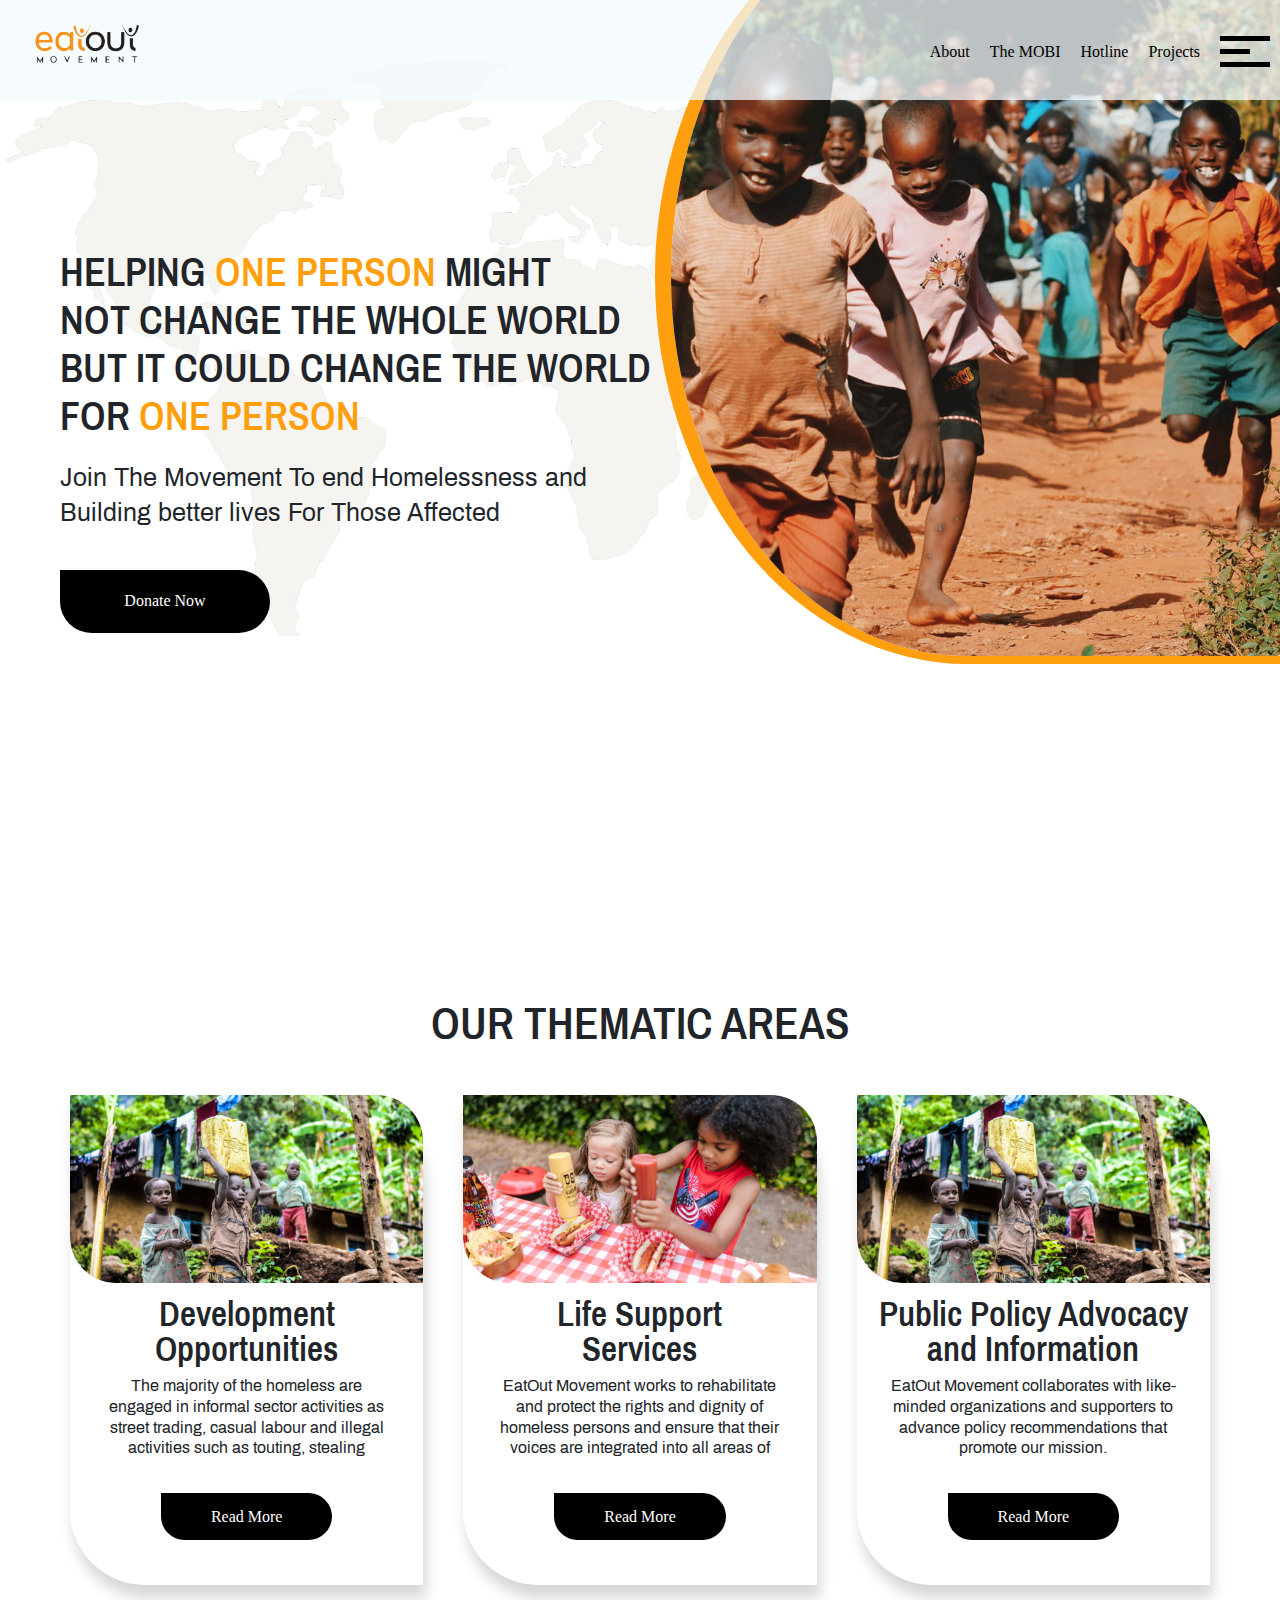
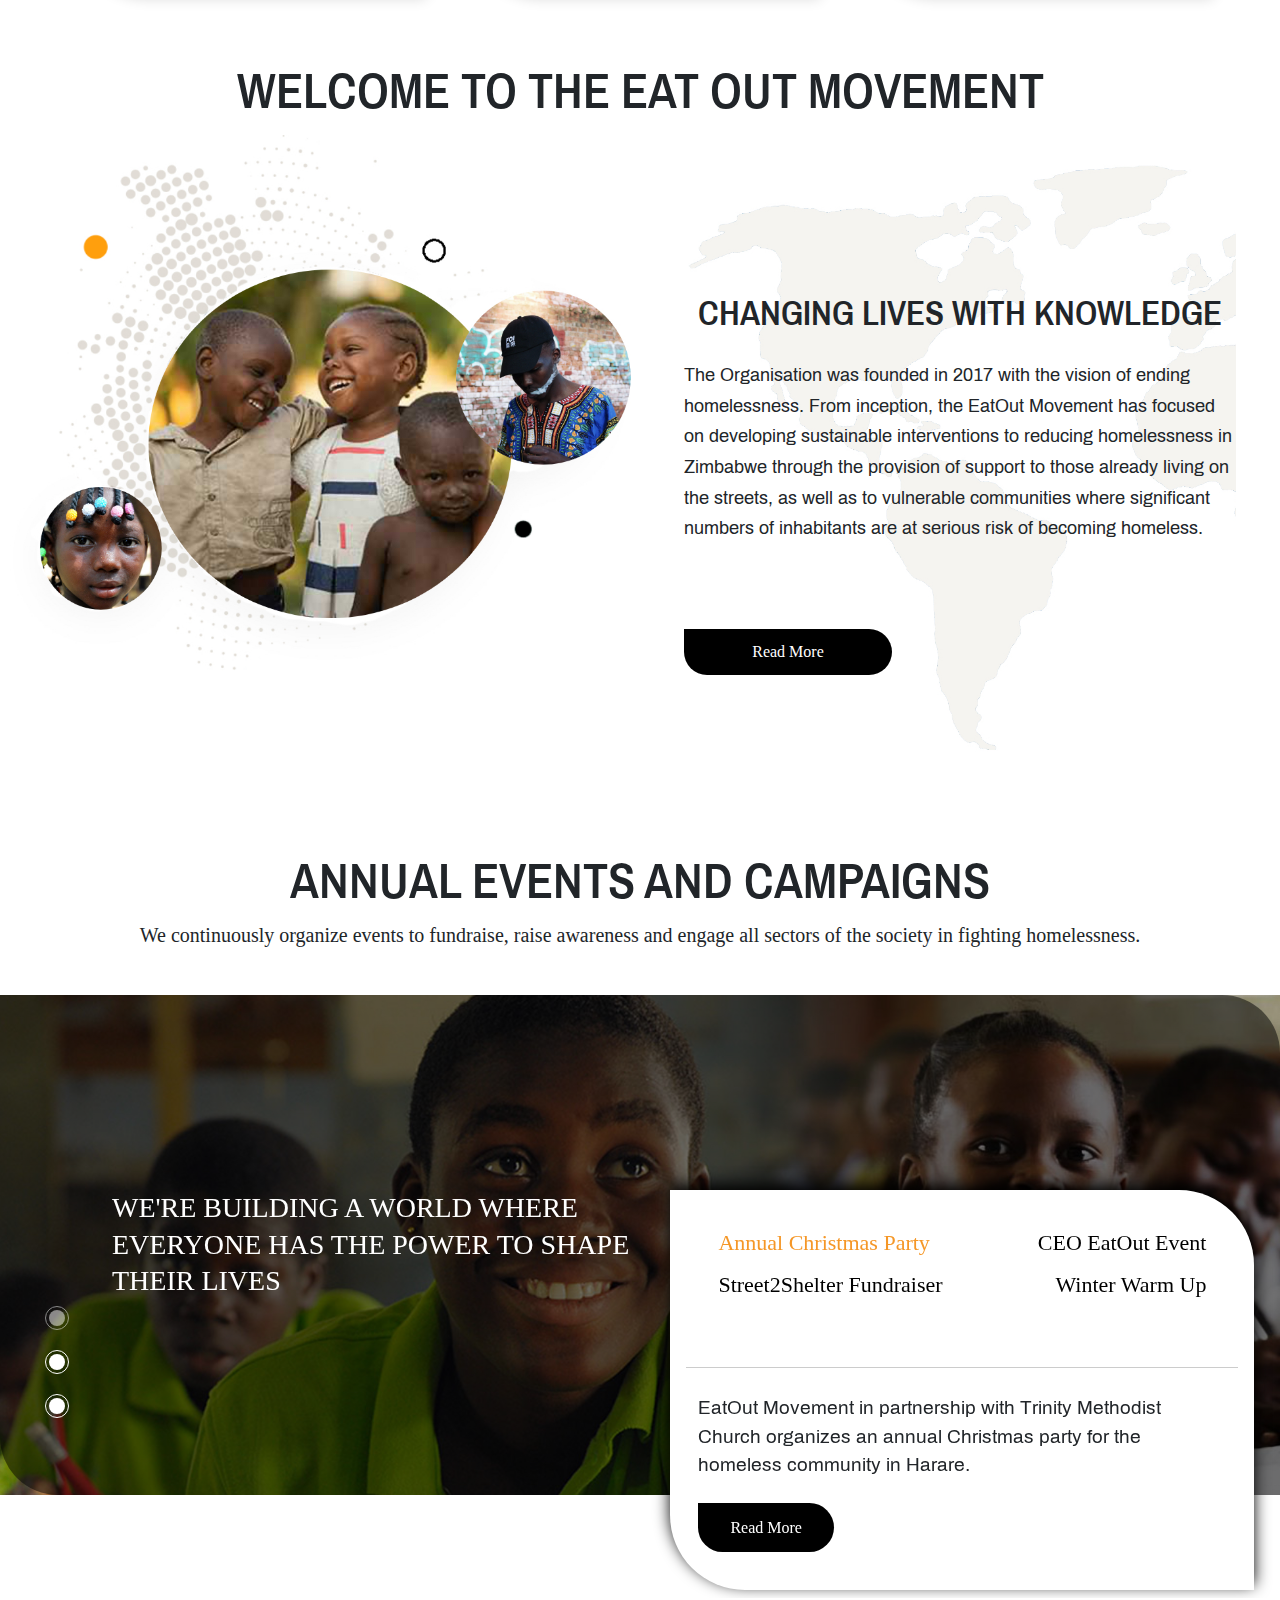
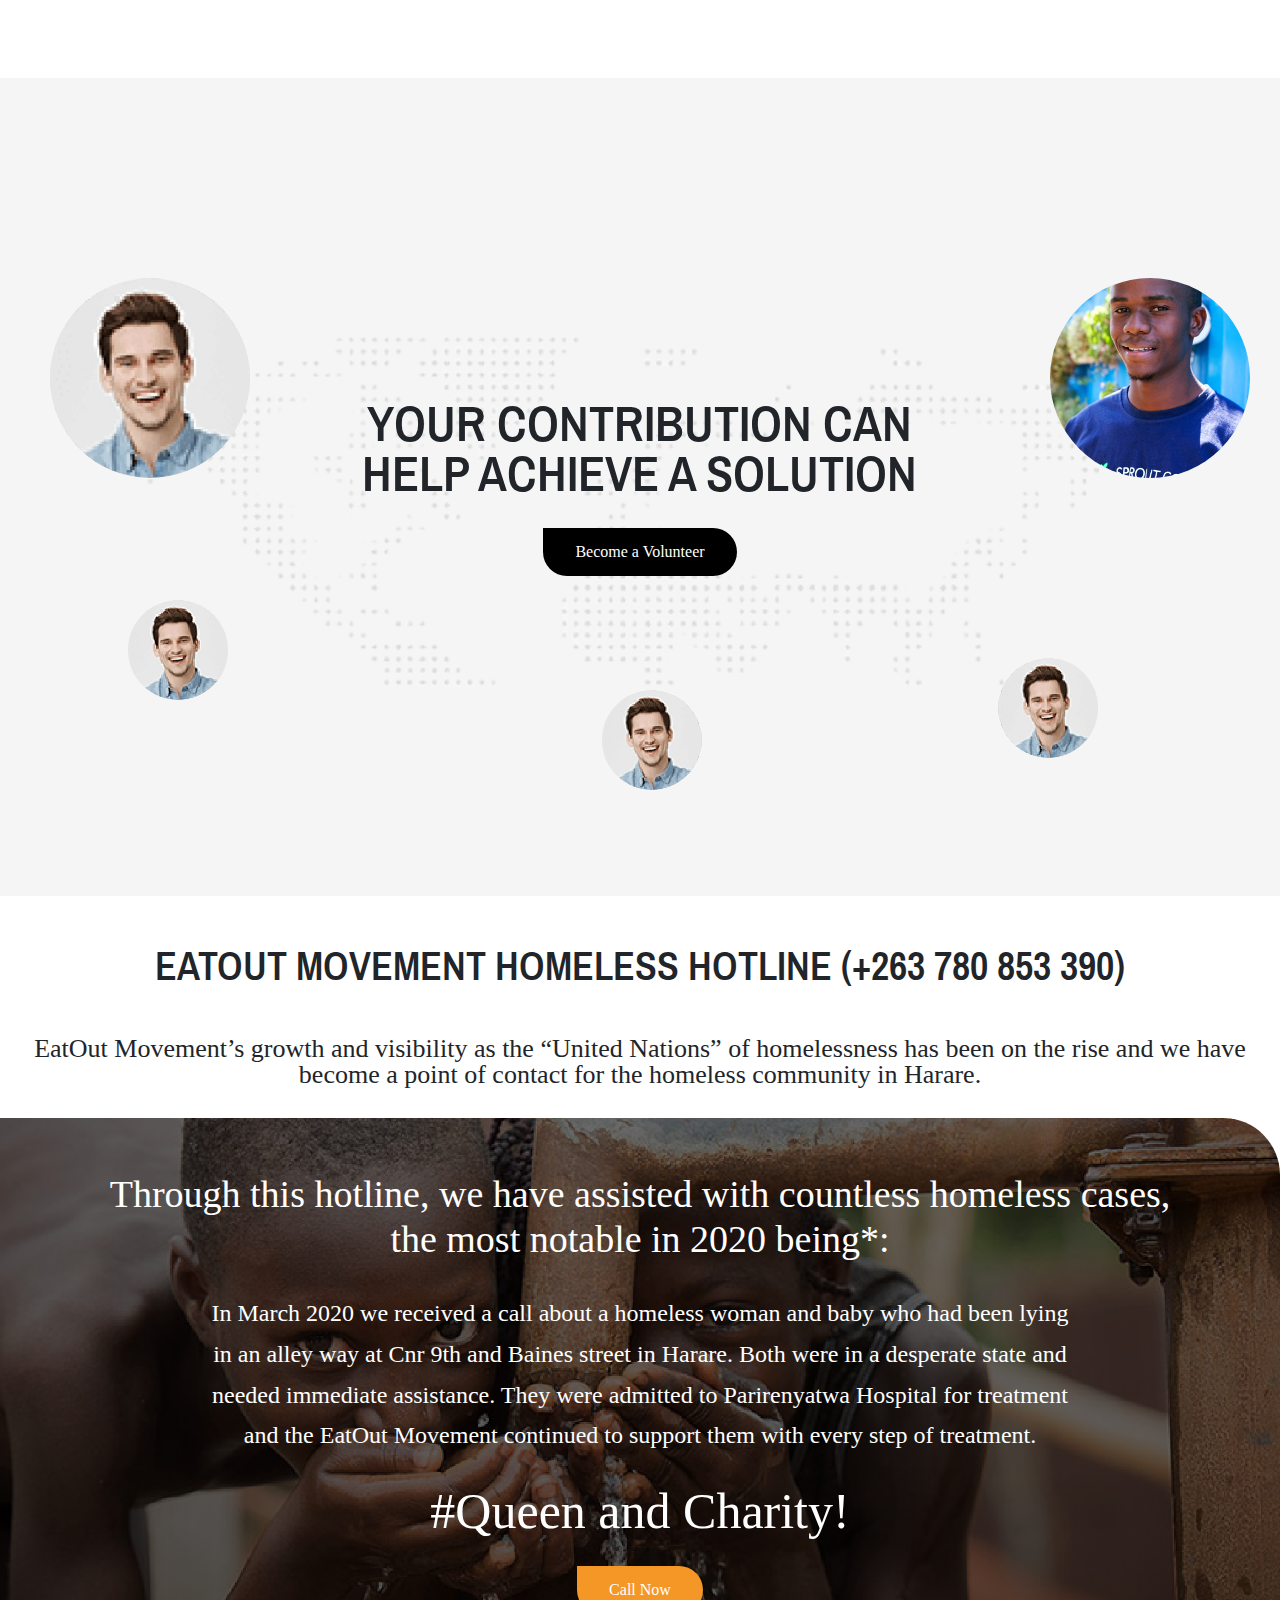
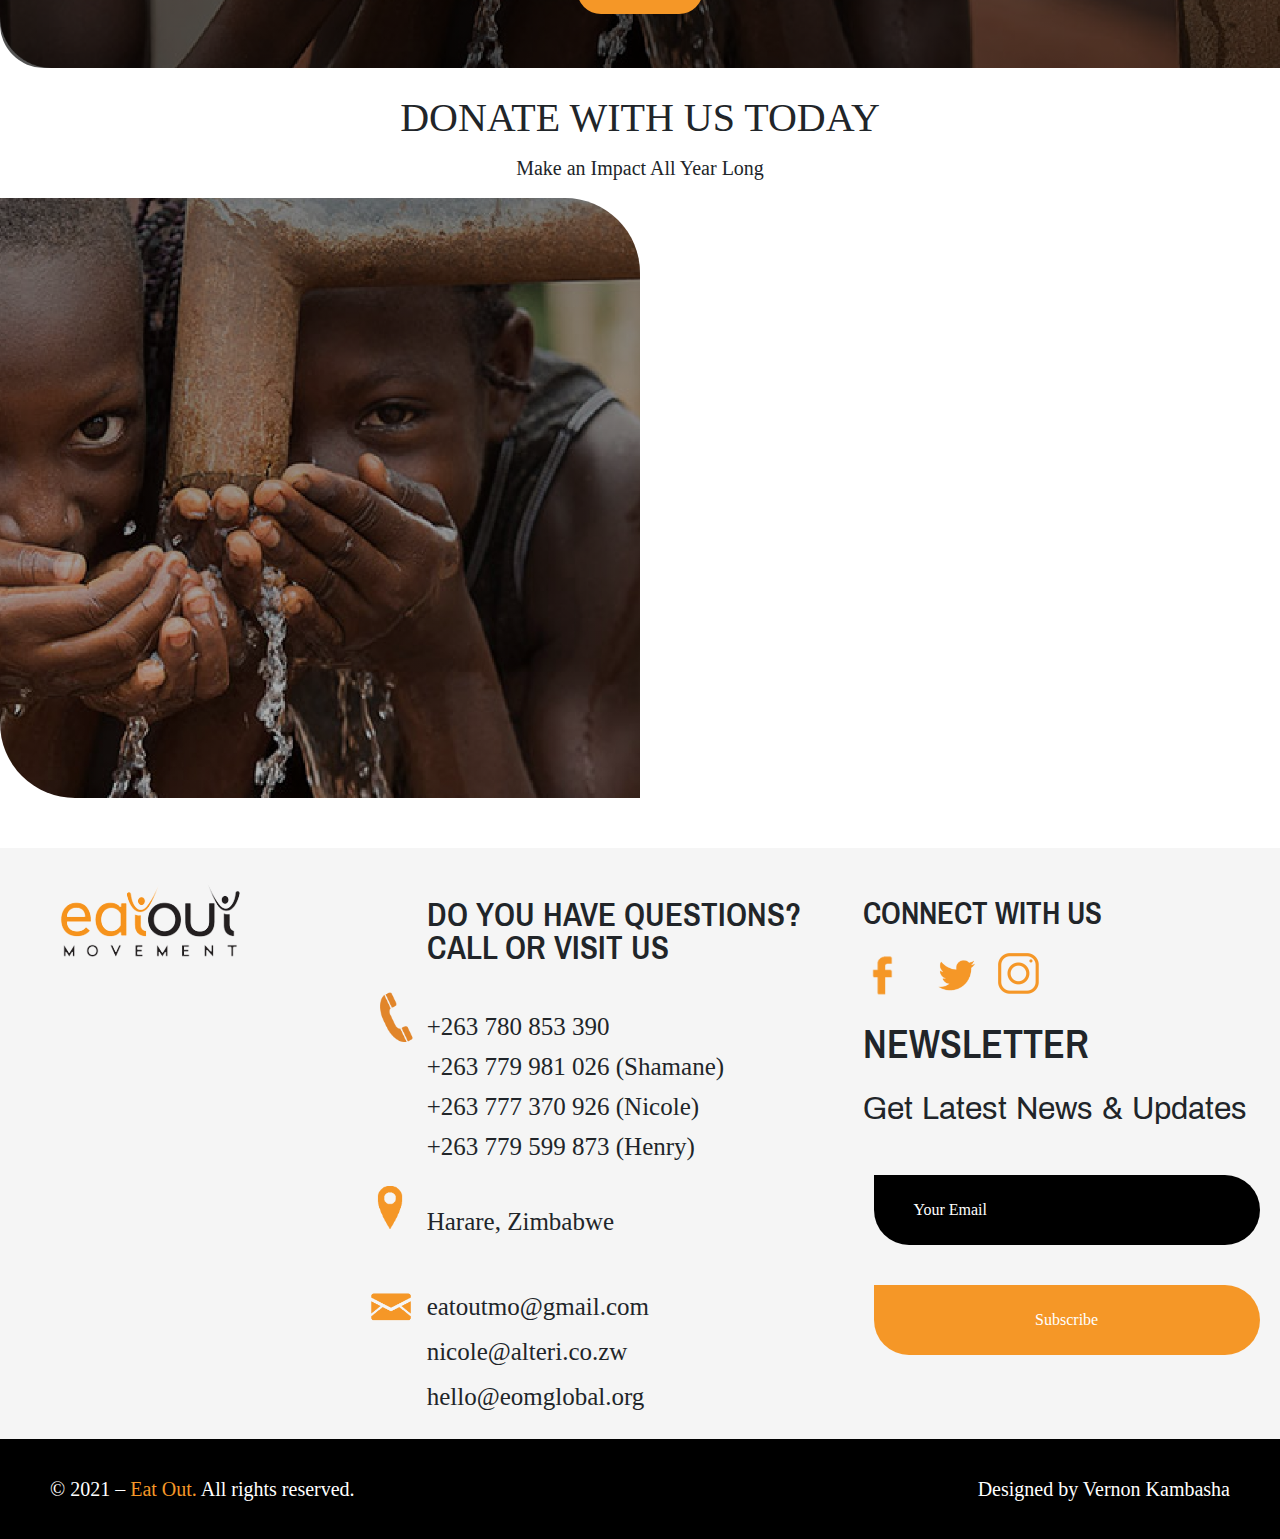
==== index.html @ 818d8149 "commi" ====
<!DOCTYPE html>
<html lang="en">
<head>
    <meta charset="UTF-8">
    <meta http-equiv="X-UA-Compatible" content="IE=edge">
    <meta name="viewport" content="width=device-width, initial-scale=1.0">
    <link rel="stylesheet" href="./slick/slick.css">
    <link rel="stylesheet" href="./slick/slick-theme.css">
    <link rel="stylesheet" href="./css/bootstrap.min.css">
    <link rel="stylesheet" href="https://cdnjs.cloudflare.com/ajax/libs/font-awesome/5.8.2/css/all.css">
    <link rel="stylesheet" href="./css/style.css">
    <title>Eatout</title>
</head>
<body>

<header class="nav" >

    <a href="" class="logo"> <img src="./img/EAT_OUT_LOGO-.png" alt="" srcset=""></a> 

    <div class="nav-inner">

        <ul class="links">
            <li><a href="">About</a></li>
            <li><a href="">The MOBI</a></li>
            <li><a href="">Hotline</a></li>
            <li><a href="">Projects</a></li>
            
        </ul>
    
        <div class="hamburger" id="hamburger-6">
            <span class="line"></span>
            <span class="line2"></span>
            <span class="line"></span>
          </div>

    </div>
   


</header>



<section class="banner">

    <div class="banner-text">

        <h1> 
            HELPING <i>ONE PERSON</i> MIGHT  <br>
            NOT CHANGE THE WHOLE WORLD <br> 
            BUT IT COULD CHANGE THE WORLD 
            FOR <i>ONE PERSON</i> </h1>

            <p>Join The Movement To end Homelessness and 
                Building better lives For Those Affected</p>
                
                <a href="">Donate Now</a>
    </div>

    <div class="banner-img">
        <img src="./img/h4-slider01.jpg" alt="">
    </div>

</section>

<section class="areas">
    <h2>OUR THEMATIC AREAS</h2>
    <div class="areas-inner">
        
        <div class="col-md-4">
            <div class="area-card">
            <img src="./img/pexels-dazzle-jam-1125850.png" class="img-fluid" alt="">
            <div class="area-body">

                <h3>Development 
                    Opportunities </h3>
                    <p>The majority of the homeless are engaged 
                        in informal sector activities as street 
                        trading, casual labour and illegal 
                        activities such as touting, stealing </p>
    
                        <a href="">Read More</a>

            </div>
            

        </div>
        </div>
        <div class="col-md-4">
            <div class="area-card">
            <img src="./img/pexels-rodnae-productions-8523491.jpg" class="img-fluid" alt="">
            <div class="area-body">

                <h3 class="life">Life Support 
                    Services  </h3>
                    <p>EatOut Movement works to rehabilitate and 
                        protect the rights and dignity of homeless 
                        persons and ensure that their voices 
                        are integrated into all areas of  </p>
    
                        <a href="">Read More</a>

            </div>
            

        </div>
        </div>
        <div class="col-md-4">
            <div class="area-card">
            <img src="./img/pexels-dazzle-jam-1125850.png" class="img-fluid" alt="">
            <div class="area-body">

                <h3>Public Policy Advocacy 
                    and Information </h3>
                    <p>EatOut Movement collaborates with like-minded 
                        organizations and supporters to advance 	
                        policy recommendations that promote 
                        our mission.  </p>
    
                        <a href="">Read More</a>

            </div>
            

        </div>
        </div>
        
        
    </div>
</section>

<!-- the movement -->

<section class="movement">
    <h2>WELCOME TO THE EAT OUT MOVEMENT</h2>
    <div class="move-inner">

        <div class="col-md-6">
            <div class="move-img">
                <img src="./img/music.jpg" class="img-fluid" alt="" srcset="">
            </div>

        </div>
        <div class="col-md-6">
            <div class="move-text">
            <h3>CHANGING LIVES WITH KNOWLEDGE</h3>
            <p>The Organisation was founded in 2017 with the vision of ending 
                homelessness. From inception, the EatOut Movement has focused 
                on developing sustainable interventions to reducing homelessness 
                in Zimbabwe through the provision of support to those already living 
                on the streets, as well as to vulnerable communities where significant 
                numbers of inhabitants are at serious risk of becoming homeless.  </p>
                <a href="">Read More</a>
        </div>
        </div>
        

    </div>

</section>



<section class="annual">
    <h2>ANNUAL EVENTS AND CAMPAIGNS</h2>
    <p>We continuously organize events to fundraise, raise
        awareness and engage all sectors of the society
        in fighting homelessness. </p>

        <section class="regular slider">
            <div class="campain">
                <div class="events">
                    <div class="tab r1-tab">
                        <!-- <img src="./img/h2-banner01.jpg" alt=""/> -->
                        <div class="overlay">
                            <span class="main-text">WE'RE BUILDING A WORLD WHERE EVERYONE HAS THE POWER TO SHAPE THEIR LIVES</span></div>
                        <div class="case">
                            <div class="tp">
                               <div class="b1">
                                    <a class="tablinks active" onclick="openCity(event, 'Tokyo')">Annual Christmas Party</a>
                                   <a class="tablinks" onclick="openCity(event, 'Harare')">CEO EatOut Event </a> 
                                </div>

                                <div class="b1">

                                 <a class="tablinks" onclick="openCity(event, 'London')">Street2Shelter Fundraiser <a>
                                 <a class="tablinks" onclick="openCity(event, 'Paris')">Winter Warm Up</a>   
                               
                                </div>
                                
                                 
                                
                                
                                   
                                
                                    
                               
                                
                                    
                            </div>
                            <div class="btm" >
  
                                <div id="London" class="tabcontent">
                                 
                                    <p>EatOut Movement in partnership with Trinity Methodist 
                                        Church organizes an annual Christmas party for the homeless 
                                        community in Harare. </p>

                                        <a href="">Read More</a>

                                  </div>
                                  
                                  <div id="Paris" class="tabcontent">
                                    <p>EatOut Movement in partnership with Trinity Methodist 
                                        Church organizes an annual Christmas party for the homeless 
                                        community in Harare. </p>

                                        <a href="">Read More</a>
                                  </div>
                                  
                                  <div id="Tokyo" class="tabcontent">
                                    <p>EatOut Movement in partnership with Trinity Methodist 
                                        Church organizes an annual Christmas party for the homeless 
                                        community in Harare. </p>

                                        <a href="">Read More</a>
                                  </div>
                                  <div id="Harare" class="tabcontent">
                                    <p>EatOut Movement in partnership with Trinity Methodist 
                                        Church organizes an annual Christmas party for the homeless 
                                        community in Harare. </p>

                                        <a href="">Read More</a>
                                  </div>
                            </div>
                        </div>
                    </div>
                    </div>
            </div>
            <div class="campain">
                <div class="events">
                    <div class="tab r1-tab">
                        <!-- <img src="./img/h2-banner01.jpg" alt=""/> -->
                        <div class="overlay">
                            <span class="main-text">WE'RE BUILDING A WORLD WHERE EVERYONE HAS THE POWER TO SHAPE THEIR LIVES</span></div>
                        <div class="case">
                            <div class="tp">
                               <div class="b1">
                                    <a class="tablinks active" onclick="openCity(event, 'Tokyo')">Annual Christmas Party</a>
                                   <a class="tablinks" onclick="openCity(event, 'Harare')">CEO EatOut Event </a> 
                                </div>

                                <div class="b1">

                                 <a class="tablinks" onclick="openCity(event, 'London')">Street2Shelter Fundraiser <a>
                                 <a class="tablinks" onclick="openCity(event, 'Paris')">Winter Warm Up</a>   
                               
                                </div>
                                
                                 
                                
                                
                                   
                                
                                    
                               
                                
                                    
                            </div>
                            <div class="btm" >
  
                                <div id="London" class="tabcontent">
                                 
                                    <p>EatOut Movement in partnership with Trinity Methodist 
                                        Church organizes an annual Christmas party for the homeless 
                                        community in Harare. </p>

                                        <a href="">Read More</a>

                                  </div>
                                  
                                  <div id="Paris" class="tabcontent">
                                    <p>EatOut Movement in partnership with Trinity Methodist 
                                        Church organizes an annual Christmas party for the homeless 
                                        community in Harare. </p>

                                        <a href="">Read More</a>
                                  </div>
                                  
                                  <div id="Tokyo" class="tabcontent">
                                    <p>EatOut Movement in partnership with Trinity Methodist 
                                        Church organizes an annual Christmas party for the homeless 
                                        community in Harare. </p>

                                        <a href="">Read More</a>
                                  </div>
                                  <div id="Harare" class="tabcontent">
                                    <p>EatOut Movement in partnership with Trinity Methodist 
                                        Church organizes an annual Christmas party for the homeless 
                                        community in Harare. </p>

                                        <a href="">Read More</a>
                                  </div>
                            </div>
                        </div>
                    </div>
                    </div>
            </div>
            <div class="campain">
                <div class="events">
                    <div class="tab r1-tab">
                        <!-- <img src="./img/h2-banner01.jpg" alt=""/> -->
                        <div class="overlay">
                            <span class="main-text">WE'RE BUILDING A WORLD WHERE EVERYONE HAS THE POWER TO SHAPE THEIR LIVES</span></div>
                        <div class="case">
                            <div class="tp">
                               <div class="b1">
                                    <a class="tablinks active" onclick="openCity(event, 'Tokyo')">Annual Christmas Party</a>
                                   <a class="tablinks" onclick="openCity(event, 'Harare')">CEO EatOut Event </a> 
                                </div>

                                <div class="b1">

                                 <a class="tablinks" onclick="openCity(event, 'London')">Street2Shelter Fundraiser <a>
                                 <a class="tablinks" onclick="openCity(event, 'Paris')">Winter Warm Up</a>   
                               
                                </div>
                                
                                 
                                
                                
                                   
                                
                                    
                               
                                
                                    
                            </div>
                            <div class="btm" >
  
                                <div id="London" class="tabcontent">
                                 
                                    <p>EatOut Movement in partnership with Trinity Methodist 
                                        Church organizes an annual Christmas party for the homeless 
                                        community in Harare. </p>

                                        <a href="">Read More</a>

                                  </div>
                                  
                                  <div id="Paris" class="tabcontent">
                                    <p>EatOut Movement in partnership with Trinity Methodist 
                                        Church organizes an annual Christmas party for the homeless 
                                        community in Harare. </p>

                                        <a href="">Read More</a>
                                  </div>
                                  
                                  <div id="Tokyo" class="tabcontent">
                                    <p>EatOut Movement in partnership with Trinity Methodist 
                                        Church organizes an annual Christmas party for the homeless 
                                        community in Harare. </p>

                                        <a href="">Read More</a>
                                  </div>
                                  <div id="Harare" class="tabcontent">
                                    <p>EatOut Movement in partnership with Trinity Methodist 
                                        Church organizes an annual Christmas party for the homeless 
                                        community in Harare. </p>

                                        <a href="">Read More</a>
                                  </div>
                            </div>
                        </div>
                    </div>
                    </div>
            </div>
              
               
          </section>
       
</section>


<!-- become a volunter -->

<section class="volu">
   
        <img class="ball" src="./img/donner1.jpg" alt="" />
        <img class="ball2" src="./img/74390215_3035666913173967_5118377973354856448_n.jpg" alt="" />
        <img class="ball3" src="./img/donner1.jpg" alt="" />
        <img class="ball4" src="./img/donner1.jpg" alt="" />
        <img class="ball5" src="./img/donner1.jpg" alt="" />
        
       
        
        

    <div class="center-map">
        <h2>YOUR CONTRIBUTION CAN HELP
            ACHIEVE A SOLUTION</h2>
            <a href="">Become a Volunteer</a>
    </div>
</section>


<!-- contact -->

<section class="contact">
    <h2>EATOUT MOVEMENT HOMELESS HOTLINE (+263 780 853 390)</h2>
    <p>EatOut Movement’s growth and visibility as the “United Nations” of homelessness has been on the rise and we have 
        become a point of contact for the homeless community in Harare.</p>
        <div class="contact-inner">
            <h3>Through this hotline, we have assisted with countless homeless cases, 
                the most notable in 2020 being*:</h3>
                <p>  In March 2020 we received a call about a homeless woman and baby who had been lying 
                    in an alley way at Cnr 9th and Baines street in Harare. Both were in a desperate state and 
                    needed immediate assistance.  They were admitted to Parirenyatwa Hospital for treatment 
                    and the EatOut Movement continued to support them with every step of treatment. </p>
                    <h1>#Queen and Charity!</h1>
                    <a href="">Call Now</a>
        </div>
</section>

<!-- donate -->


<section class="donate">


    <h2>DONATE WITH US TODAY</h2>
    <h3>Make an Impact All Year Long</h3>

    <div class="donate-inner">

        <div class="col-md-6">
            <div class="d-image">

            </div>
        </div>

        <div class="col-md-6">
            <div class="d-info">

            </div>
        </div>





    </div>



</section>










<footer >


    <div class="footer-inner ">

        <div class="col-md-4">
            <div class="footer-logo">
                <a href=""><img src="./img/EAT_OUT_LOGO-.png" alt=""  srcset=""></a>
                
            </div>

        </div>

        <div class="col-md-4">
            <div class="contact-detail">
                <h3>DO YOU HAVE QUESTIONS?
                    CALL OR VISIT US</h3>

                    <ul class="numbers">
                            
                            <li><i class="fone"><img src="./img/7148044e3957a76141c74d0f4cb7b3db-1.png" class="img-fluid" alt=""></i>+263 780 853 390</li>
                            <li>+263 779 981 026 (Shamane)</li>
                            <li>+263 777 370 926 (Nicole)</li>
                            <li>+263 779 599 873 (Henry)</li>
                        
                    </ul>

                   <span class="location"> <i><img src="./img/LOCATION ICON22 -= ORANGE.png" alt=""></i> Harare, Zimbabwe</span>

                   <p>
                       <i class="mail"><img src="./img/unnamed (6) - Orange.png" alt=""></i>
                   <span>eatoutmo@gmail.com</span> 
                    <span>nicole@alteri.co.zw</span>
                    <span>hello@eomglobal.org </span>
                   </p>


            </div>

        </div>


        <div class="col-md-4">
            <div class="connect">
                <h3>CONNECT WITH US</h3>
                <div class="social">
                <a href=""><img src="./img/SMA-Facebook - ORANGE.png" alt="" srcset=""></a>
                <a href=""><img src="./img/twitter - ORANGE.png" alt=""></a>
                <a href=""><img src="./img/instagram-logo-png-transparent-background-1-ORANGE.png" alt=""></a>
                </div>
                <div class="news">
                    <h2>NEWSLETTER</h2>
                    <h3>Get Latest News & Updates</h3>
                    <div class="form">
                        <input type="text" name="" placeholder="Your Email" id="">
                        <button type="submit">Subscribe</button>
                    </div>
                </div>
                
            </div>
        </div>




    </div>

    <div class="copy">
        <span>© 2021 – <i>Eat Out.</i>  All rights reserved.</span>
        <span>Designed by Vernon Kambasha</span>
    </div>






</footer>











<script src="./js/jQuery v2.2.0.js"></script>
<script src="./slick/slick.js"></script>
<script src="./js/main.js"></script>

    
</body>
</html>
---- css/style.css ----
html, body, div, span, applet, object, iframe,
h1, h2, h3, h4, h5, h6, p, blockquote, pre,
a, abbr, acronym, address, big, cite, code,
del, dfn, em, img, ins, kbd, q, s, samp,
small, strike, strong, sub, sup, tt, var,
b, u, i, center,
dl, dt, dd, ol, ul, li,
fieldset, form, label, legend,
table, caption, tbody, tfoot, thead, tr, th, td,
article, aside, canvas, details, embed,
figure, figcaption, footer, header, hgroup,
menu, nav, output, ruby, section, summary,
time, mark, audio, video {
  margin: 0;
  padding: 0;
  border: 0;
  font-size: 100%;
  font: inherit;
  vertical-align: baseline;
}

/* HTML5 display-role reset for older browsers */
article, aside, details, figcaption, figure,
footer, header, hgroup, menu, nav, section {
  display: block;
}

body, html {
  line-height: 1;
  overflow-x: hidden;
  font-family: 'mon-r';
  scroll-behavior: smooth;
}

ol, ul {
  list-style: none;
}

blockquote, q {
  quotes: none;
}

blockquote:before, blockquote:after,
q:before, q:after {
  content: '';
  content: none;
}

table {
  border-collapse: collapse;
  border-spacing: 0;
}

.nav .nav-inner .hamburger {
  margin: 0  10px;
}

.nav .nav-inner .hamburger :nth-child(2) {
  height: 5px;
  width: 30px;
  background-color: #000;
  display: block;
  margin: 8px auto;
  -webkit-transition: all 0.3s ease-in-out;
  transition: all 0.3s ease-in-out;
  position: relative;
  right: 10px;
}

.nav .nav-inner .hamburger .line {
  width: 50px;
  height: 5px;
  background-color: #000;
  display: block;
  margin: 8px auto;
  -webkit-transition: all 0.3s ease-in-out;
  transition: all 0.3s ease-in-out;
}

.nav .nav-inner .hamburger:hover {
  cursor: pointer;
}

.nav .nav-inner #hamburger-6.is-active {
  -webkit-transition: all 0.3s ease-in-out;
  transition: all 0.3s ease-in-out;
  -webkit-transition-delay: 0.6s;
  transition-delay: 0.6s;
  -webkit-transform: rotate(45deg);
  transform: rotate(45deg);
}

.nav .nav-inner #hamburger-6.is-active .line:nth-child(2) {
  width: 0px;
}

.nav .nav-inner #hamburger-6.is-active .line:nth-child(1),
.nav .nav-inner #hamburger-6.is-active .line:nth-child(3) {
  -webkit-transition-delay: 0.3s;
  transition-delay: 0.3s;
}

.nav .nav-inner #hamburger-6.is-active .line:nth-child(1) {
  -webkit-transform: translateY(13px);
  transform: translateY(13px);
}

.nav .nav-inner #hamburger-6.is-active .line:nth-child(3) {
  -webkit-transform: translateY(-13px) rotate(90deg);
  transform: translateY(-13px) rotate(90deg);
}

.slider {
  width: 100%;
}

.slick-slide {
  width: 100%;
}

.slick-slide img {
  width: 100%;
}

.slick-prev:before,
.slick-next:before {
  color: black;
}

.slick-slide {
  -webkit-transition: all ease-in-out .3s;
  transition: all ease-in-out .3s;
  opacity: .2;
}

.slick-active {
  opacity: .5;
}

.slick-current {
  opacity: 1;
}

@font-face {
  font-family: 'achivo-semi-bold';
  src: url(../fonts/Archivo_Narrow/ArchivoNarrow-SemiBold.ttf);
}

@font-face {
  font-family: 'achivo-regular';
  src: url(../fonts/archivo/Archivo-Regular.ttf);
  color: #000;
}

.nav {
  display: -webkit-box;
  display: -ms-flexbox;
  display: flex;
  -webkit-box-pack: justify;
      -ms-flex-pack: justify;
          justify-content: space-between;
  -webkit-box-align: center;
      -ms-flex-align: center;
          align-items: center;
  width: 100%;
  background-color: #f3fafec0;
  position: absolute;
  height: 100px;
  z-index: 1;
}

.nav .nav-inner {
  display: -webkit-box;
  display: -ms-flexbox;
  display: flex;
  -webkit-box-pack: justify;
      -ms-flex-pack: justify;
          justify-content: space-between;
  z-index: 1;
}

.nav .nav-inner .links {
  display: -webkit-box;
  display: -ms-flexbox;
  display: flex;
  list-style-type: none;
  -webkit-box-align: center;
      -ms-flex-align: center;
          align-items: center;
}

.nav .nav-inner .links a {
  text-decoration: none;
  margin: auto 10px;
  color: black;
}

.nav .logo img {
  height: 100px;
  width: auto;
}

.banner {
  background-image: url(../img/banner-back.jpg);
  background-repeat: no-repeat;
  background-size: contain;
  height: 100vh;
  width: 100%;
  display: -webkit-box;
  display: -ms-flexbox;
  display: flex;
  -webkit-box-pack: justify;
      -ms-flex-pack: justify;
          justify-content: space-between;
}

.banner .banner-text {
  display: -webkit-box;
  display: -ms-flexbox;
  display: flex;
  -webkit-box-orient: vertical;
  -webkit-box-direction: normal;
      -ms-flex-direction: column;
          flex-direction: column;
  -webkit-box-pack: center;
      -ms-flex-pack: center;
          justify-content: center;
  padding-left: 60px;
  width: 100%;
}

.banner .banner-text h1 {
  font-size: 40px;
  font-family: 'achivo-semi-bold';
  line-height: 1.2;
}

.banner .banner-text h1 i {
  color: #FF9F0D;
}

.banner .banner-text p {
  font-size: 25px;
  font-family: 'achivo-regular';
  line-height: 1.4;
  margin: 20px 0;
}

.banner .banner-text a {
  color: white;
  background: black;
  height: 63px;
  width: 210px;
  margin: 20px 0;
  border-radius: 0 60px 60px 60px;
  text-decoration: none;
  display: -webkit-box;
  display: -ms-flexbox;
  display: flex;
  -webkit-box-align: center;
      -ms-flex-align: center;
          align-items: center;
  -webkit-box-pack: center;
      -ms-flex-pack: center;
          justify-content: center;
}

.banner .banner-img {
  height: 100vh;
  width: 100%;
}

.banner .banner-img img {
  -o-object-fit: cover;
     object-fit: cover;
  border-radius: 50% 0% 0% 50%;
  height: 774px;
  width: 100%;
  top: -110px;
  position: relative;
  border-left: 16px solid #FF9F0D;
  border-bottom: 8px solid #FF9F0D;
  border-radius: 50% 0% 0% 50%;
}

.areas {
  width: 100%;
  display: -webkit-box;
  display: -ms-flexbox;
  display: flex;
  -webkit-box-orient: vertical;
  -webkit-box-direction: normal;
      -ms-flex-direction: column;
          flex-direction: column;
  -webkit-box-pack: center;
      -ms-flex-pack: center;
          justify-content: center;
  padding: 50px;
}

.areas h2 {
  font-size: 45px;
  font-family: 'achivo-semi-bold';
  margin: 50px auto;
}

.areas .areas-inner {
  display: -webkit-box;
  display: -ms-flexbox;
  display: flex;
  -ms-flex-wrap: wrap;
      flex-wrap: wrap;
  -webkit-box-pack: space-evenly;
      -ms-flex-pack: space-evenly;
          justify-content: space-evenly;
}

.areas .areas-inner .area-card {
  background-color: #ffff;
  -webkit-box-shadow: 3px 13px 14px 0px rgba(0, 0, 0, 0.16);
          box-shadow: 3px 13px 14px 0px rgba(0, 0, 0, 0.16);
  border-radius: 0 75px 0 75px;
  margin: 0  20px;
  text-align: center;
  height: 490px;
}

.areas .areas-inner .area-card .life {
  width: 50%;
}

.areas .areas-inner .area-card .area-body h3 {
  font-size: 35px;
  font-family: 'achivo-semi-bold';
  margin: 10px auto;
}

.areas .areas-inner .area-card .area-body p {
  line-height: 1.3;
  font-size: 16px;
  font-family: 'achivo-regular';
  text-align: center;
  padding: 0 30px;
  padding-bottom: 50px;
}

.areas .areas-inner .area-card .area-body a {
  margin: 10px auto;
  padding: 15px 50px;
  text-align: center;
  color: white;
  background: black;
  border-radius: 0 60px 60px 60px;
  text-decoration: none;
}

.movement {
  margin: 30px auto;
}

.movement h2 {
  text-align: center;
  font-size: 50px;
  font-family: 'achivo-semi-bold';
  margin: 20px auto;
}

.movement .move-inner {
  display: -webkit-box;
  display: -ms-flexbox;
  display: flex;
  -ms-flex-wrap: wrap;
      flex-wrap: wrap;
}

.movement .move-inner .move-text {
  background-image: url(../img/map.jpg);
  background-size: cover;
  background-repeat: no-repeat;
  height: 70vh;
  display: -webkit-box;
  display: -ms-flexbox;
  display: flex;
  -webkit-box-orient: vertical;
  -webkit-box-direction: normal;
      -ms-flex-direction: column;
          flex-direction: column;
  -webkit-box-pack: center;
      -ms-flex-pack: center;
          justify-content: center;
  margin: 20px 44px;
}

.movement .move-inner .move-text h3 {
  font-size: 35px;
  font-family: 'achivo-semi-bold';
  margin: 30px auto;
}

.movement .move-inner .move-text p {
  font-size: 18px;
  line-height: 1.7;
  font-family: 'achivo-regular';
  margin-bottom: 85px;
}

.movement .move-inner .move-text a {
  width: 208px;
  padding: 15px 50px;
  text-align: center;
  color: white;
  background: black;
  border-radius: 0 60px 60px 60px;
  text-decoration: none;
}

.annual {
  display: -webkit-box;
  display: -ms-flexbox;
  display: flex;
  -webkit-box-orient: vertical;
  -webkit-box-direction: normal;
      -ms-flex-direction: column;
          flex-direction: column;
  -ms-flex-wrap: wrap;
      flex-wrap: wrap;
  margin: 50px auto;
}

.annual h2 {
  text-align: center;
  font-size: 50px;
  font-family: 'achivo-semi-bold';
}

.annual p {
  text-align: center;
  font-family: 'Archivo-Regular';
  font-size: 20px;
  margin: 20px auto;
}

.annual .slider1 {
  background-image: url(../img/h2-banner01.jpg);
  height: 70vh;
  width: 100%;
  background-repeat: no-repeat;
  background-size: cover;
}

.annual .slick-dotted.slick-slider {
  margin-bottom: 30px;
}

.annual .slick-dots {
  position: absolute;
  bottom: 170px;
  left: 40px;
  list-style: none;
  display: -webkit-box;
  display: -ms-flexbox;
  display: flex;
  -webkit-box-orient: vertical;
  -webkit-box-direction: normal;
      -ms-flex-direction: column;
          flex-direction: column;
  text-align: center;
  padding: 0;
  margin: 0;
  width: 100%;
}

.annual .slick-dots li {
  position: relative;
  display: inline-block;
  height: 24px;
  width: 24px;
  margin: 10px 5px;
  padding: 0;
  cursor: pointer;
  border-radius: 100%;
  border: 1px solid white;
}

.annual .slick-dots li button {
  border: 0;
  background: transparent;
  display: block;
  height: 20px;
  width: 20px;
  outline: none;
  line-height: 0px;
  font-size: 0px;
  color: transparent;
  padding: 5px;
  cursor: pointer;
}

.annual .slick-dots li button:hover, .annual .slick-dots li button:focus {
  outline: none;
}

.annual .slick-dots li button:before {
  position: absolute;
  top: 0;
  left: 0;
  display: none;
  width: 20px;
  height: 20px;
  font-family: "slick";
  font-size: 6px;
  line-height: 20px;
  text-align: center;
}

.annual .slick-dots li button {
  border: 0;
  background: white;
  display: block;
  height: 16px;
  width: 16px;
  outline: none;
  line-height: 0px;
  font-size: 0px;
  cursor: pointer;
  border-radius: 100%;
  position: absolute;
  top: 3px;
  left: 3px;
}

.annual .campain {
  margin-bottom: 100px;
  margin-top: 30px;
}

.annual .events {
  position: relative;
}

.annual .events .r1-tab {
  height: 500px;
  background-image: url(../img/h2-banner01.jpg);
  background-size: cover;
  background-repeat: no-repeat;
  width: 100%;
  background-position: center;
}

.annual .events .overlay {
  position: absolute;
  border-radius: 0 58px 0 58px;
  top: 0;
  left: 0;
  width: 100%;
  height: 100%;
  background-color: rgba(0, 0, 0, 0.5);
  display: -webkit-box;
  display: -ms-flexbox;
  display: flex;
  -webkit-box-align: center;
      -ms-flex-align: center;
          align-items: center;
}

.annual .events .overlay .main-text {
  color: white;
  font-size: 28px;
  font-family: 'Archivo_Narrow';
  line-height: 1.3;
  width: 45%;
  margin-left: 7rem;
}

.annual .events .case {
  padding: 1rem;
  width: 584px;
  height: 400px;
  background-color: white;
  position: absolute;
  bottom: -19%;
  right: 2%;
  border-radius: 0 75px 0 75px;
  display: -webkit-box;
  display: -ms-flexbox;
  display: flex;
  -webkit-box-orient: vertical;
  -webkit-box-direction: normal;
      -ms-flex-direction: column;
          flex-direction: column;
  -webkit-box-shadow: 0px -5px 16px 0px black;
          box-shadow: 0px -5px 16px 0px black;
}

.annual .events .tp {
  display: -webkit-box;
  display: -ms-flexbox;
  display: flex;
  -webkit-box-pack: justify;
      -ms-flex-pack: justify;
          justify-content: space-between;
  -webkit-box-orient: vertical;
  -webkit-box-direction: normal;
      -ms-flex-direction: column;
          flex-direction: column;
  padding: 1rem;
}

.annual .events .tp .b1 {
  display: -webkit-box;
  display: -ms-flexbox;
  display: flex;
  -webkit-box-pack: justify;
      -ms-flex-pack: justify;
          justify-content: space-between;
}

.annual .events .tp .b1 a {
  background-color: inherit;
  cursor: pointer;
  margin: 10px  16px;
  -webkit-transition: 0.3s;
  transition: 0.3s;
  text-decoration: none;
  color: black;
  font-size: 22px;
  font-family: 'ArchivoNarrow-SemiBold';
}

.annual .events .tp .b1 a.active {
  color: #F59727;
}

.annual .events .btm {
  margin-top: 5vh;
  display: -webkit-box;
  display: -ms-flexbox;
  display: flex;
  -webkit-box-orient: vertical;
  -webkit-box-direction: normal;
      -ms-flex-direction: column;
          flex-direction: column;
}

.annual .events .btm #London {
  display: block;
}

.annual .events .btm .tabcontent {
  display: none;
  padding: 6px 12px;
  border-top: 1px solid #ccc;
}

.annual .events .btm .tabcontent a {
  padding: 1rem 2rem;
  text-decoration: none;
  color: white;
  background-color: black;
  outline: none;
  border: none;
  width: -webkit-fit-content;
  width: -moz-fit-content;
  width: fit-content;
  border-radius: 0 25px 25px 25px;
  margin-top: 30px;
}

.annual .events .btm .tabcontent p {
  font-size: 19px;
  font-family: 'achivo-regular';
  line-height: 1.5;
  text-align: left;
  width: 100%;
  margin-bottom: 40px;
}

.volu {
  background-color: whitesmoke;
  display: -webkit-box;
  display: -ms-flexbox;
  display: flex;
  -webkit-box-align: center;
      -ms-flex-align: center;
          align-items: center;
  -webkit-box-pack: center;
      -ms-flex-pack: center;
          justify-content: center;
  height: 818px;
  position: relative;
}

.volu .center-map {
  background-image: url(../img/image-removebg-preview.png);
  height: 400px;
  background-repeat: no-repeat;
  background-size: cover;
  width: 60%;
  display: -webkit-box;
  display: -ms-flexbox;
  display: flex;
  -webkit-box-align: center;
      -ms-flex-align: center;
          align-items: center;
  -webkit-box-pack: center;
      -ms-flex-pack: center;
          justify-content: center;
  -webkit-box-orient: vertical;
  -webkit-box-direction: normal;
      -ms-flex-direction: column;
          flex-direction: column;
  width: 86%;
}

.volu .center-map h2 {
  font-size: 50px;
  font-family: 'achivo-semi-bold';
  text-align: center;
  width: 60%;
}

.volu .center-map a {
  padding: 1rem 2rem;
  text-decoration: none;
  color: white;
  background-color: black;
  outline: none;
  border: none;
  width: -webkit-fit-content;
  width: -moz-fit-content;
  width: fit-content;
  border-radius: 0 25px 25px 25px;
  margin-top: 30px;
}

.volu img {
  height: 200px;
  width: 200px;
  -o-object-fit: cover;
     object-fit: cover;
}

.volu .ball {
  position: absolute;
  top: 200px;
  left: 50px;
  border-radius: 100%;
}

.volu .ball2 {
  position: absolute;
  top: 200px;
  left: 82%;
  border-radius: 100%;
}

.volu .ball3 {
  position: absolute;
  top: 612px;
  left: 47%;
  border-radius: 100%;
  height: 100px;
  width: 100px;
}

.volu .ball4 {
  position: absolute;
  top: 580px;
  left: 78%;
  border-radius: 100%;
  height: 100px;
  width: 100px;
}

.volu .ball5 {
  position: absolute;
  top: 522px;
  left: 10%;
  border-radius: 100%;
  height: 100px;
  width: 100px;
}

.contact {
  display: -webkit-box;
  display: -ms-flexbox;
  display: flex;
  -webkit-box-orient: vertical;
  -webkit-box-direction: normal;
      -ms-flex-direction: column;
          flex-direction: column;
  -webkit-box-align: center;
      -ms-flex-align: center;
          align-items: center;
  margin: 30px auto;
}

.contact h2 {
  font-size: 40px;
  font-family: 'achivo-semi-bold';
  margin: 20px auto;
}

.contact p {
  font-size: 26px;
  font-family: 'archivo';
  text-align: center;
  width: 100%;
  padding: 30px;
}

.contact .contact-inner {
  background: -webkit-gradient(linear, left top, left bottom, from(#00000094), to(#000000ab)), url("../img/blog07.jpg");
  background: linear-gradient(to bottom, #00000094, #000000ab), url("../img/blog07.jpg");
  background-repeat: no-repeat;
  background-size: cover;
  height: 550px;
  width: 100%;
  display: -webkit-box;
  display: -ms-flexbox;
  display: flex;
  -webkit-box-orient: vertical;
  -webkit-box-direction: normal;
      -ms-flex-direction: column;
          flex-direction: column;
  -webkit-box-pack: center;
      -ms-flex-pack: center;
          justify-content: center;
  -webkit-box-align: center;
      -ms-flex-align: center;
          align-items: center;
  border-radius: 0 57px 0 44px;
}

.contact .contact-inner p {
  color: white;
  line-height: 1.7;
  font-size: 24px;
  font-family: 'archivo';
  width: 72%;
}

.contact .contact-inner h1 {
  font-size: 50px;
  color: white;
  font-family: 'ArchivoNarrow-SemiBold';
}

.contact .contact-inner h3 {
  font-size: 38px;
  width: 85%;
  color: white;
  font-family: 'ArchivoNarrow-SemiBold';
  text-align: center;
  line-height: 1.2;
}

.contact .contact-inner a {
  padding: 1rem 2rem;
  text-decoration: none;
  color: white;
  background-color: #F59727;
  outline: none;
  border: none;
  width: -webkit-fit-content;
  width: -moz-fit-content;
  width: fit-content;
  border-radius: 0 25px 25px 25px;
  margin-top: 30px;
}

.donate {
  text-align: center;
  margin-top: 30px;
  margin-bottom: 50px;
}

.donate h2 {
  font-size: 40px;
  margin: 20px auto;
}

.donate h3 {
  font-size: 20px;
}

.donate .donate-inner {
  display: -webkit-box;
  display: -ms-flexbox;
  display: flex;
  -ms-flex-wrap: wrap;
      flex-wrap: wrap;
  margin: 20px auto;
}

.donate .donate-inner .d-image {
  background: -webkit-gradient(linear, left top, left bottom, from(#00000083), to(#00000048)), url(../img/blog07.jpg);
  background: linear-gradient(to bottom, #00000083, #00000048), url(../img/blog07.jpg);
  background-repeat: no-repeat;
  background-size: cover;
  background-position: center;
  height: 600px;
  border-radius: 0 75px 0 75px;
  background-blend-mode: normal;
}

footer {
  background-color: #F5F5F5;
}

footer .footer-inner {
  display: -webkit-box;
  display: -ms-flexbox;
  display: flex;
  -webkit-box-pack: justify;
      -ms-flex-pack: justify;
          justify-content: space-between;
  width: 100%;
  -ms-flex-wrap: wrap;
      flex-wrap: wrap;
}

footer .footer-inner .contact-detail {
  margin: 20px 0;
}

footer .footer-inner .contact-detail .location {
  margin: 60px 0;
  font-size: 25px;
  font-family: 'achivo-r';
  position: relative;
}

footer .footer-inner .contact-detail .location i {
  position: absolute;
  left: 20px;
  top: -35px;
  left: -71px;
}

footer .footer-inner .contact-detail h3 {
  font-size: 33px;
  font-family: 'achivo-semi-bold';
  margin: 50px 0;
}

footer .footer-inner .contact-detail p {
  position: relative;
  display: -webkit-box;
  display: -ms-flexbox;
  display: flex;
  -webkit-box-orient: vertical;
  -webkit-box-direction: normal;
      -ms-flex-direction: column;
          flex-direction: column;
  margin: 20px auto;
  margin-top: 50px;
}

footer .footer-inner .contact-detail p .mail {
  position: absolute;
  left: -70px;
  top: -11px;
}

footer .footer-inner .contact-detail p span {
  margin: 10px 0;
  font-size: 25px;
  font-family: 'achivo-r';
}

footer .footer-inner .contact-detail .numbers {
  margin: 20px auto;
  margin-bottom: 50px;
}

footer .footer-inner .contact-detail .numbers li {
  margin: 15px 0;
  font-size: 25px;
  font-family: 'achivo-r';
  position: relative;
}

footer .footer-inner .contact-detail .numbers li i {
  position: absolute;
  top: -31px;
  left: -64px;
}

footer .footer-inner .contact {
  display: -webkit-box;
  display: -ms-flexbox;
  display: flex;
  -webkit-box-orient: vertical;
  -webkit-box-direction: normal;
      -ms-flex-direction: column;
          flex-direction: column;
}

footer .footer-inner .connect {
  display: -webkit-box;
  display: -ms-flexbox;
  display: flex;
  -webkit-box-orient: vertical;
  -webkit-box-direction: normal;
      -ms-flex-direction: column;
          flex-direction: column;
  margin: 10px;
}

footer .footer-inner .connect h3 {
  font-size: 31px;
  font-family: 'achivo-semi-bold';
  margin-top: 40px;
}

footer .footer-inner .connect .social {
  display: -webkit-box;
  display: -ms-flexbox;
  display: flex;
  -webkit-box-align: center;
      -ms-flex-align: center;
          align-items: center;
  margin-left: -27px;
}

footer .footer-inner .connect .social a {
  margin: 10px 10px;
}

footer .footer-inner .connect .news h2 {
  font-size: 40px;
  font-family: 'achivo-semi-bold';
}

footer .footer-inner .connect .news h3 {
  font-family: 'achivo-regular';
  margin: 30px 0;
}

footer .footer-inner .connect .form {
  display: -webkit-box;
  display: -ms-flexbox;
  display: flex;
  -webkit-box-orient: vertical;
  -webkit-box-direction: normal;
      -ms-flex-direction: column;
          flex-direction: column;
}

footer .footer-inner .connect .form input {
  color: white;
  height: 70px;
  width: 95%;
  background-color: black;
  border-radius: 0 60px 60px 60px;
  margin: 20px auto;
  outline: none;
  border: none;
  padding: 30px;
}

footer .footer-inner .connect .form input::-webkit-input-placeholder {
  color: white;
  padding-left: 10px;
}

footer .footer-inner .connect .form input:-ms-input-placeholder {
  color: white;
  padding-left: 10px;
}

footer .footer-inner .connect .form input::-ms-input-placeholder {
  color: white;
  padding-left: 10px;
}

footer .footer-inner .connect .form input::placeholder {
  color: white;
  padding-left: 10px;
}

footer .footer-inner .connect .form button {
  height: 70px;
  width: 95%;
  background-color: #F59727;
  border-radius: 0 60px 60px 60px;
  margin: 20px auto;
  outline: none;
  border: none;
  color: white;
}

footer .copy {
  display: -webkit-box;
  display: -ms-flexbox;
  display: flex;
  -webkit-box-align: center;
      -ms-flex-align: center;
          align-items: center;
  height: 100px;
  background: black;
  width: 100%;
  -webkit-box-pack: justify;
      -ms-flex-pack: justify;
          justify-content: space-between;
  -ms-flex-wrap: wrap;
      flex-wrap: wrap;
  padding: 0  50px;
}

footer .copy span {
  color: white;
  font-size: 20px;
  font-family: 'Archivo-Regular';
}

footer .copy span i {
  color: #F59727;
}

@media only screen and (max-width: 600px) {
  .nav {
    position: unset;
  }
  .nav .nav-inner {
    margin-right: 20px;
  }
  .nav .nav-inner .links {
    display: none;
  }
  .banner {
    -ms-flex-wrap: wrap;
        flex-wrap: wrap;
    height: 70vh !important;
  }
  .banner .banner-img {
    height: 40vh;
    border-radius: unset;
    display: none;
  }
  .banner .banner-text {
    margin: 20px 10px;
    padding: unset;
  }
  .banner .banner-text h1 {
    font-size: 25px;
  }
  .banner .banner-text a {
    margin: 0 auto;
  }
  .banner .banner-text p {
    margin: 40px auto;
  }
  .areas {
    padding: unset;
  }
  .areas h2 {
    font-size: 30px;
    margin: 28px  auto;
  }
  .areas .areas-inner .area-card {
    margin: 15px 10px;
    height: 410px;
  }
  .areas .areas-inner .area-card .life {
    width: 100%;
  }
  .areas .areas-inner .area-card .area-body h3 {
    font-size: 23px !important;
  }
  .movement h2 {
    font-size: 29px;
  }
  .movement .move-inner .move-text {
    margin: 40px 10px;
    height: 60vh;
  }
  .movement .move-inner .move-text h3 {
    text-align: center;
    font-size: 29px;
  }
  .movement .move-inner .move-text p {
    margin-bottom: 30px;
  }
  .movement .move-inner .move-text a {
    margin: 0 auto;
  }
  .annual {
    margin: 0 auto;
  }
  .annual h2 {
    font-size: 29px;
    margin: 20px auto;
  }
  .annual p {
    margin: 10px;
  }
  .annual .campain {
    height: 100vh;
  }
  .annual .events {
    margin: 10px;
  }
  .annual .events .r1-tab {
    height: 338px;
    background-position: center;
  }
  .annual .events .case {
    bottom: -123%;
    width: 100%;
    border-radius: 4px;
    right: 0;
    padding: 1rem;
  }
  .annual .events .tp {
    padding: unset;
  }
  .annual .events .tp .b1 a {
    font-size: 13px;
  }
  .annual .events .overlay {
    border-radius: unset;
  }
  .annual .events .overlay .main-text {
    margin: 20px;
    font-size: 16px;
    text-align: center;
    width: 100%;
  }
  .annual .slick-dots {
    -webkit-box-orient: horizontal;
    -webkit-box-direction: normal;
        -ms-flex-direction: row;
            flex-direction: row;
    bottom: 60%;
  }
  .volu {
    position: relative;
    height: 400px;
  }
  .volu .center-map {
    width: 100%;
  }
  .volu .center-map h2 {
    font-size: 21px;
    width: 77%;
    line-height: 1.3;
  }
  .volu img {
    display: none;
  }
  .contact h2 {
    font-size: 29px;
    text-align: center;
    padding: 15px;
  }
  .contact p {
    font-size: 18px;
    line-height: 1.4;
  }
  .contact .contact-inner {
    height: 458px;
    margin: 30px 10px;
    border-radius: unset;
  }
  .contact .contact-inner p {
    display: none;
  }
  .contact .contact-inner h3 {
    font-size: 18px;
    line-height: 1.4;
    width: 90%;
  }
  .contact .contact-inner h1 {
    font-size: 37px;
    margin: 20px;
  }
  footer .copy span {
    font-size: 18px;
  }
  footer .footer-logo {
    height: 77px;
    margin-left: 40px;
  }
  footer .contact-detail {
    display: -webkit-box;
    display: -ms-flexbox;
    display: flex;
    -webkit-box-orient: vertical;
    -webkit-box-direction: normal;
        -ms-flex-direction: column;
            flex-direction: column;
    -webkit-box-pack: center;
        -ms-flex-pack: center;
            justify-content: center;
    -webkit-box-align: center;
        -ms-flex-align: center;
            align-items: center;
    text-align: center;
  }
  footer .contact-detail h3 {
    font-size: 29px !important;
  }
  footer .contact-detail p .mail {
    position: unset !important;
  }
  footer .contact-detail p span {
    font-size: 18px !important;
  }
  footer .contact-detail .numbers {
    margin-bottom: 0 !important;
  }
  footer .contact-detail .numbers li {
    display: -webkit-box;
    display: -ms-flexbox;
    display: flex;
    -webkit-box-orient: vertical;
    -webkit-box-direction: normal;
        -ms-flex-direction: column;
            flex-direction: column;
    font-size: 18px !important;
  }
  footer .contact-detail .numbers li i {
    position: unset !important;
  }
  footer .connect {
    -webkit-box-align: center;
        -ms-flex-align: center;
            align-items: center;
  }
  footer .connect h3 {
    font-size: 29px !important;
  }
  footer .connect .news {
    text-align: center;
  }
  footer .connect .form {
    -webkit-box-align: center;
        -ms-flex-align: center;
            align-items: center;
    -webkit-box-pack: center;
        -ms-flex-pack: center;
            justify-content: center;
  }
  footer .connect .form input::-webkit-input-placeholder {
    padding: unset;
  }
  footer .connect .form input:-ms-input-placeholder {
    padding: unset;
  }
  footer .connect .form input::-ms-input-placeholder {
    padding: unset;
  }
  footer .connect .form input::placeholder {
    padding: unset;
  }
  footer .location {
    display: -webkit-box;
    display: -ms-flexbox;
    display: flex;
    -webkit-box-orient: vertical;
    -webkit-box-direction: normal;
        -ms-flex-direction: column;
            flex-direction: column;
    -webkit-box-align: center;
        -ms-flex-align: center;
            align-items: center;
    margin: 0 !important;
    font-size: 18px !important;
  }
  footer .location i {
    position: unset !important;
  }
}

@media (max-width: 991.98px) {
  .nav {
    position: unset;
  }
  .banner {
    height: 45vh;
  }
  .banner .banner-img img {
    height: 40vh;
    border-radius: unset;
    border-bottom: 8px solid #FF9F0D;
  }
  .banner .banner-text {
    margin: 20px 10px;
    padding: 10px;
  }
  .banner .banner-text h1 {
    font-size: 25px;
  }
  .banner .banner-text a {
    margin: 0 auto;
  }
  .areas {
    padding: unset;
  }
  .areas h2 {
    font-size: 30px;
    margin: 28px  auto;
  }
  .areas .areas-inner .area-card {
    margin: 15px 10px;
    height: 410px;
  }
  .areas .areas-inner .area-card .area-body h3 {
    font-size: 24px;
  }
  .areas .areas-inner .area-card .area-body p {
    padding: 0 11px;
    padding-bottom: 33px;
  }
}
/*# sourceMappingURL=style.css.map */
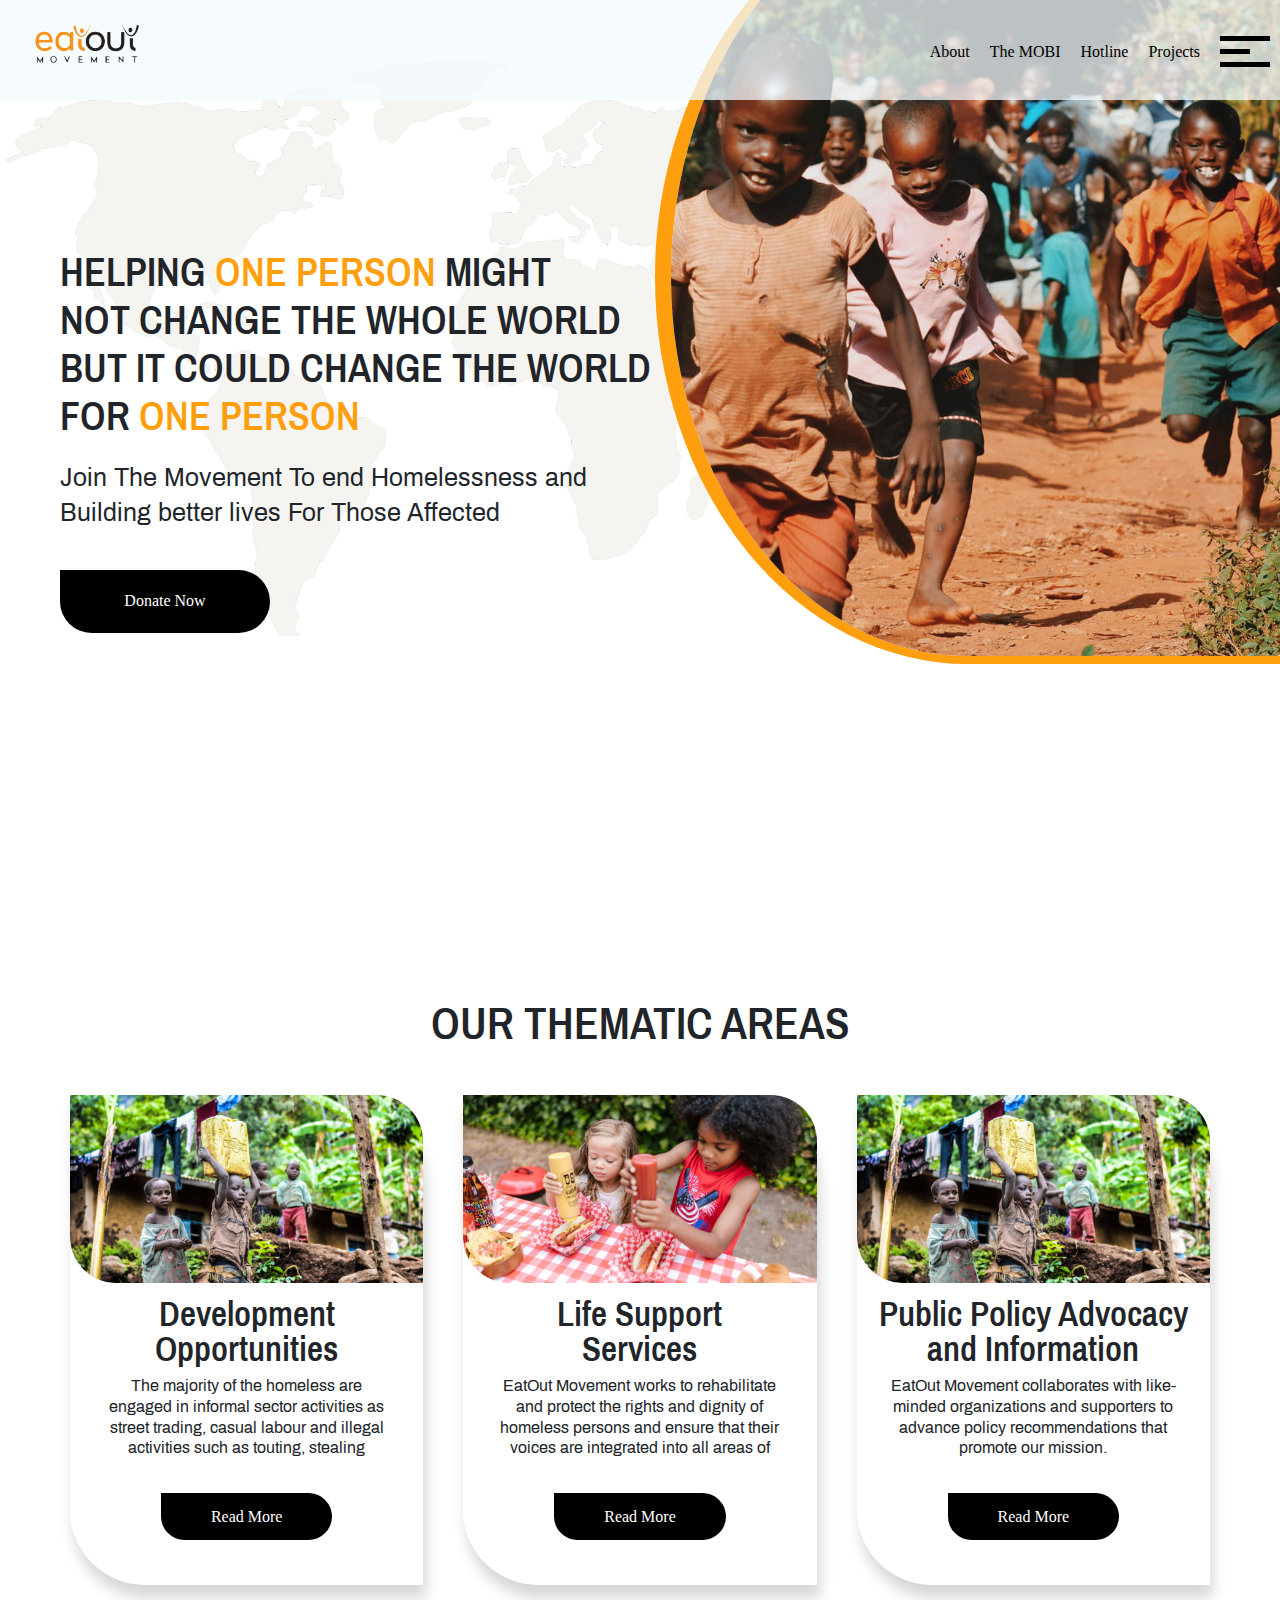
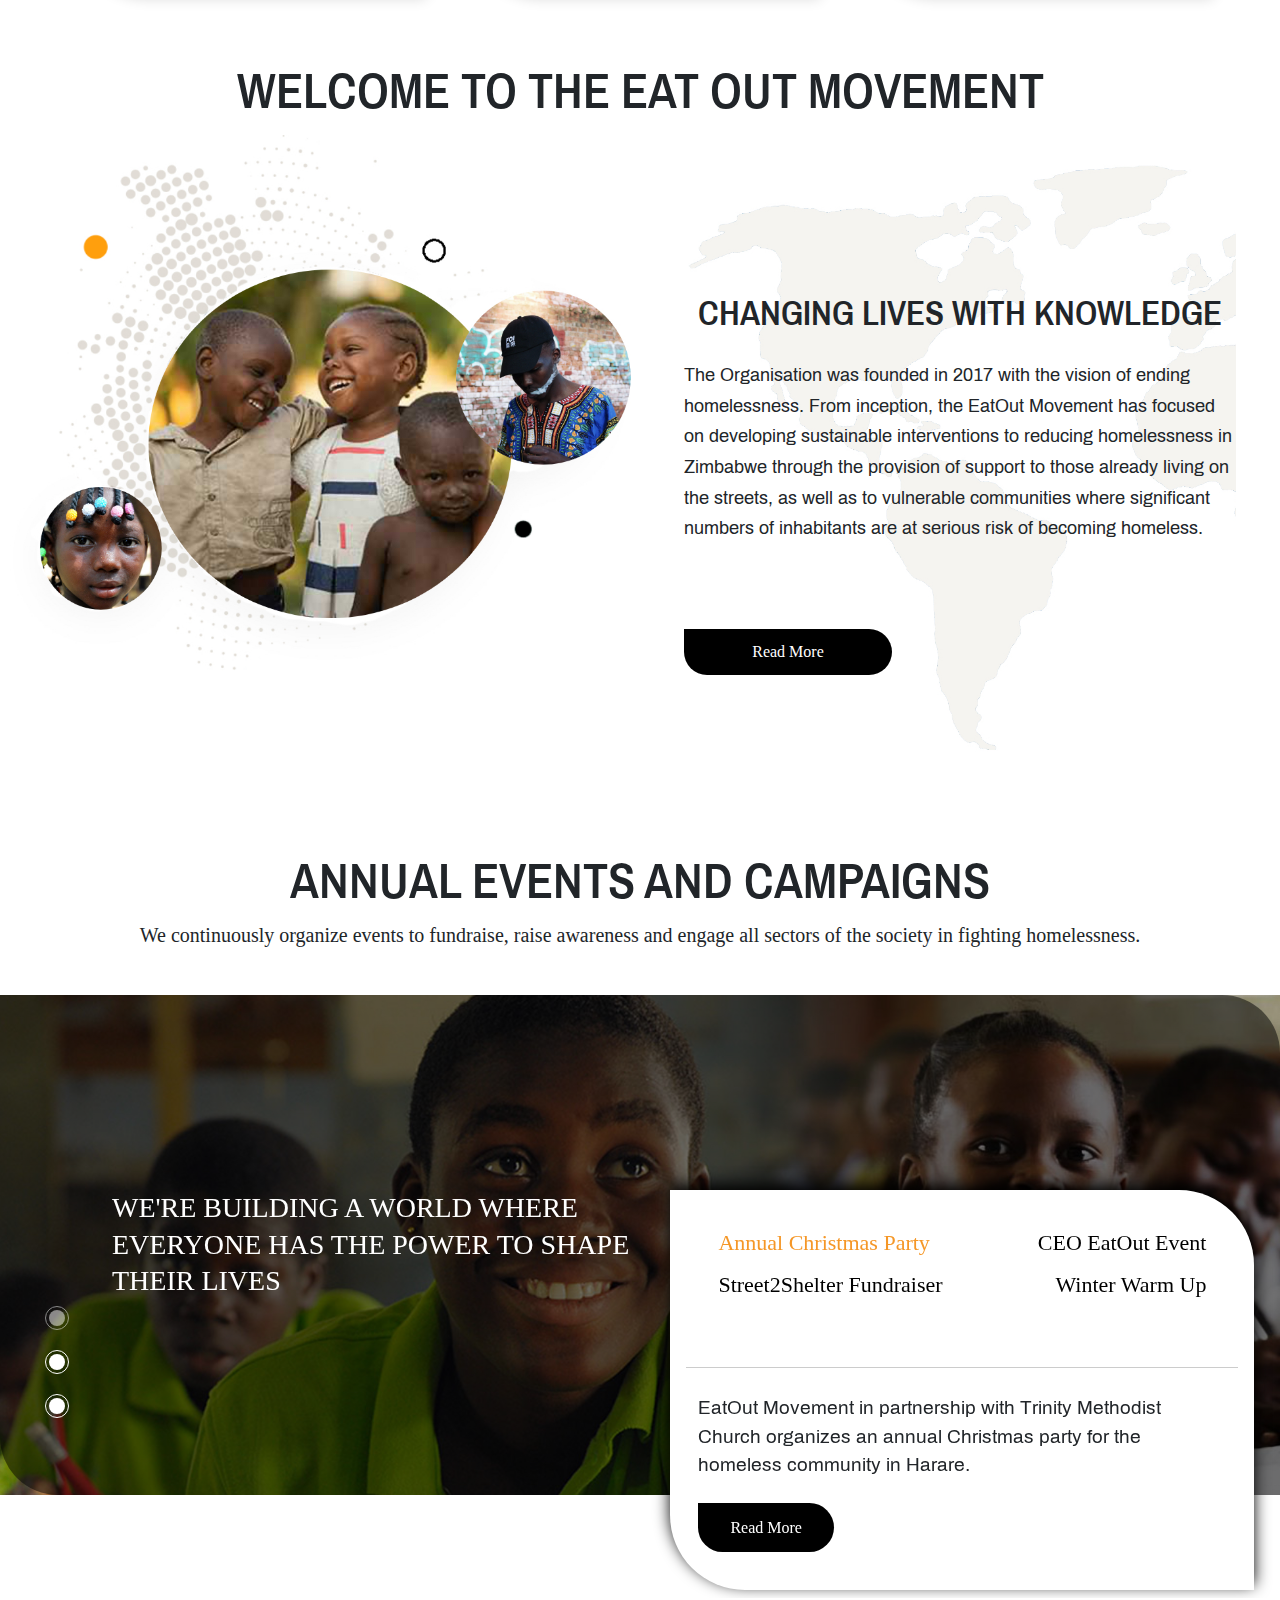
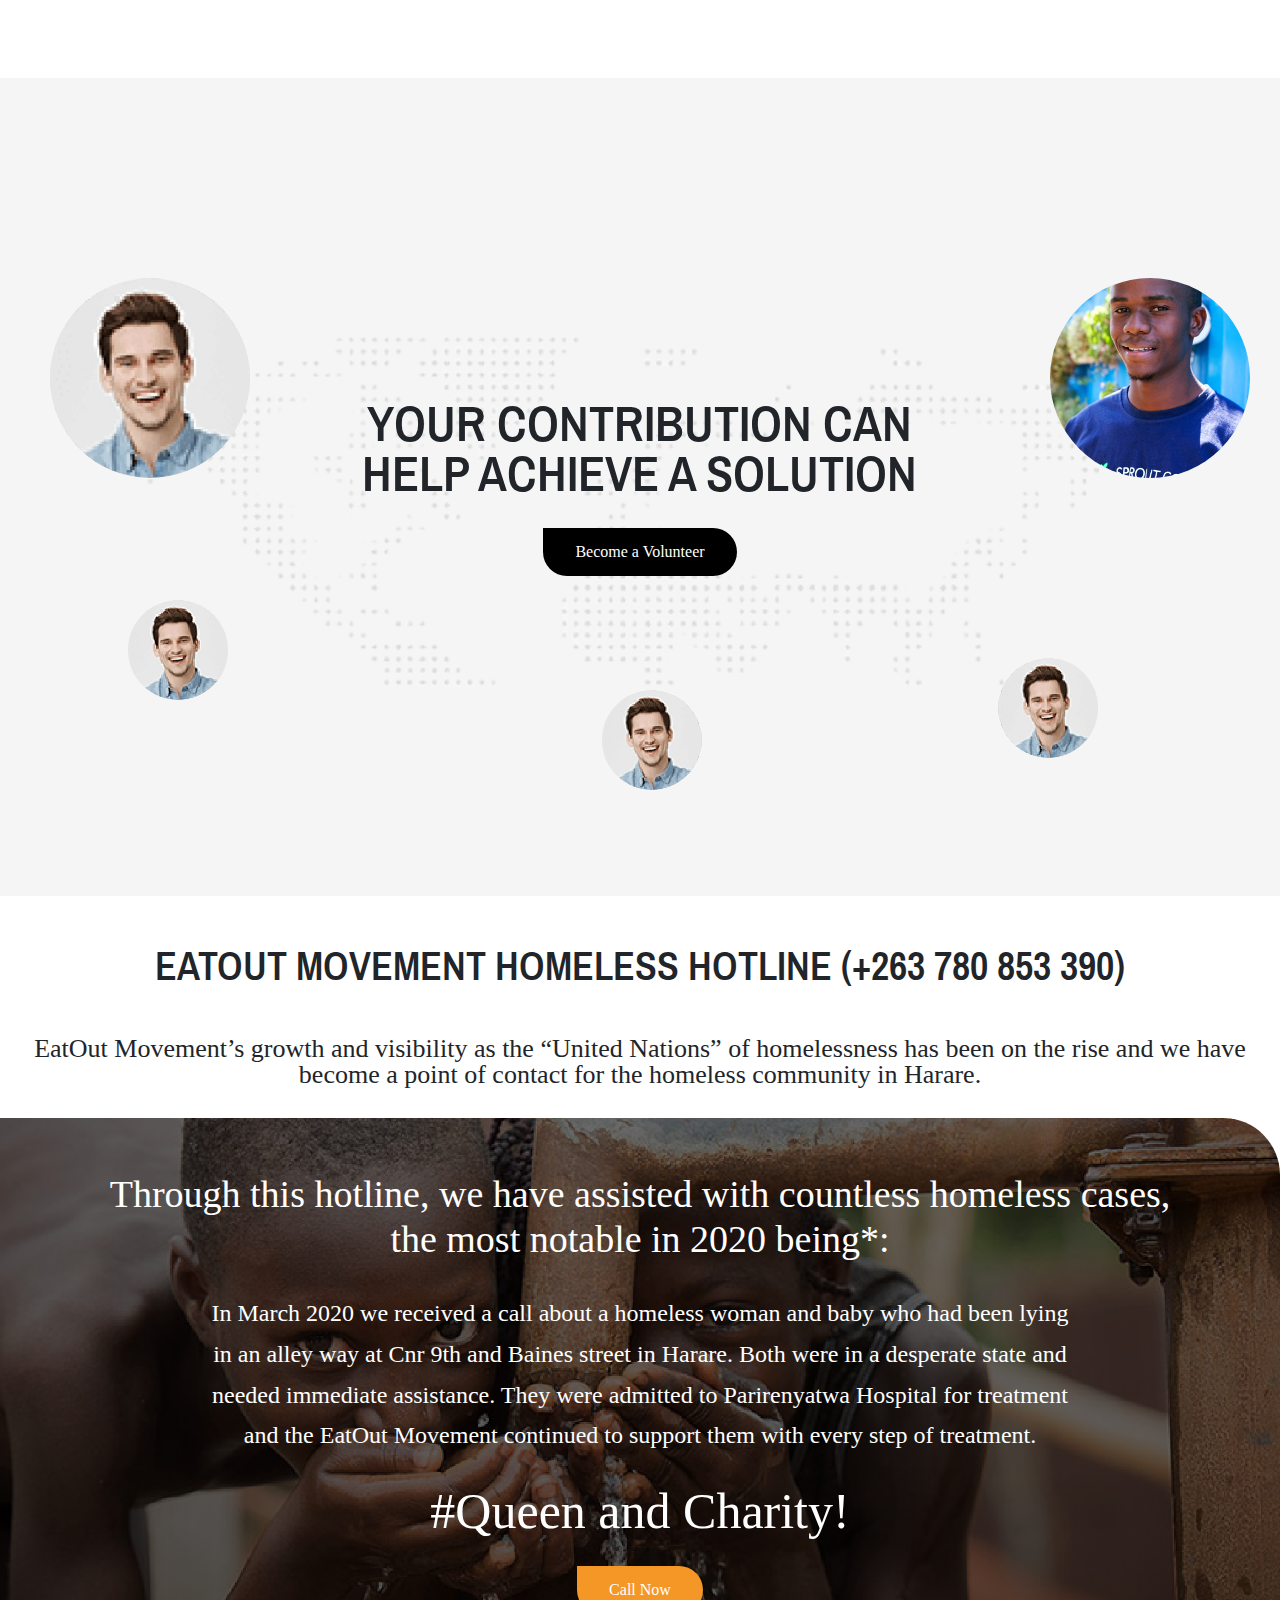
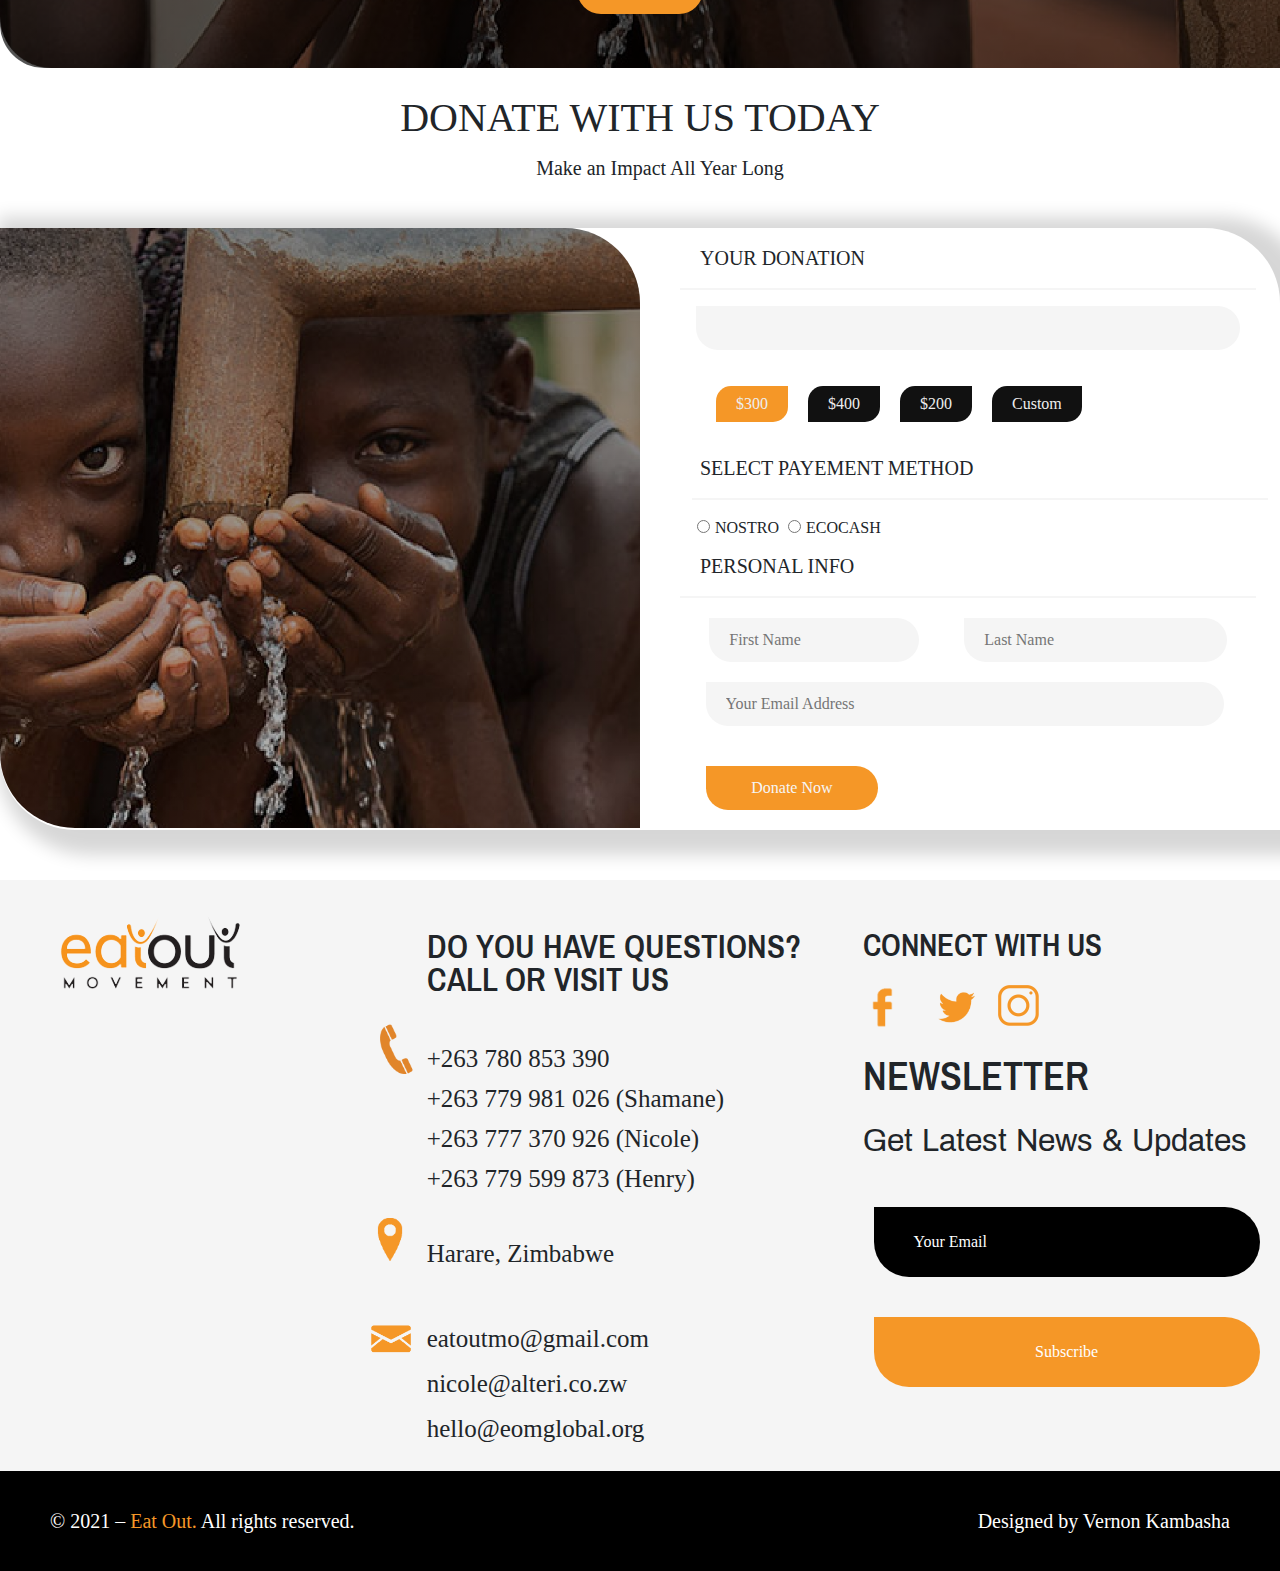
==== commit 26b7eff0: "p" ====
--- a/index.html
+++ b/index.html
@@ -431,18 +431,63 @@
     <h2>DONATE WITH US TODAY</h2>
     <h3>Make an Impact All Year Long</h3>
 
-    <div class="donate-inner">
+    <div class="donate-inner ">
 
         <div class="col-md-6">
             <div class="d-image">
-
+                <div class="ovarlay"></div>
             </div>
         </div>
 
         <div class="col-md-6">
-            <div class="d-info">
-
-            </div>
+            <div class="donate-info">
+                <h3>YOUR DONATION</h3>
+                <div class="prices">
+                <form action="#" class="price">
+                    <input type="text" id="price-input">
+                    
+                    
+                </form>
+                <div class="opts">
+                    <button class="active" >$300</button>
+                    <button>$400</button>
+                    <button>$200</button>
+                    <button>Custom</button>
+                </div>
+            </div>
+            <div class="method">
+                <h3>SELECT PAYEMENT METHOD</h3>
+                <div class="methods">
+       
+
+                    <div class="custom01">
+                        
+                        <input type="radio" id="radio02-01" name="demo02" /><label for="radio02-01">NOSTRO</label>
+                        <input type="radio" id="radio02-02" name="demo02" /><label for="radio02-02">ECOCASH</label>
+                        
+                    </div>
+
+                    
+                </div>
+            </div>
+            <h3>PERSONAL INFO</h3>
+            <div class="donate-form">
+
+                <div class="form-1">
+                    <input type="text" id="name" placeholder="First Name">
+                    <input type="text" id="last" placeholder="Last Name">
+                </div>
+                <input type="text" placeholder="Your Email Address">
+                <a href="">Donate Now</a>
+
+            </div>
+
+
+
+
+
+            </div>
+            
         </div>
 
 
--- a/css/style.css
+++ b/css/style.css
@@ -882,6 +882,7 @@
 
 .donate h3 {
   font-size: 20px;
+  margin-left: 40px;
 }
 
 .donate .donate-inner {
@@ -890,7 +891,10 @@
   display: flex;
   -ms-flex-wrap: wrap;
       flex-wrap: wrap;
-  margin: 20px auto;
+  margin-top: 50px;
+  border-radius: 0 75px 0 75px;
+  -webkit-box-shadow: 16px 7px 17px 18px rgba(0, 0, 0, 0.16);
+          box-shadow: 16px 7px 17px 18px rgba(0, 0, 0, 0.16);
 }
 
 .donate .donate-inner .d-image {
@@ -902,6 +906,183 @@
   height: 600px;
   border-radius: 0 75px 0 75px;
   background-blend-mode: normal;
+  width: 100%;
+  position: relative;
+  display: -webkit-box;
+  display: -ms-flexbox;
+  display: flex;
+  -webkit-box-pack: center;
+      -ms-flex-pack: center;
+          justify-content: center;
+  -webkit-box-align: center;
+      -ms-flex-align: center;
+          align-items: center;
+}
+
+.donate .donate-inner .d-image .overlay {
+  height: 100%;
+  width: 100%;
+  position: absolute;
+}
+
+.donate .donate-inner .donate-info {
+  text-align: left;
+  margin: 20px;
+  width: 100%;
+}
+
+.donate .donate-inner .donate-info .prices {
+  width: 90%;
+  margin: 20px 20px;
+  padding: 1rem;
+  display: -webkit-box;
+  display: -ms-flexbox;
+  display: flex;
+  -webkit-box-orient: vertical;
+  -webkit-box-direction: normal;
+      -ms-flex-direction: column;
+          flex-direction: column;
+  -webkit-box-pack: center;
+      -ms-flex-pack: center;
+          justify-content: center;
+  -webkit-box-align: center;
+      -ms-flex-align: center;
+          align-items: center;
+  border-top: 2px solid #F5F5F5;
+}
+
+.donate .donate-inner .donate-info .prices input {
+  height: 44px;
+  width: 100%;
+  border-radius: 0 60px 60px 60px;
+  border: none;
+  background-color: #F5F5F5;
+  padding: 20px;
+}
+
+.donate .donate-inner .donate-info .prices .price {
+  width: 100%;
+  margin-bottom: 4vh;
+  display: -webkit-box;
+  display: -ms-flexbox;
+  display: flex;
+  -webkit-box-pack: justify;
+      -ms-flex-pack: justify;
+          justify-content: space-between;
+}
+
+.donate .donate-inner .donate-info .prices button {
+  border: none;
+  outline: none;
+  -webkit-transition: 400ms ease;
+  transition: 400ms ease;
+  background-color: #111;
+  color: #eee;
+  padding: 10px 20px;
+  margin-left: 20px;
+  border-radius: 15px 0 15px 0;
+}
+
+.donate .donate-inner .donate-info .prices button.active {
+  background-color: #F59727;
+}
+
+.donate .donate-inner .donate-info .prices .active {
+  background-color: #F59727;
+}
+
+.donate .donate-inner .donate-info .prices .opts {
+  width: 100%;
+  display: -webkit-box;
+  display: -ms-flexbox;
+  display: flex;
+  -ms-flex-wrap: wrap;
+      flex-wrap: wrap;
+}
+
+.donate .donate-inner .donate-info .methods {
+  border-top: 2px solid #F5F5F5;
+  margin: 20px auto;
+  width: 90%;
+}
+
+.donate .donate-inner .donate-info .methods .custom01 {
+  margin: 20px 0;
+}
+
+.donate .donate-inner .donate-info .methods .custom01 input {
+  margin: 0 5px;
+}
+
+.donate .donate-inner .donate-info .donate-form {
+  display: -webkit-box;
+  display: -ms-flexbox;
+  display: flex;
+  -webkit-box-pack: start;
+      -ms-flex-pack: start;
+          justify-content: flex-start;
+  -ms-flex-wrap: wrap;
+      flex-wrap: wrap;
+  -webkit-box-orient: vertical;
+  -webkit-box-direction: normal;
+      -ms-flex-direction: column;
+          flex-direction: column;
+  -ms-flex-line-pack: center;
+      align-content: center;
+  border-top: 2px solid #F5F5F5;
+  -webkit-box-pack: center;
+      -ms-flex-pack: center;
+          justify-content: center;
+  margin: 20px 20px;
+  width: 90%;
+}
+
+.donate .donate-inner .donate-info .donate-form input {
+  height: 44px;
+  border-radius: 0 60px 60px 60px;
+  border: none;
+  width: 90%;
+  background-color: #F5F5F5;
+  padding: 20px;
+}
+
+.donate .donate-inner .donate-info .donate-form a {
+  border-radius: 0 60px 60px 60px;
+  height: 44px;
+  background: #F59727;
+  color: #F5F5F5;
+  text-decoration: none;
+  width: 30%;
+  text-align: center;
+  display: -webkit-box;
+  display: -ms-flexbox;
+  display: flex;
+  -webkit-box-pack: center;
+      -ms-flex-pack: center;
+          justify-content: center;
+  -webkit-box-align: center;
+      -ms-flex-align: center;
+          align-items: center;
+  margin-top: 40px;
+}
+
+.donate .donate-inner .donate-info .donate-form .form-1 {
+  display: -webkit-box;
+  display: -ms-flexbox;
+  display: flex;
+  -webkit-box-pack: center;
+      -ms-flex-pack: center;
+          justify-content: center;
+  margin: 20px 0;
+}
+
+.donate .donate-inner .donate-info .donate-form .form-1 #name {
+  width: 40%;
+  margin-right: 45px;
+}
+
+.donate .donate-inner .donate-info .donate-form .form-1 #last {
+  width: 50%;
 }
 
 footer {
@@ -1275,6 +1456,22 @@
   .contact .contact-inner h1 {
     font-size: 37px;
     margin: 20px;
+  }
+  .donate .donate-inner {
+    border-radius: unset;
+    -webkit-box-shadow: unset;
+            box-shadow: unset;
+  }
+  .donate .donate-inner .donate-info {
+    margin: unset;
+  }
+  .donate .donate-inner .donate-info .prices button {
+    margin: 10px 5px;
+  }
+  .donate .donate-inner .donate-info .donate-form {
+    -webkit-box-align: center;
+        -ms-flex-align: center;
+            align-items: center;
   }
   footer .copy span {
     font-size: 18px;
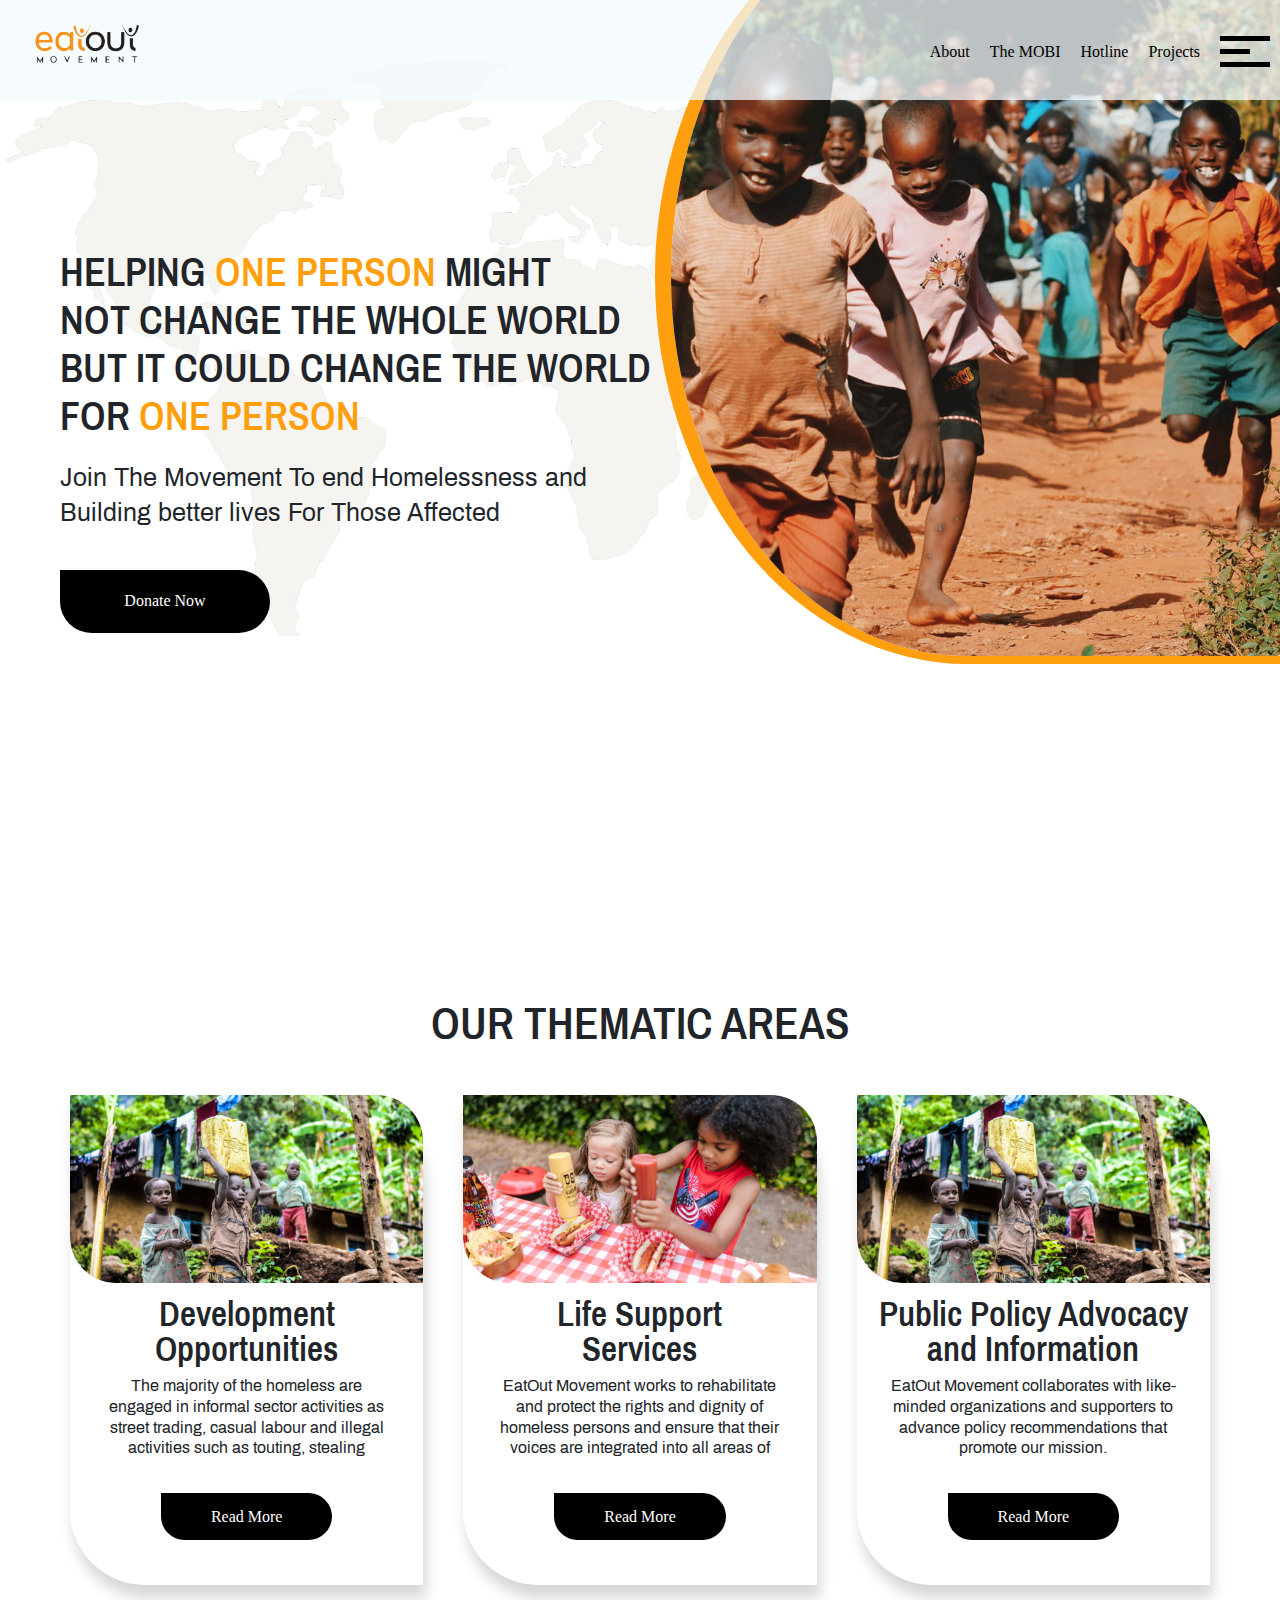
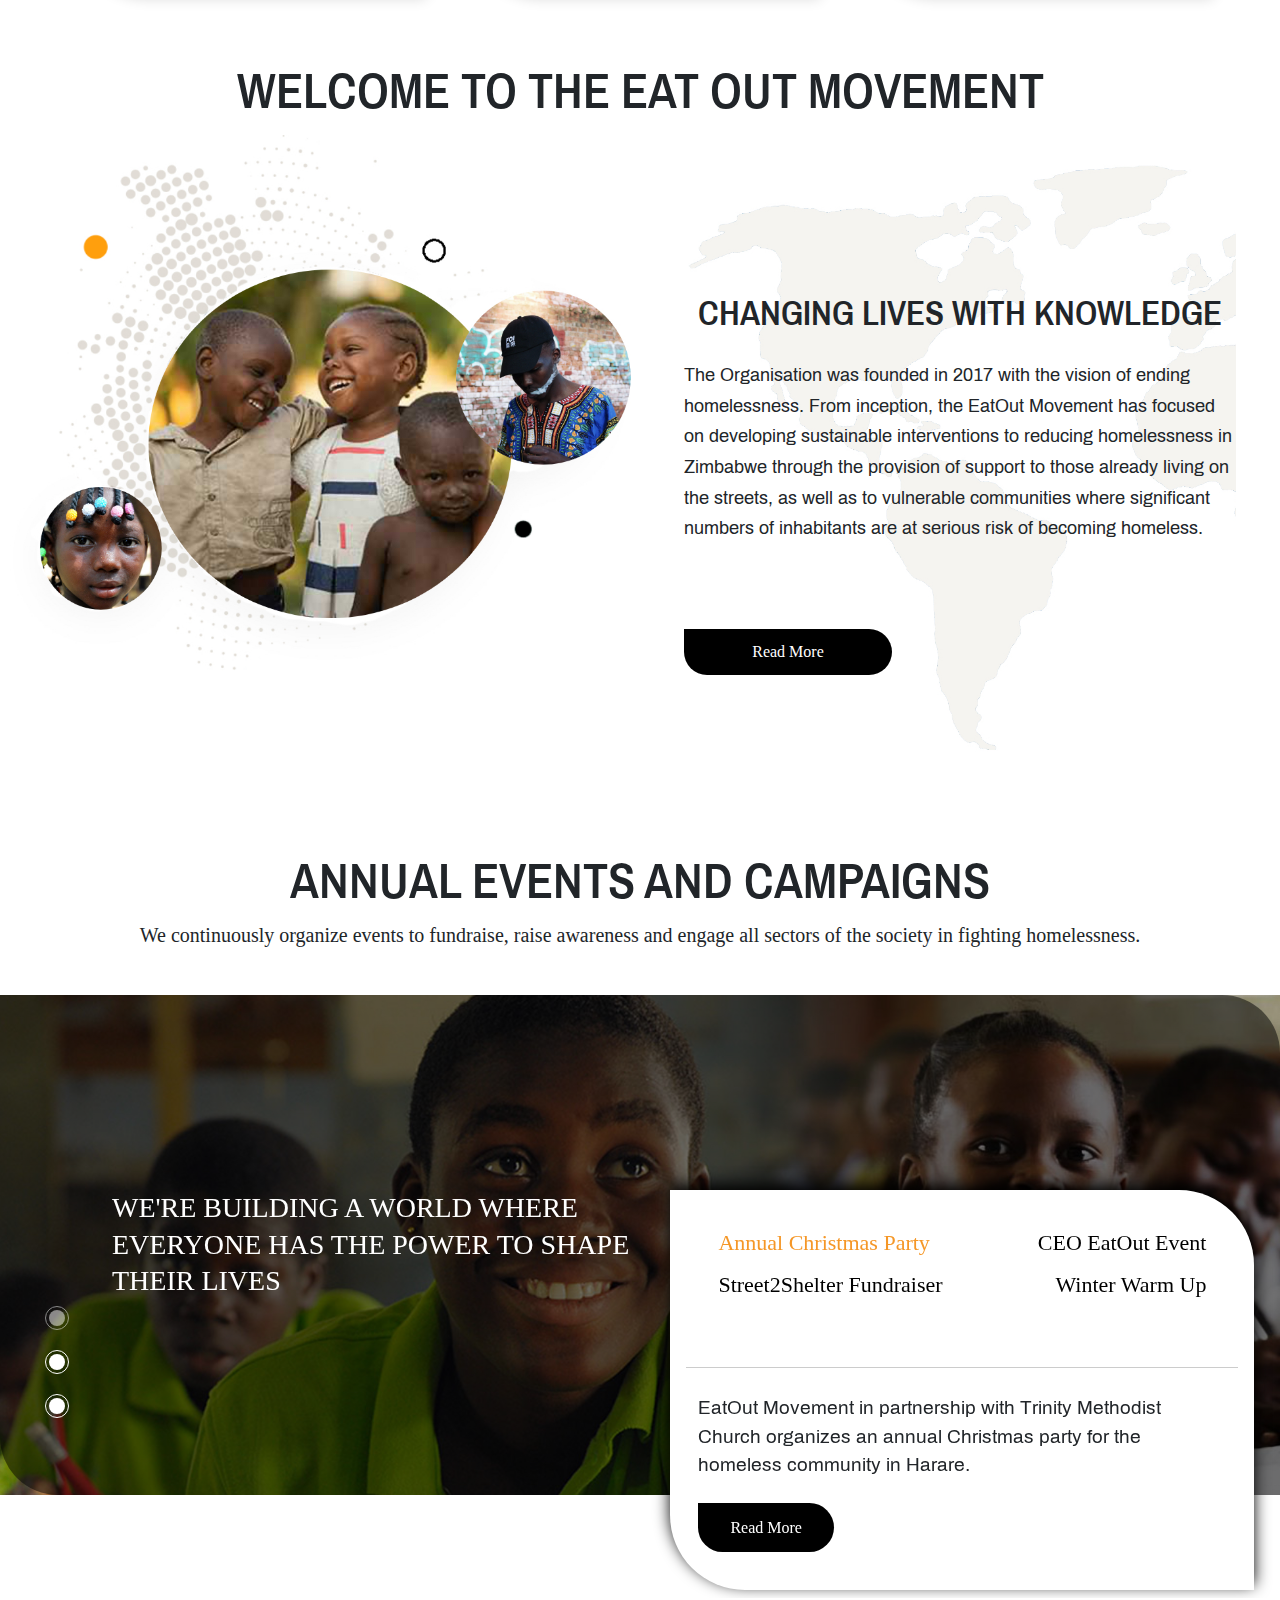
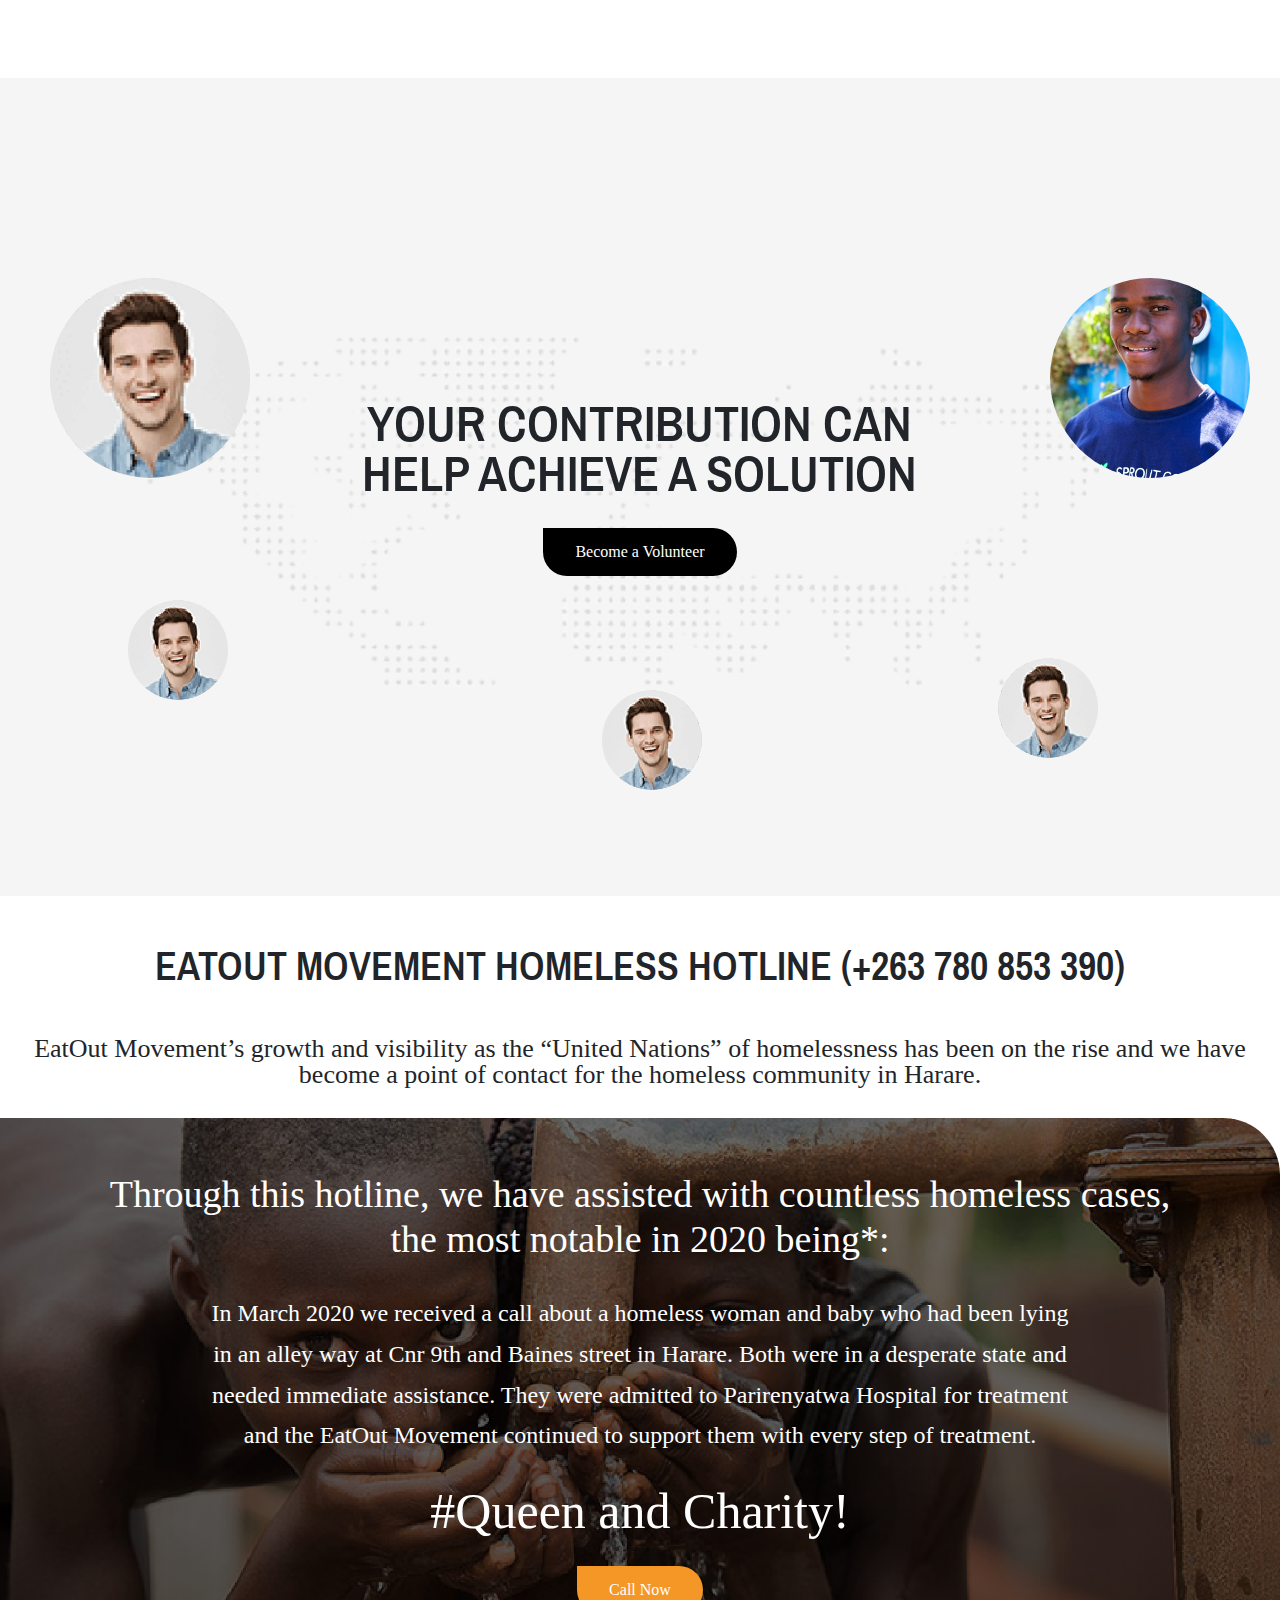
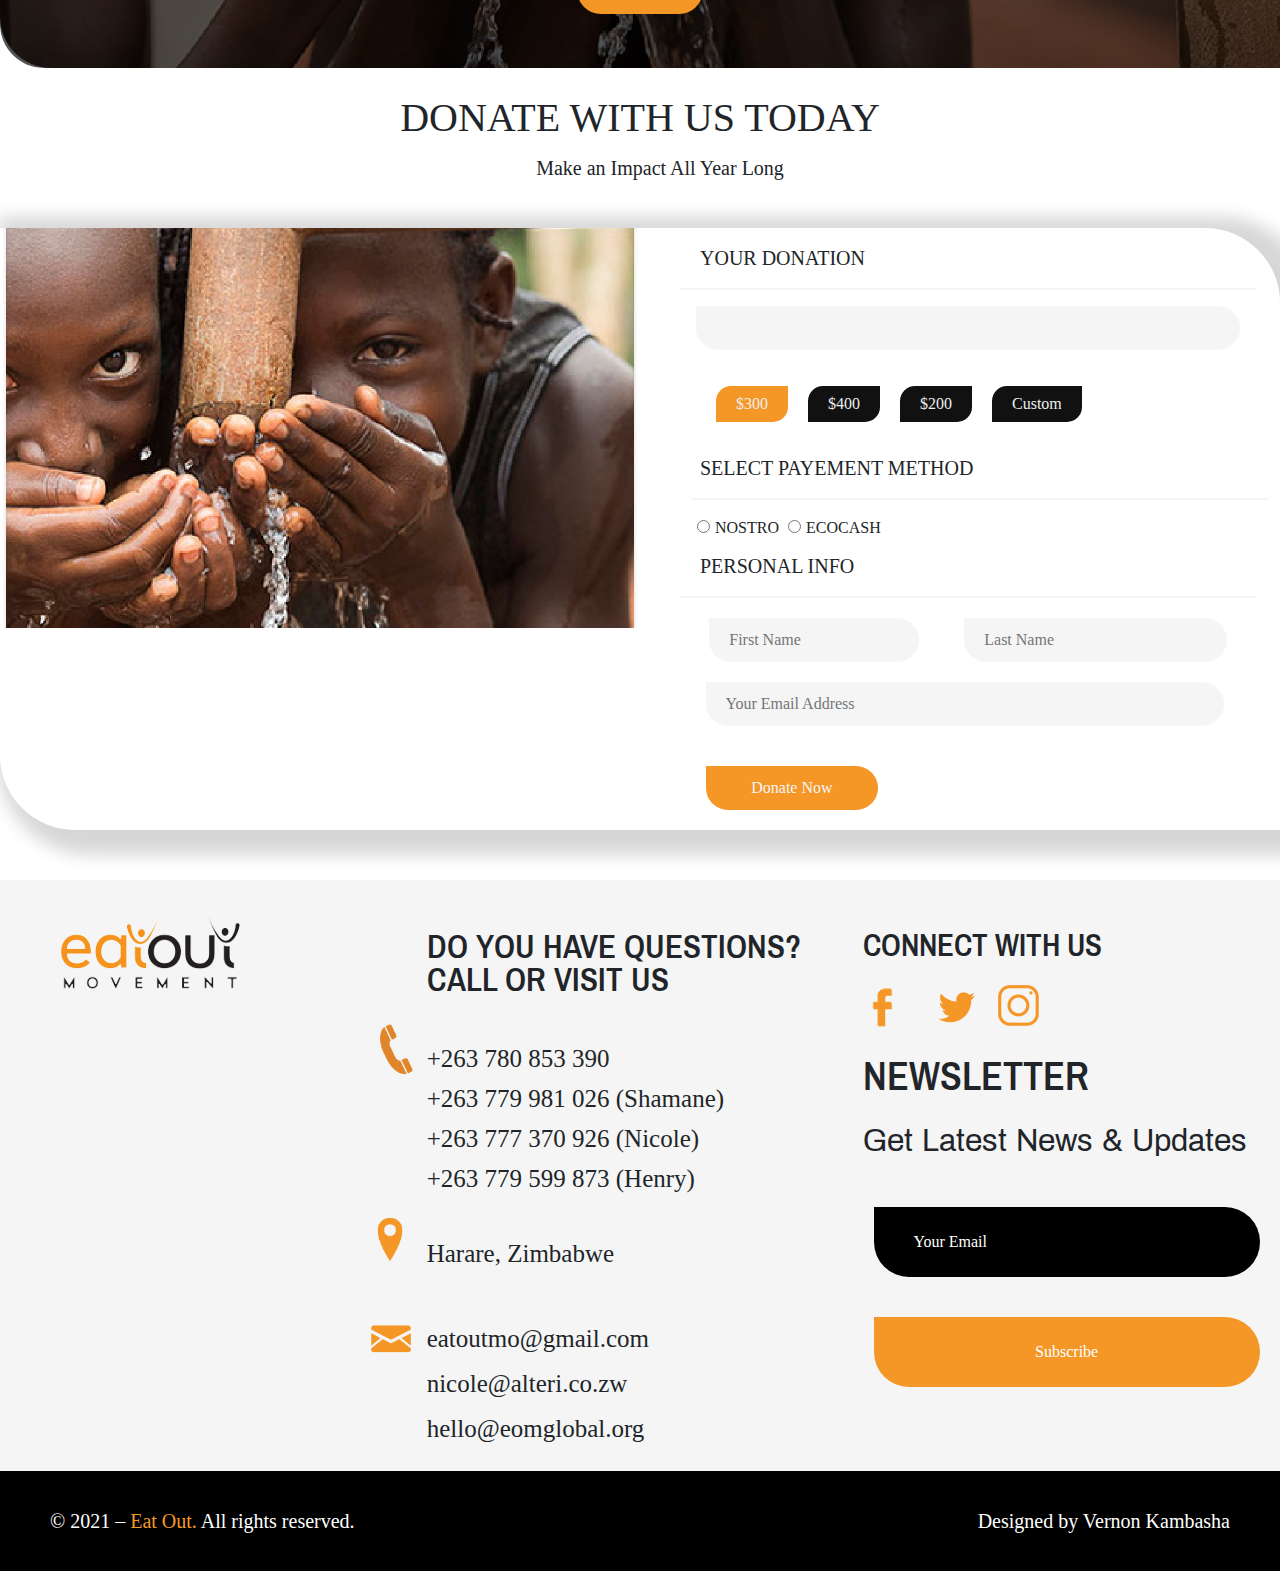
==== commit 4437573c: "mashanda" ====
--- a/index.html
+++ b/index.html
@@ -435,7 +435,8 @@
 
         <div class="col-md-6">
             <div class="d-image">
-                <div class="ovarlay"></div>
+                <img src="./img/blog07.png" alt="" srcset="">
+                
             </div>
         </div>
 
--- a/css/style.css
+++ b/css/style.css
@@ -897,32 +897,11 @@
           box-shadow: 16px 7px 17px 18px rgba(0, 0, 0, 0.16);
 }
 
-.donate .donate-inner .d-image {
-  background: -webkit-gradient(linear, left top, left bottom, from(#00000083), to(#00000048)), url(../img/blog07.jpg);
-  background: linear-gradient(to bottom, #00000083, #00000048), url(../img/blog07.jpg);
-  background-repeat: no-repeat;
-  background-size: cover;
-  background-position: center;
-  height: 600px;
-  border-radius: 0 75px 0 75px;
-  background-blend-mode: normal;
-  width: 100%;
-  position: relative;
-  display: -webkit-box;
-  display: -ms-flexbox;
-  display: flex;
-  -webkit-box-pack: center;
-      -ms-flex-pack: center;
-          justify-content: center;
-  -webkit-box-align: center;
-      -ms-flex-align: center;
-          align-items: center;
-}
-
-.donate .donate-inner .d-image .overlay {
-  height: 100%;
-  width: 100%;
-  position: absolute;
+.donate .donate-inner .d-image img {
+  height: 400px;
+  width: 100%;
+  -o-object-fit: cover;
+     object-fit: cover;
 }
 
 .donate .donate-inner .donate-info {
@@ -1300,7 +1279,7 @@
   color: #F59727;
 }
 
-@media only screen and (max-width: 600px) {
+@media only screen and (max-width: 568px) {
   .nav {
     position: unset;
   }
@@ -1457,13 +1436,32 @@
     font-size: 37px;
     margin: 20px;
   }
+  .donate h2 {
+    font-size: 29px;
+  }
+  .donate h3 {
+    margin: 10px  auto;
+  }
   .donate .donate-inner {
     border-radius: unset;
     -webkit-box-shadow: unset;
             box-shadow: unset;
   }
+  .donate .donate-inner .d-image {
+    display: -webkit-box;
+    display: -ms-flexbox;
+    display: flex;
+    -webkit-box-align: center;
+        -ms-flex-align: center;
+            align-items: center;
+    margin: 10px 4px;
+  }
   .donate .donate-inner .donate-info {
     margin: unset;
+    text-align: center;
+  }
+  .donate .donate-inner .donate-info h3 {
+    margin: 20px  auto;
   }
   .donate .donate-inner .donate-info .prices button {
     margin: 10px 5px;
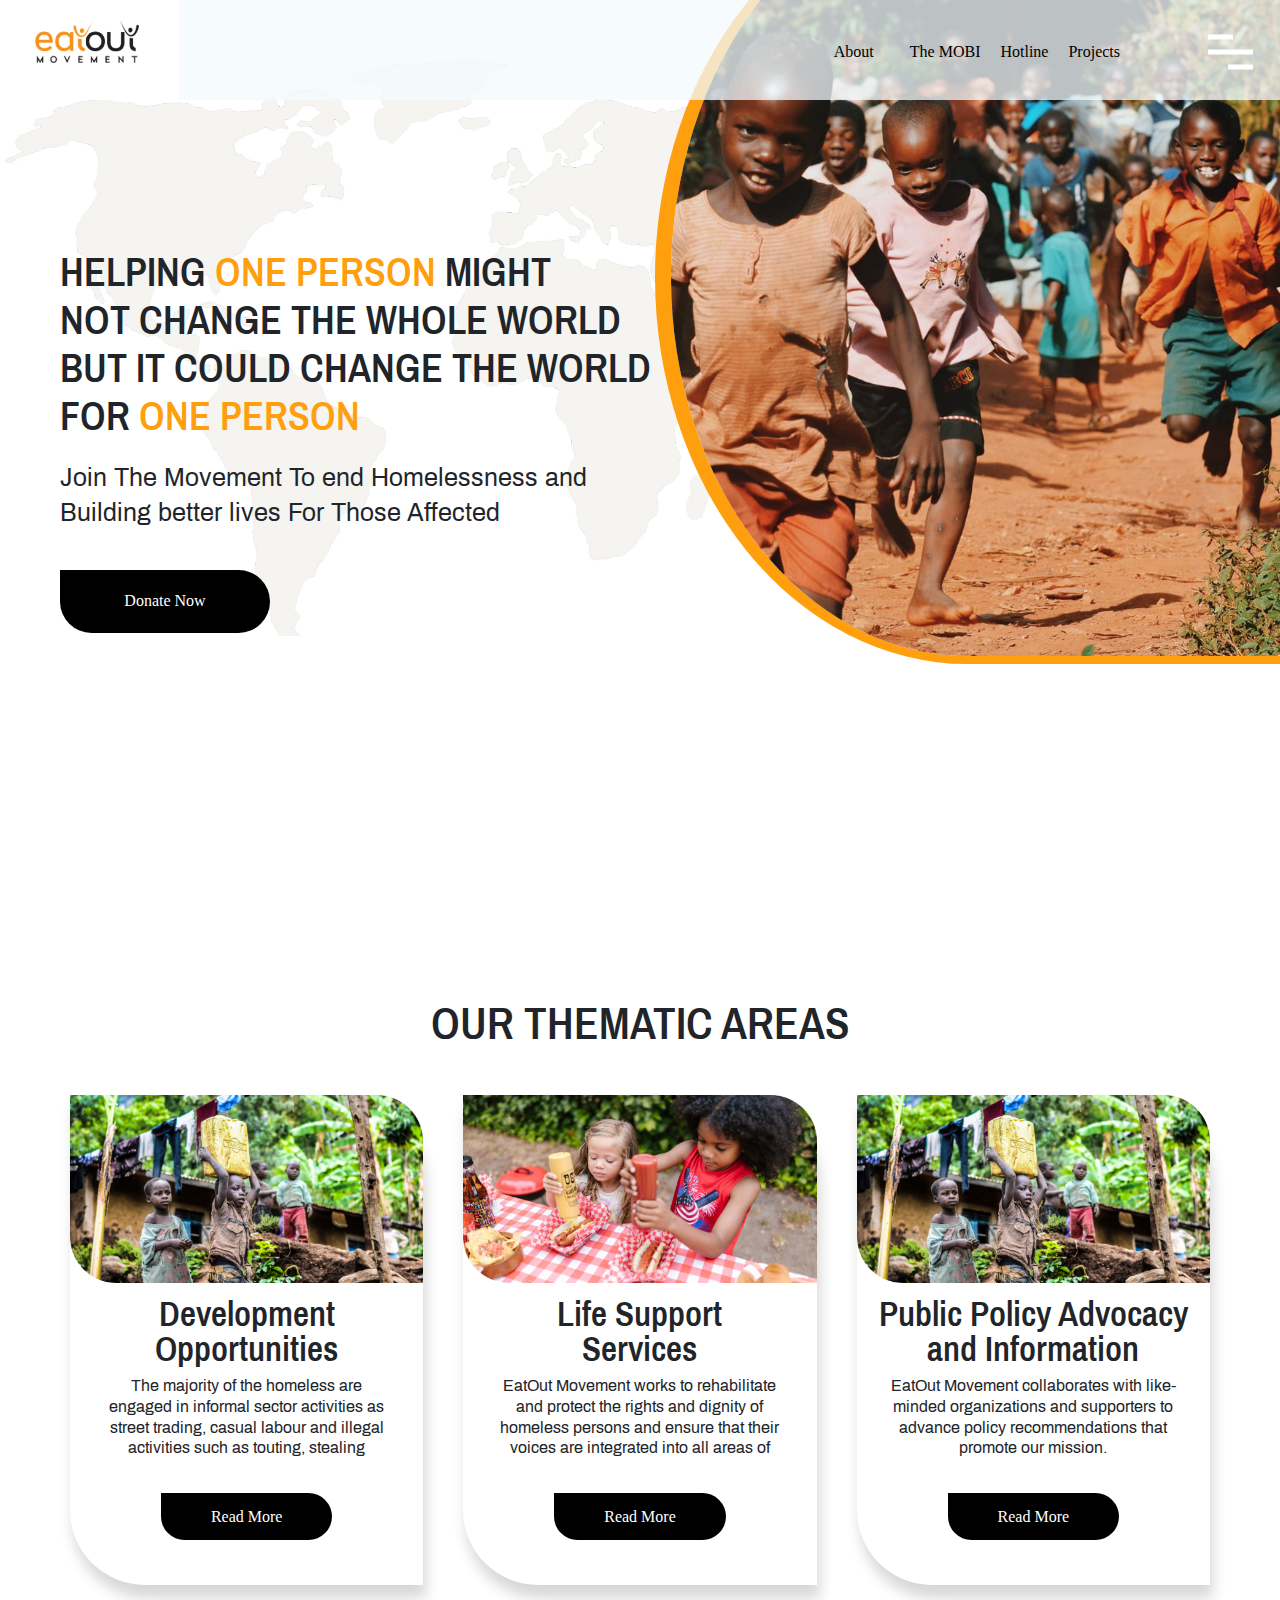
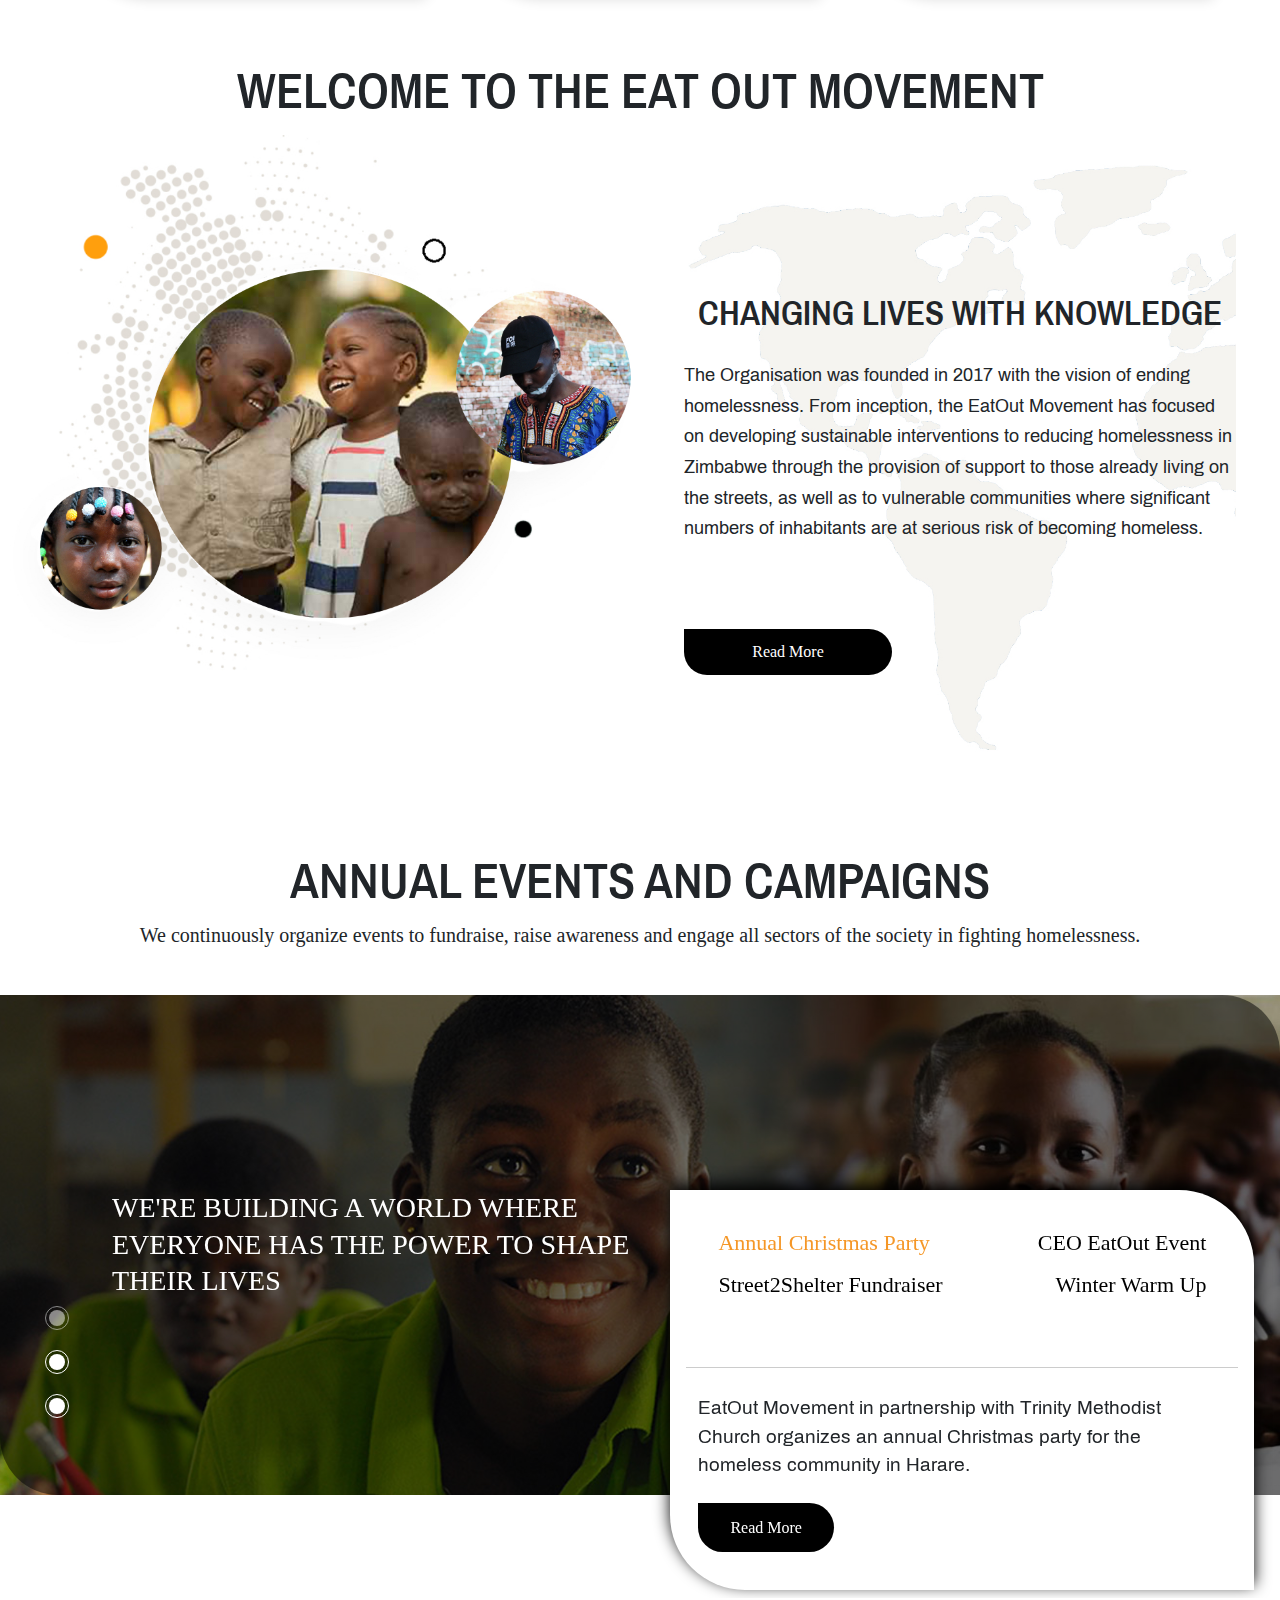
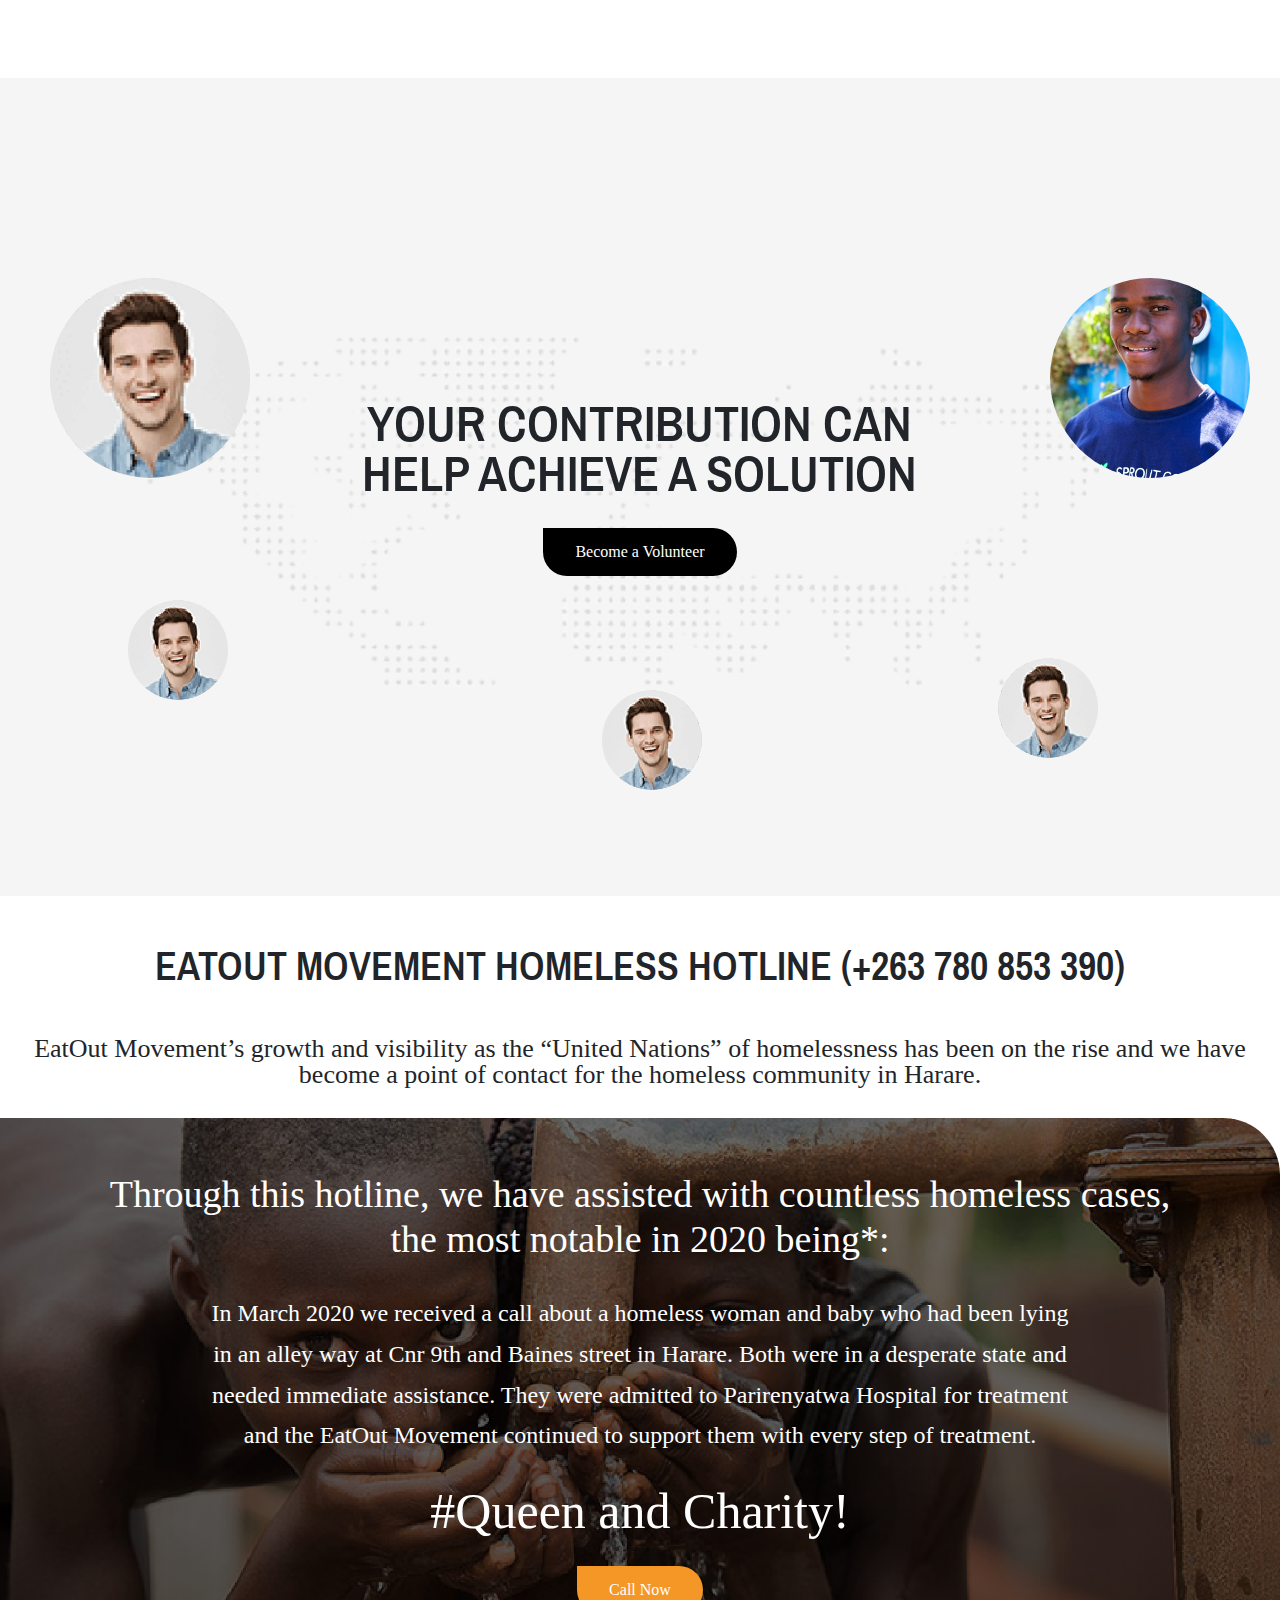
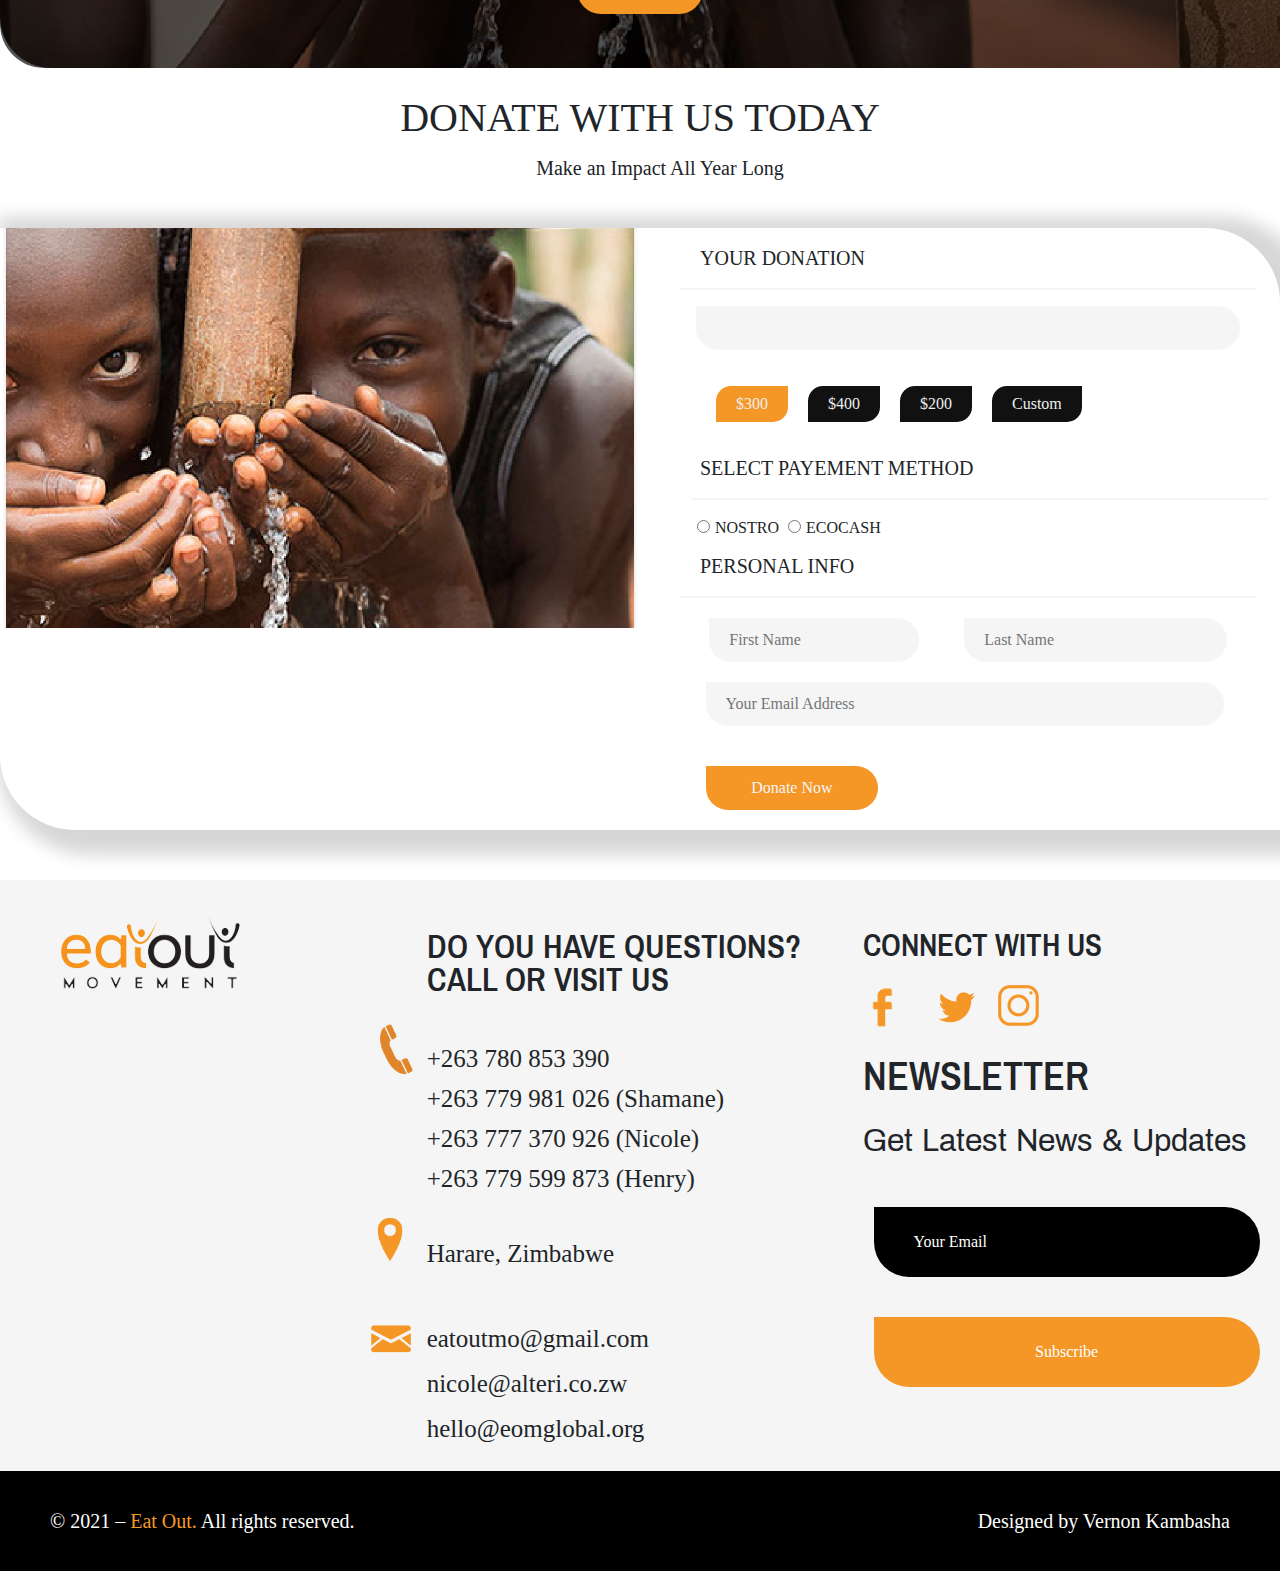
==== commit 68efa622: "mashanda" ====
--- a/index.html
+++ b/index.html
@@ -13,32 +13,60 @@
 </head>
 <body>
 
-<header class="nav" >
-
-    <a href="" class="logo"> <img src="./img/EAT_OUT_LOGO-.png" alt="" srcset=""></a> 
-
-    <div class="nav-inner">
-
-        <ul class="links">
-            <li><a href="">About</a></li>
-            <li><a href="">The MOBI</a></li>
-            <li><a href="">Hotline</a></li>
-            <li><a href="">Projects</a></li>
+    <header class="nav" >
+
+        <a href="./index.html" class="logo"> <img src="./img/EAT OUT LOGO.jpg" alt="" srcset=""></a> 
+    
+        <div class="nav-inner">
+    
+            <ul class="links">
+                <li><a href=""></a></li>
+                <div class="dropdown">
+                    <li><a href="./who.html" class="dropbtn">About</a></li>
+                    <div class="dropdown-content">
+                      <a href="#">Link 1</a>
+                      <a href="#">Link 2</a>
+                      <a href="#">Link 3</a>
+                    </div>
+                   
+                  </div>
+                <li><a href="">The MOBI</a></li>
+                <li><a href="">Hotline</a></li>
+                <li><a href="">Projects</a></li>
+                
+            </ul>
+        
             
-        </ul>
-    
-        <div class="hamburger" id="hamburger-6">
-            <span class="line"></span>
-            <span class="line2"></span>
-            <span class="line"></span>
-          </div>
-
-    </div>
-   
-
-
-</header>
-
+
+            <ul class="toggle">
+                <li></li>
+                <li></li>
+                <li></li>
+            </ul>
+      
+
+            <div class="sidebar ">
+                <img src="./img/IMG-20210514-WA0071-removebg-preview.png">
+                <ul class="menu">
+                    <li><a href="#">Home</a></li>
+                    <li><a href="#">About</a></li>
+                    <li><a href="#">Services</a></li>
+                    <li><a href="#">Portfolio</a></li>
+                    <li><a href="#">Contact</a></li>
+                </ul>
+            
+           </div>
+    
+            
+    
+    
+    
+        </div>
+    
+       
+    
+    
+    </header>
 
 
 <section class="banner">
--- a/css/style.css
+++ b/css/style.css
@@ -51,63 +51,157 @@
   border-spacing: 0;
 }
 
-.nav .nav-inner .hamburger {
-  margin: 0  10px;
-}
-
-.nav .nav-inner .hamburger :nth-child(2) {
+/**********ul.toogle*********/
+.nav ul.toggle {
+  position: relative;
+  z-index: 5;
+  top: 5%;
+  right: 5%;
+  width: 50px;
+  height: 50px;
+  cursor: pointer;
+}
+
+.nav ul.toggle li {
+  position: absolute;
+  left: 5%;
+  -webkit-transform: translateY(-50%);
+          transform: translateY(-50%);
   height: 5px;
-  width: 30px;
-  background-color: #000;
-  display: block;
-  margin: 8px auto;
-  -webkit-transition: all 0.3s ease-in-out;
-  transition: all 0.3s ease-in-out;
+  width: 90%;
+  list-style: none;
+  background: #fff;
+  -webkit-transition: .9s;
+  transition: .9s;
+}
+
+.nav ul.toggle li:nth-of-type(1) {
+  width: 50%;
+  top: 20%;
+}
+
+.nav ul.toggle li:nth-of-type(2) {
+  top: 50%;
+}
+
+.nav ul.toggle li:nth-of-type(3) {
+  width: 50%;
+  left: 46%;
+  top: 80%;
+}
+
+.nav ul.toggle.active li:nth-of-type(1) {
+  top: 50%;
+  -webkit-transform: translateY(-50%) rotate(45deg);
+          transform: translateY(-50%) rotate(45deg);
+  width: 100%;
+}
+
+.nav ul.toggle.active li:nth-of-type(2) {
+  left: -100%;
+  opacity: 0;
+}
+
+.nav ul.toggle.active li:nth-of-type(3) {
+  top: 50%;
+  -webkit-transform: translateY(-50%) rotate(-45deg);
+          transform: translateY(-50%) rotate(-45deg);
+  width: 100%;
+  left: 7%;
+}
+
+/******Sidebar******/
+.nav .sidebar {
+  position: fixed;
+  top: 0;
+  left: -443px;
+  background: black;
+  height: 99.5vh;
+  -webkit-box-sizing: border-box;
+          box-sizing: border-box;
+  padding: 50px 40px;
+  text-align: center;
+  -webkit-transition: .9s;
+  transition: .9s;
+  z-index: 4;
+}
+
+.nav .sidebar.active {
+  left: 0;
+  width: 100%;
+}
+
+.nav .sidebar img {
   position: relative;
-  right: 10px;
-}
-
-.nav .nav-inner .hamburger .line {
-  width: 50px;
-  height: 5px;
-  background-color: #000;
-  display: block;
-  margin: 8px auto;
-  -webkit-transition: all 0.3s ease-in-out;
-  transition: all 0.3s ease-in-out;
-}
-
-.nav .nav-inner .hamburger:hover {
-  cursor: pointer;
-}
-
-.nav .nav-inner #hamburger-6.is-active {
-  -webkit-transition: all 0.3s ease-in-out;
-  transition: all 0.3s ease-in-out;
-  -webkit-transition-delay: 0.6s;
-  transition-delay: 0.6s;
-  -webkit-transform: rotate(45deg);
-  transform: rotate(45deg);
-}
-
-.nav .nav-inner #hamburger-6.is-active .line:nth-child(2) {
-  width: 0px;
-}
-
-.nav .nav-inner #hamburger-6.is-active .line:nth-child(1),
-.nav .nav-inner #hamburger-6.is-active .line:nth-child(3) {
-  -webkit-transition-delay: 0.3s;
-  transition-delay: 0.3s;
-}
-
-.nav .nav-inner #hamburger-6.is-active .line:nth-child(1) {
-  -webkit-transform: translateY(13px);
-  transform: translateY(13px);
-}
-
-.nav .nav-inner #hamburger-6.is-active .line:nth-child(3) {
-  -webkit-transform: translateY(-13px) rotate(90deg);
-  transform: translateY(-13px) rotate(90deg);
+  width: 150px;
+  height: 150px;
+  border-radius: 50%;
+  background: black;
+}
+
+.nav .sidebar img:hover {
+  background: #ff5722;
+}
+
+.nav .sidebar ul.menu {
+  position: relative;
+  text-align: center;
+  width: 100%;
+  margin-top: 20px;
+}
+
+.nav .sidebar ul.menu li {
+  list-style: none;
+}
+
+.nav .sidebar ul.menu li a {
+  display: inline-block;
+  position: relative;
+  text-decoration: none;
+  text-transform: uppercase;
+  color: #fff;
+  width: 100%;
+  padding: 10px 0;
+  -webkit-box-sizing: border-box;
+          box-sizing: border-box;
+  font-size: 20px;
+}
+
+.nav .sidebar ul.menu li:hover a {
+  background: #ff5722;
+}
+
+.nav .sidebar ul.social-icon {
+  position: relative;
+  margin-top: 30%;
+  width: 100%;
+  height: 55px;
+}
+
+.nav .sidebar ul.social-icon li {
+  list-style: none;
+  width: calc(100% /5);
+  height: 100%;
+  float: left;
+}
+
+.nav.sidebar ul.social-icon li a {
+  text-decoration: none;
+  display: inline-block;
+  width: 0%;
+  height: 100%;
+  position: relative;
+  color: #fff;
+  border-radius: 50%;
+  font-size: 25px;
+}
+
+.nav .sidebar ul.social-icon li:hover a {
+  background: #ff5722;
+}
+
+.nav .sidebar ul.social-icon a .fa {
+  line-height: 55px;
 }
 
 .slider {
@@ -187,12 +281,64 @@
   -webkit-box-align: center;
       -ms-flex-align: center;
           align-items: center;
+  margin-right: 100px;
+  /* Dropdown Content (Hidden by Default) */
+  /* Links inside the dropdown */
+  /* Change color of dropdown links on hover */
+  /* Show the dropdown menu on hover */
+  /* Change the background color of the dropdown button when the dropdown content is shown */
+  display: flex;
+  list-style-type: none;
+  align-items: center;
+}
+
+.nav .nav-inner .links li a {
+  text-decoration: none;
+  margin: auto 10px;
+  color: black;
+}
+
+.nav .nav-inner .links .dropbtn {
+  color: black;
+  padding: 16px;
+  font-size: 16px;
+  border: none;
+  cursor: pointer;
+}
+
+.nav .nav-inner .links .dropdown {
+  position: relative;
+  display: inline-block;
+}
+
+.nav .nav-inner .links .dropdown-content {
+  display: none;
+  position: absolute;
+  background-color: black;
+  min-width: 160px;
+  z-index: 1;
+}
+
+.nav .nav-inner .links .dropdown-content a {
+  color: white;
+  padding: 12px 16px;
+  text-decoration: none;
+  display: block;
+}
+
+.nav .nav-inner .links .dropdown:hover .dropdown-content {
+  display: block;
 }
 
 .nav .nav-inner .links a {
   text-decoration: none;
   margin: auto 10px;
-  color: black;
+  color: white;
+  cursor: pointer;
+}
+
+.nav .nav-inner .links a:hover {
+  color: #FF9F0D;
 }
 
 .nav .logo img {
@@ -937,6 +1083,7 @@
   border: none;
   background-color: #F5F5F5;
   padding: 20px;
+  outline: none;
 }
 
 .donate .donate-inner .donate-info .prices .price {
@@ -1280,15 +1427,6 @@
 }
 
 @media only screen and (max-width: 568px) {
-  .nav {
-    position: unset;
-  }
-  .nav .nav-inner {
-    margin-right: 20px;
-  }
-  .nav .nav-inner .links {
-    display: none;
-  }
   .banner {
     -ms-flex-wrap: wrap;
         flex-wrap: wrap;
@@ -1456,6 +1594,9 @@
             align-items: center;
     margin: 10px 4px;
   }
+  .donate .donate-inner .d-image img {
+    height: 445px;
+  }
   .donate .donate-inner .donate-info {
     margin: unset;
     text-align: center;
@@ -1470,6 +1611,11 @@
     -webkit-box-align: center;
         -ms-flex-align: center;
             align-items: center;
+  }
+  footer .footer-inner {
+    -webkit-box-pack: center;
+        -ms-flex-pack: center;
+            justify-content: center;
   }
   footer .copy span {
     font-size: 18px;
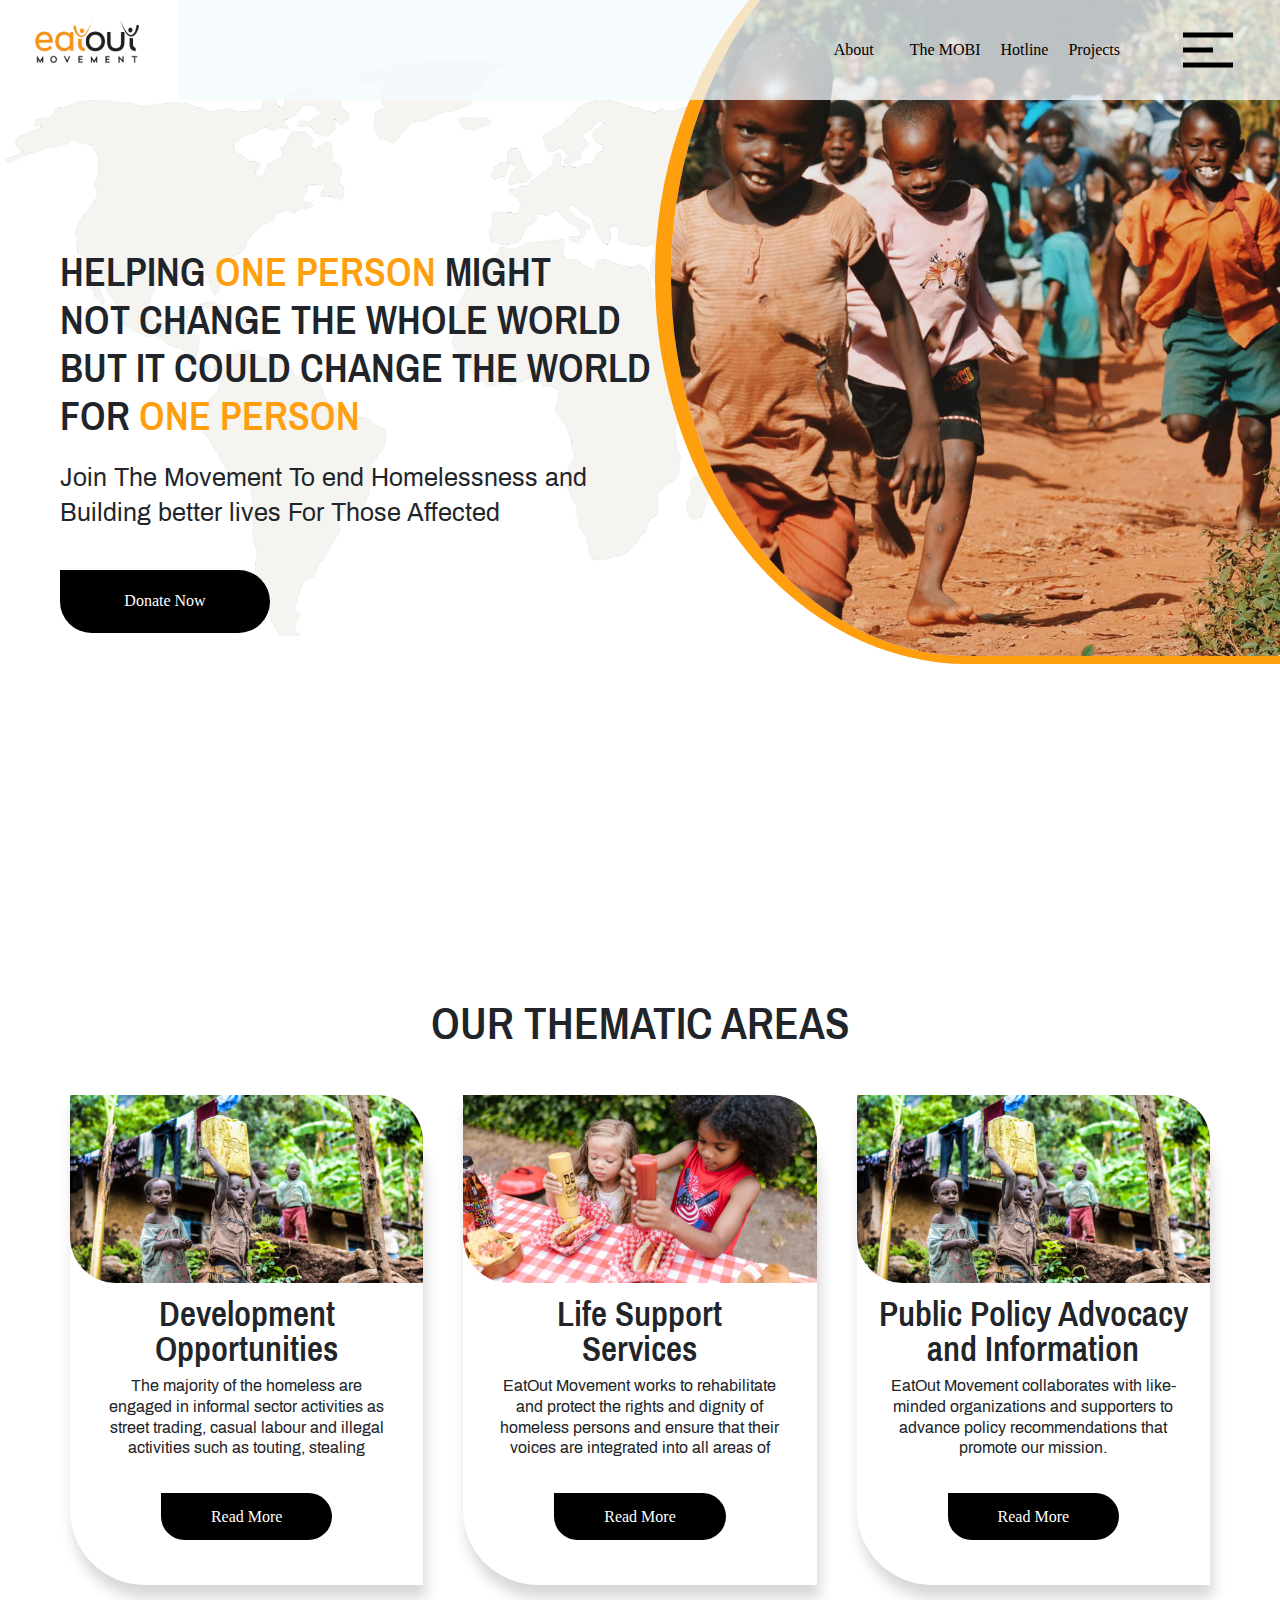
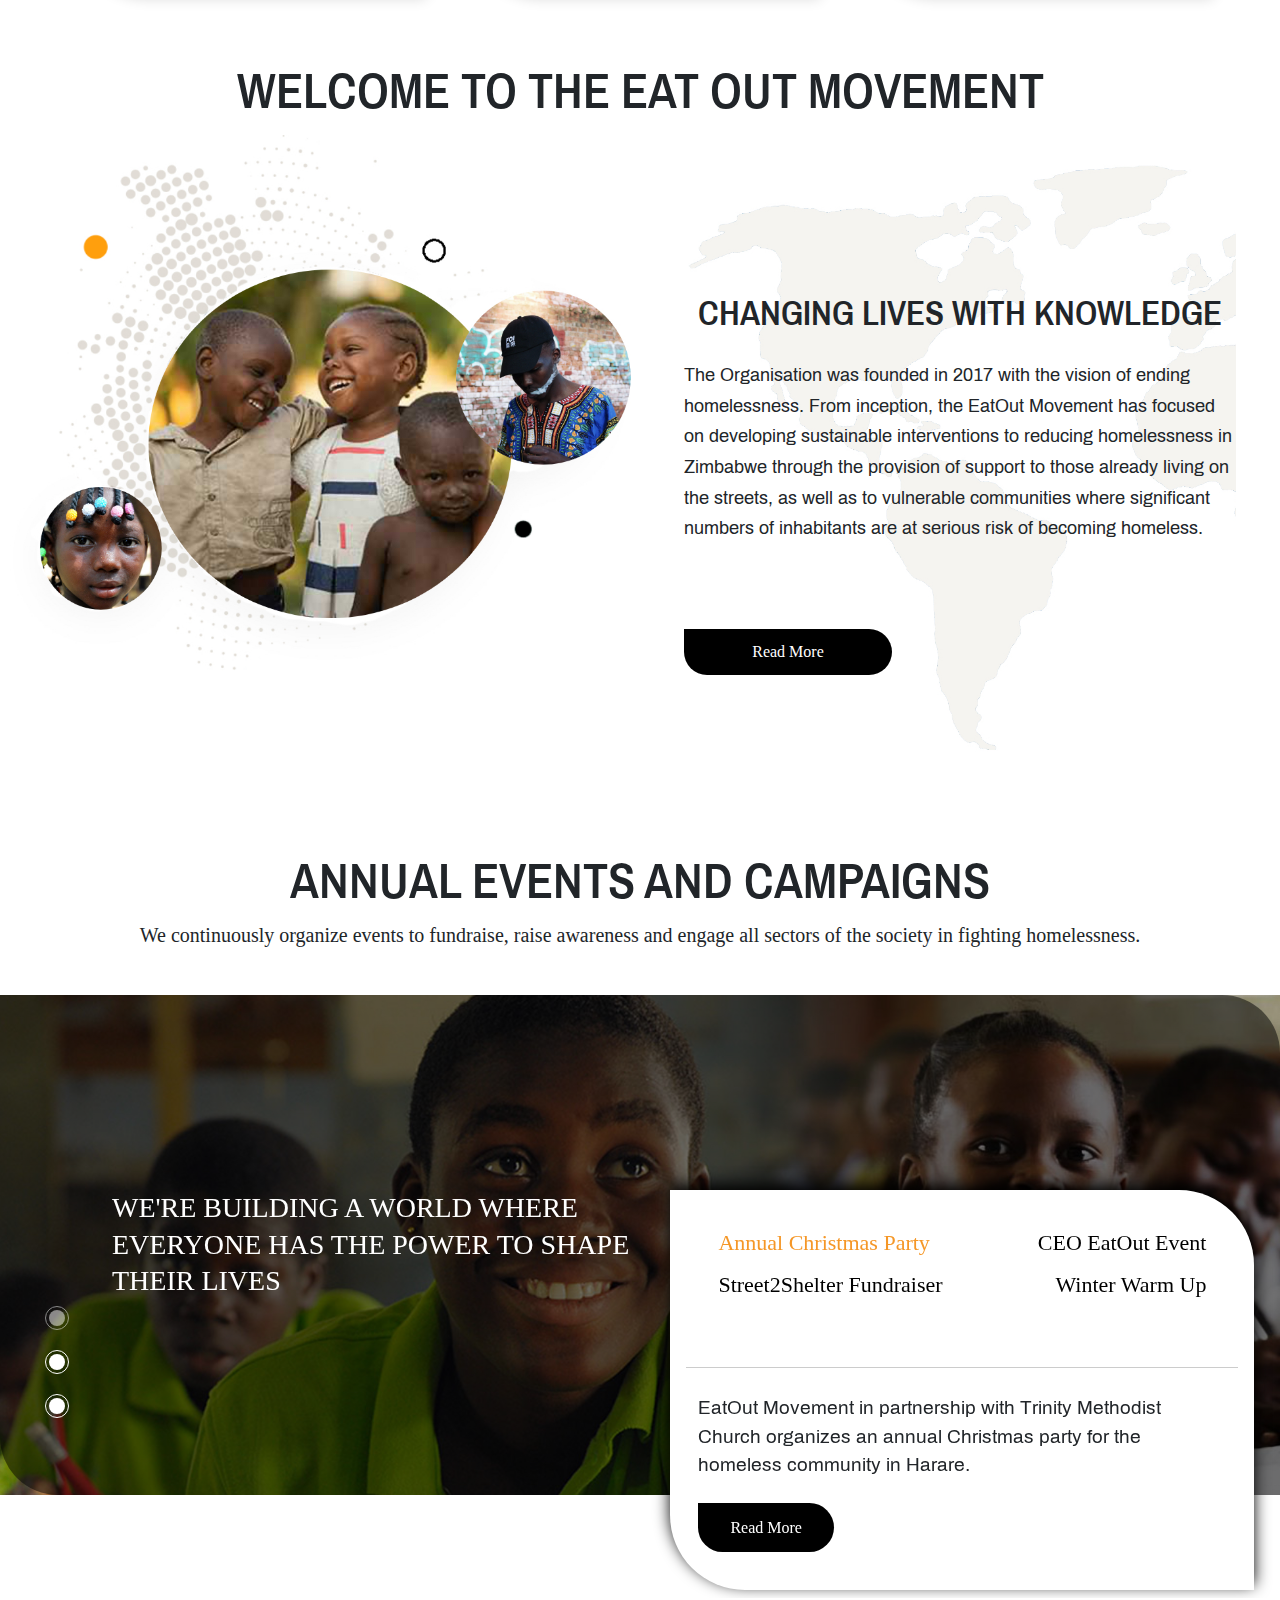
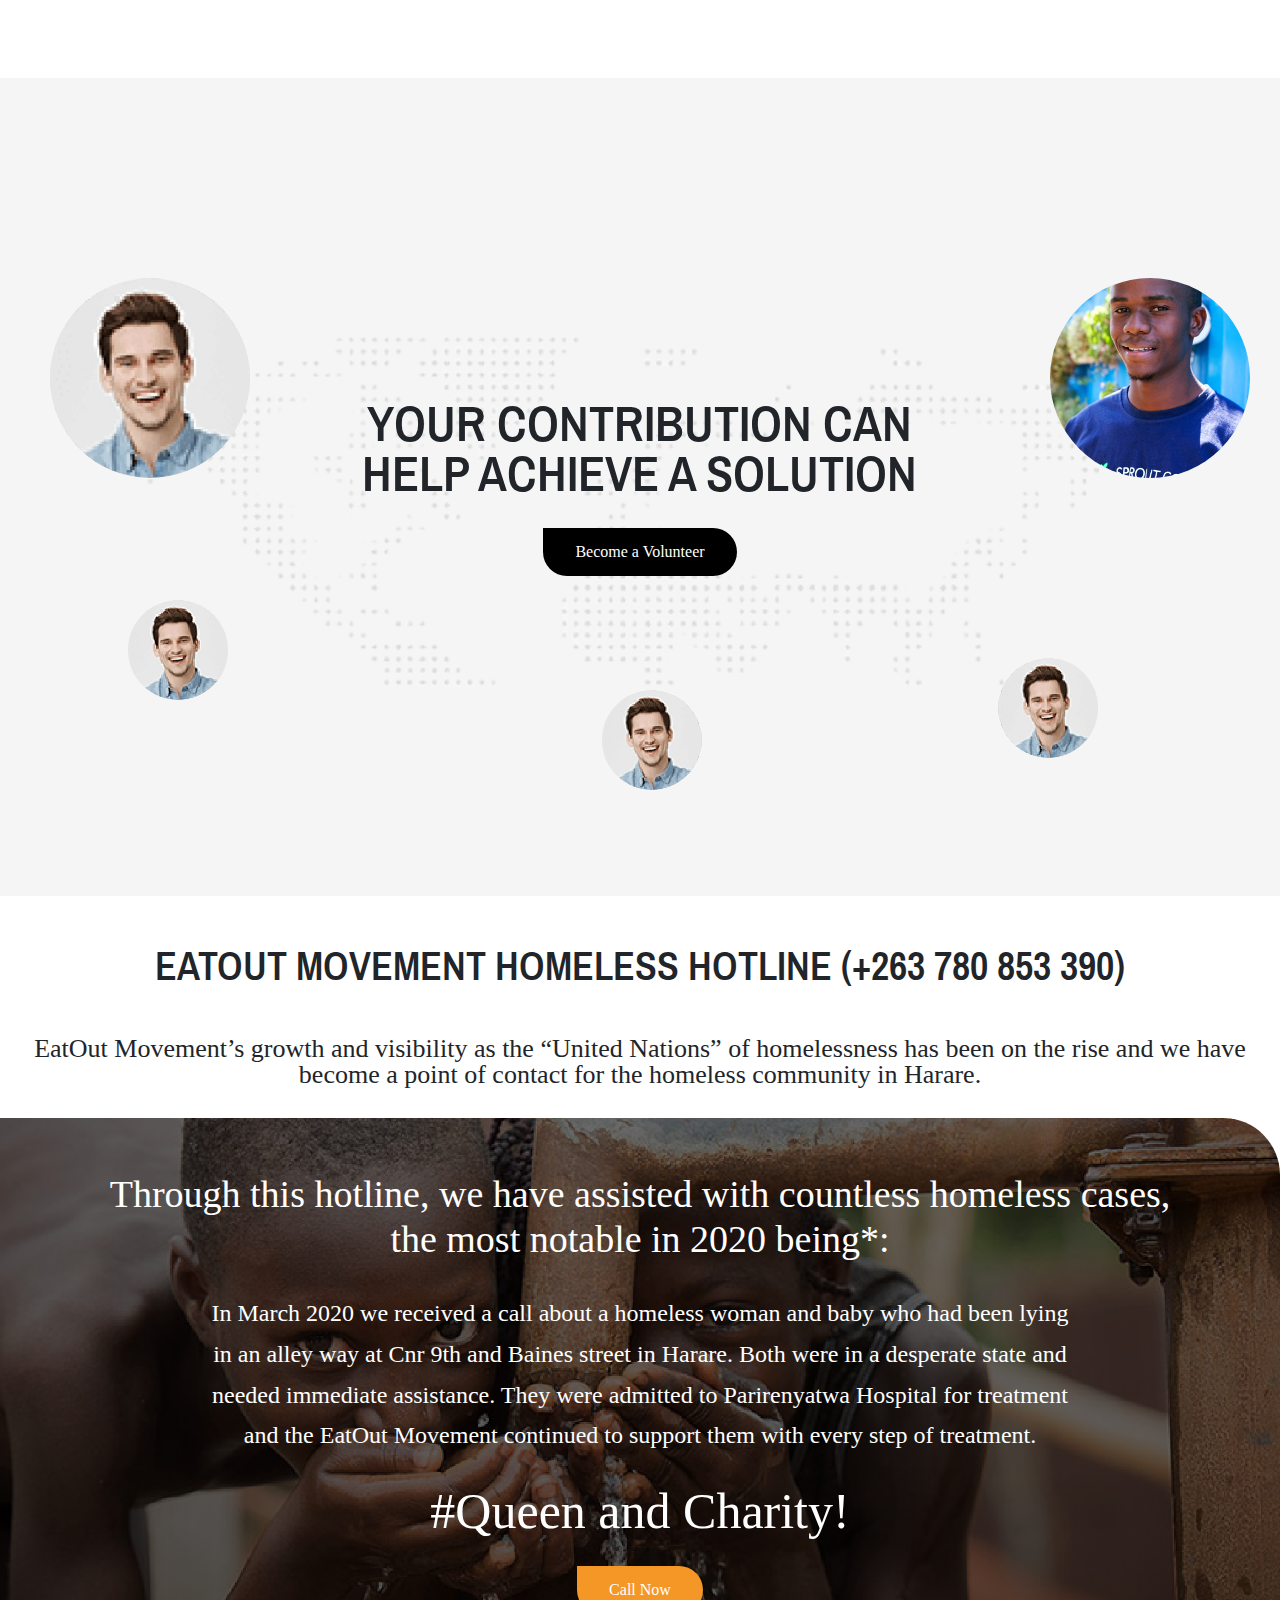
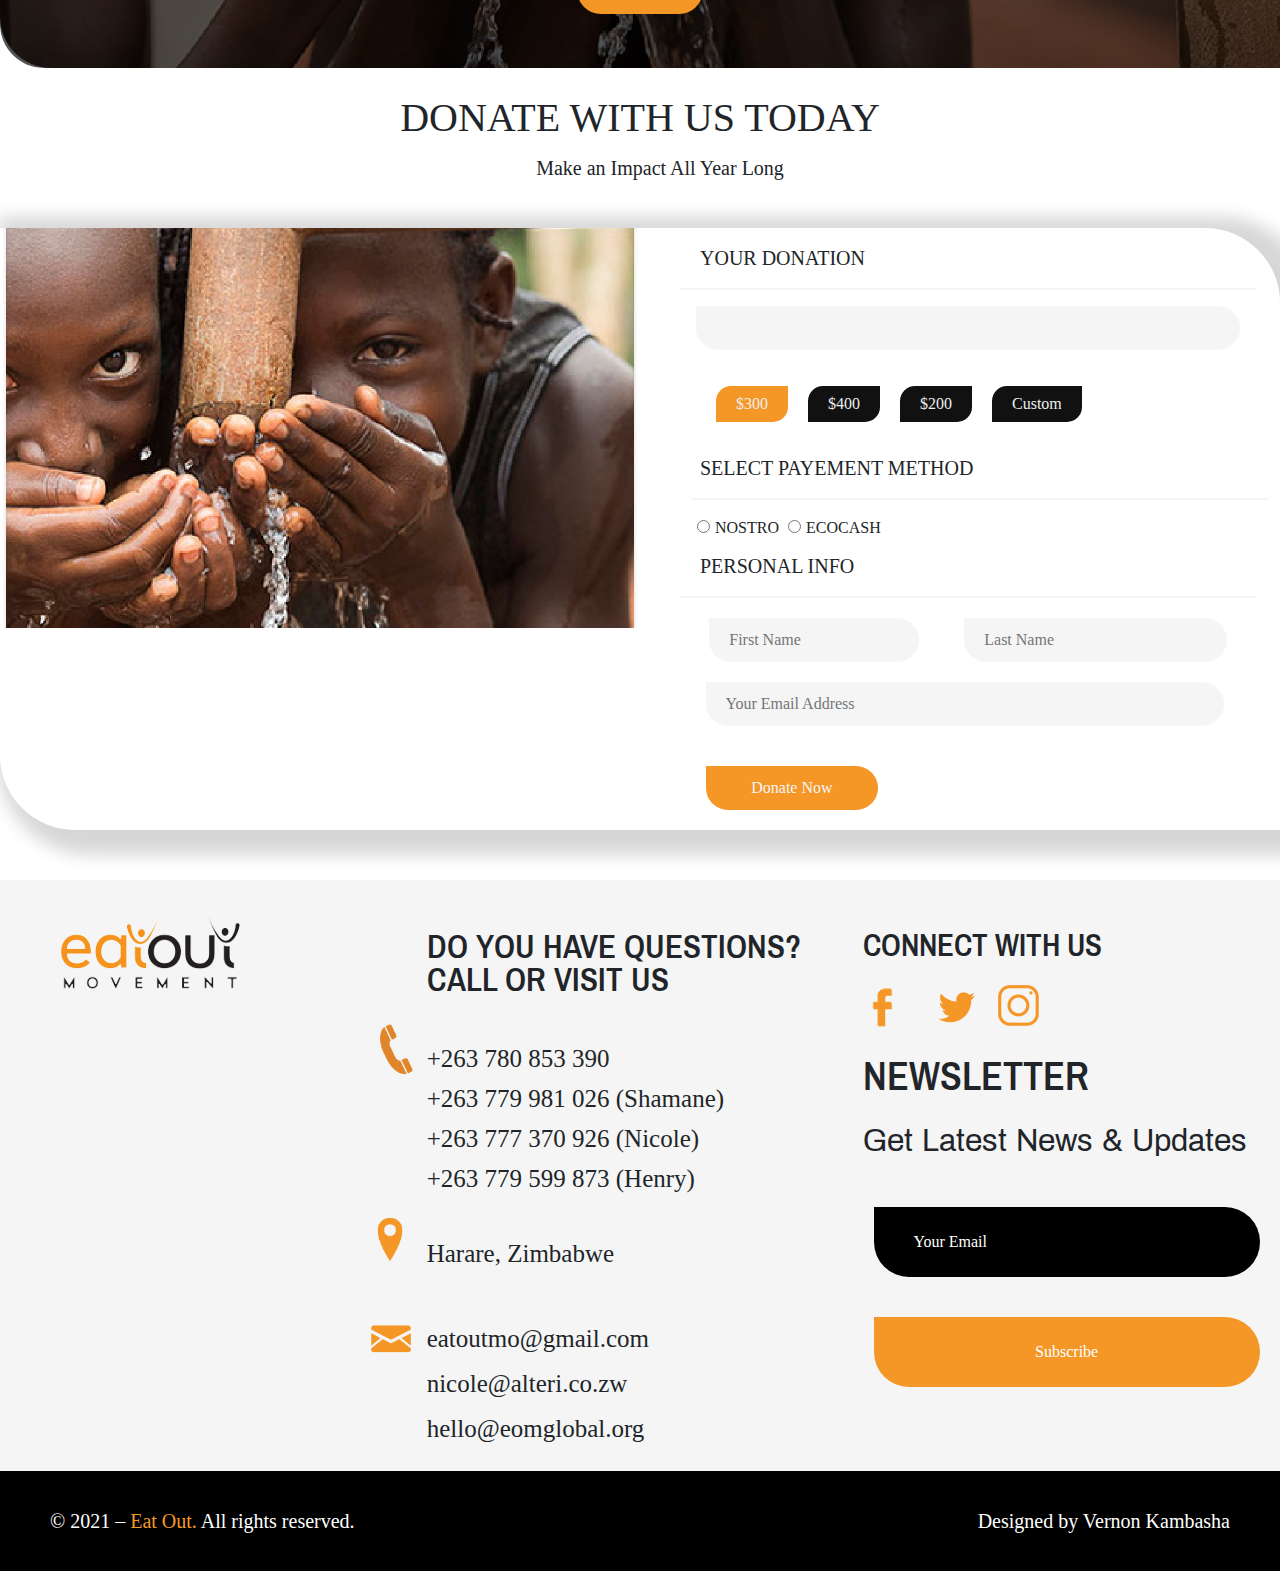
==== commit 80cc3ab1: "commit2" ====
--- a/index.html
+++ b/index.html
@@ -49,7 +49,7 @@
                 <img src="./img/IMG-20210514-WA0071-removebg-preview.png">
                 <ul class="menu">
                     <li><a href="#">Home</a></li>
-                    <li><a href="#">About</a></li>
+                    <li><a href="./who.html">About</a></li>
                     <li><a href="#">Services</a></li>
                     <li><a href="#">Portfolio</a></li>
                     <li><a href="#">Contact</a></li>
--- a/css/style.css
+++ b/css/style.css
@@ -56,7 +56,7 @@
   position: relative;
   z-index: 5;
   top: 5%;
-  right: 5%;
+  right: 10%;
   width: 50px;
   height: 50px;
   cursor: pointer;
@@ -68,15 +68,15 @@
   -webkit-transform: translateY(-50%);
           transform: translateY(-50%);
   height: 5px;
-  width: 90%;
+  width: 60%;
   list-style: none;
-  background: #fff;
+  background: #000;
   -webkit-transition: .9s;
   transition: .9s;
 }
 
 .nav ul.toggle li:nth-of-type(1) {
-  width: 50%;
+  width: 100%;
   top: 20%;
 }
 
@@ -85,8 +85,7 @@
 }
 
 .nav ul.toggle li:nth-of-type(3) {
-  width: 50%;
-  left: 46%;
+  width: 100%;
   top: 80%;
 }
 
@@ -95,11 +94,13 @@
   -webkit-transform: translateY(-50%) rotate(45deg);
           transform: translateY(-50%) rotate(45deg);
   width: 100%;
+  background: #fff;
 }
 
 .nav ul.toggle.active li:nth-of-type(2) {
   left: -100%;
   opacity: 0;
+  background: #fff;
 }
 
 .nav ul.toggle.active li:nth-of-type(3) {
@@ -108,6 +109,7 @@
           transform: translateY(-50%) rotate(-45deg);
   width: 100%;
   left: 7%;
+  background: #fff;
 }
 
 /******Sidebar******/
@@ -261,6 +263,11 @@
   position: absolute;
   height: 100px;
   z-index: 1;
+}
+
+.nav .logo {
+  height: 100px;
+  width: 100px;
 }
 
 .nav .nav-inner {
@@ -1427,6 +1434,9 @@
 }
 
 @media only screen and (max-width: 568px) {
+  .nav .nav-inner .links {
+    display: none;
+  }
   .banner {
     -ms-flex-wrap: wrap;
         flex-wrap: wrap;
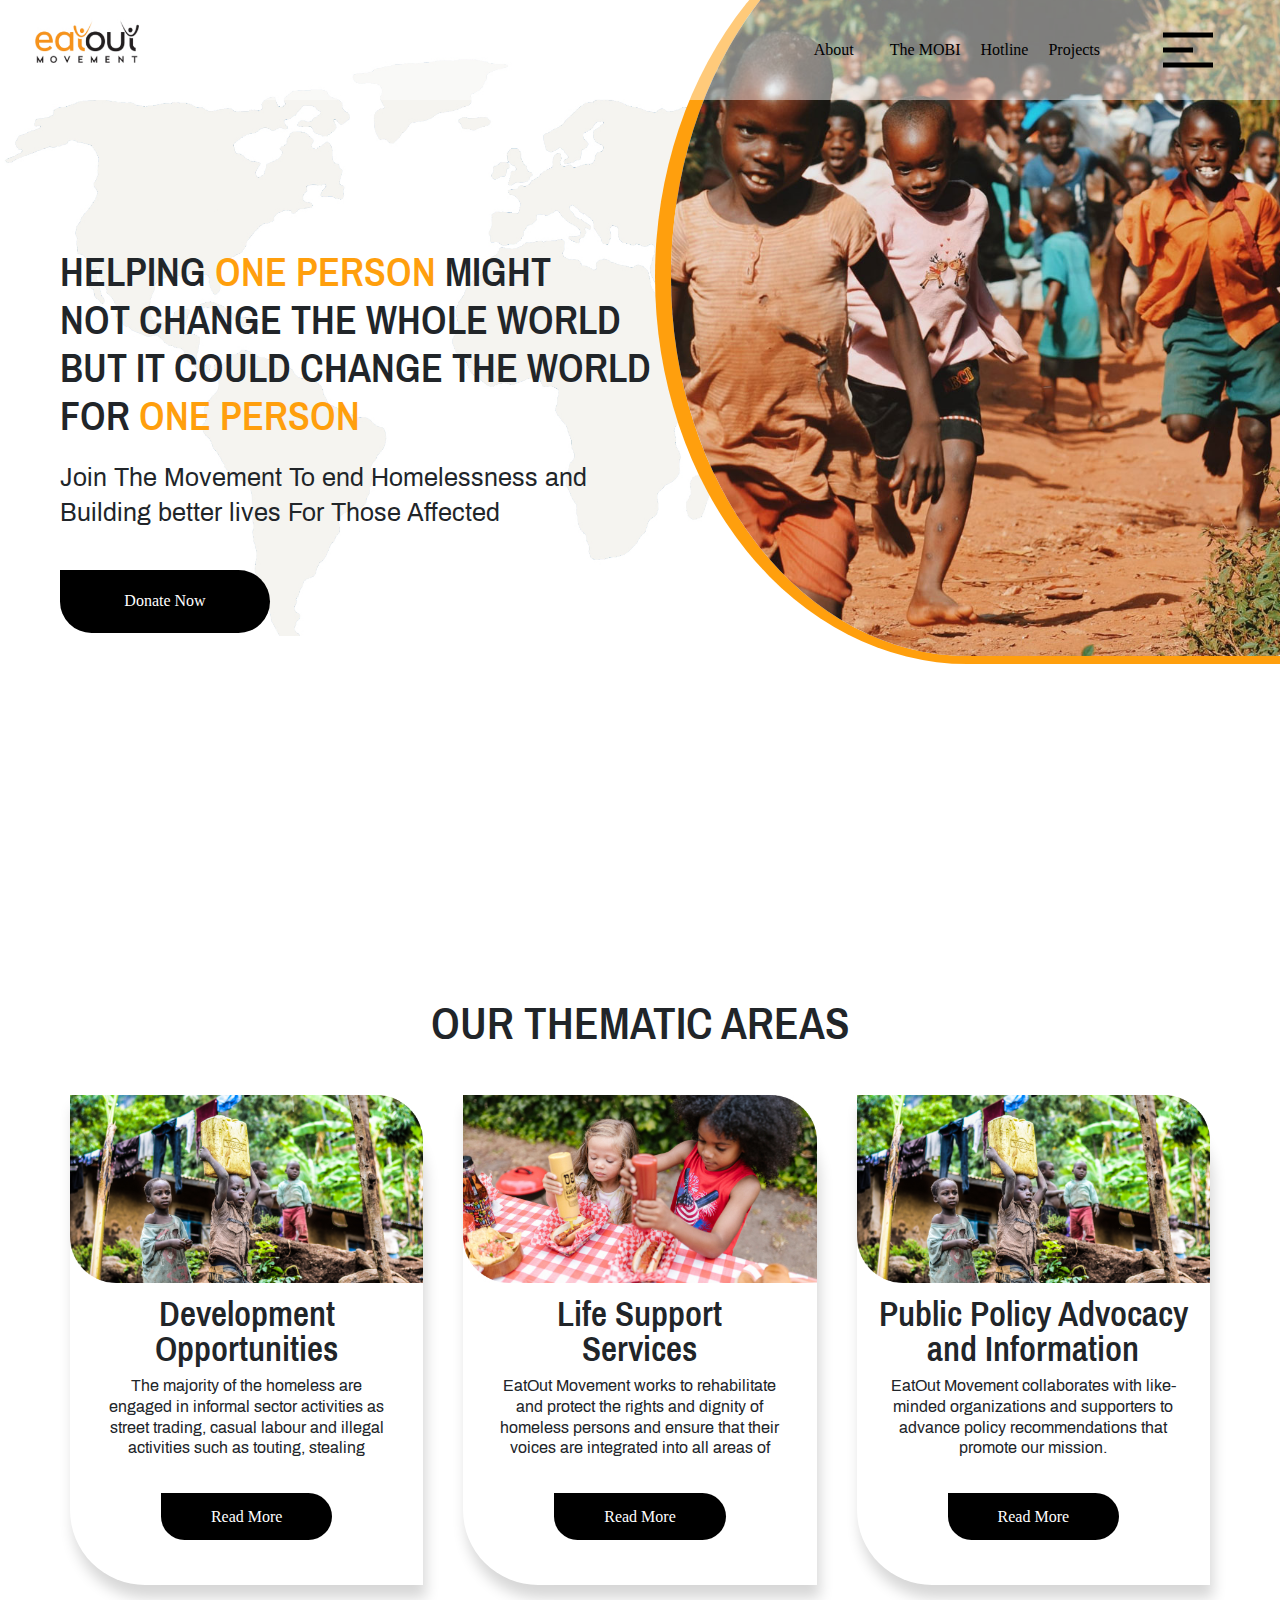
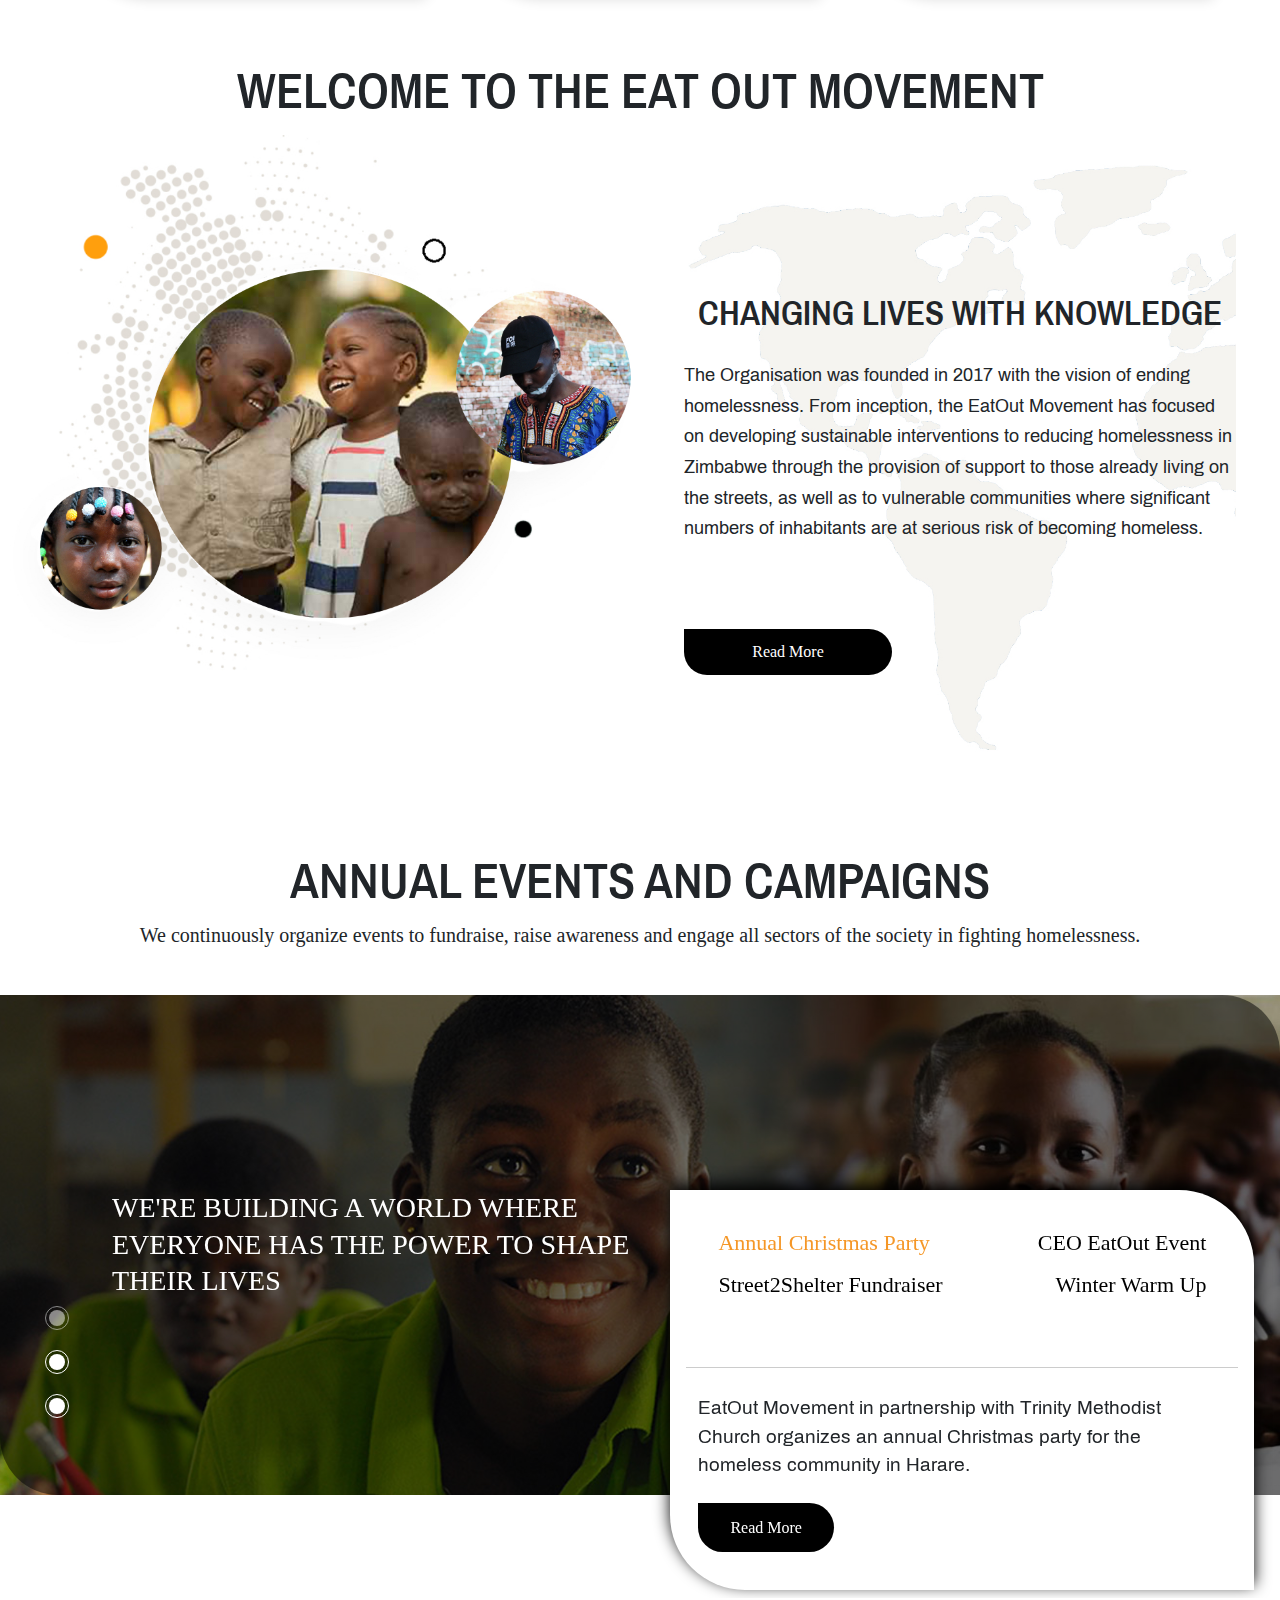
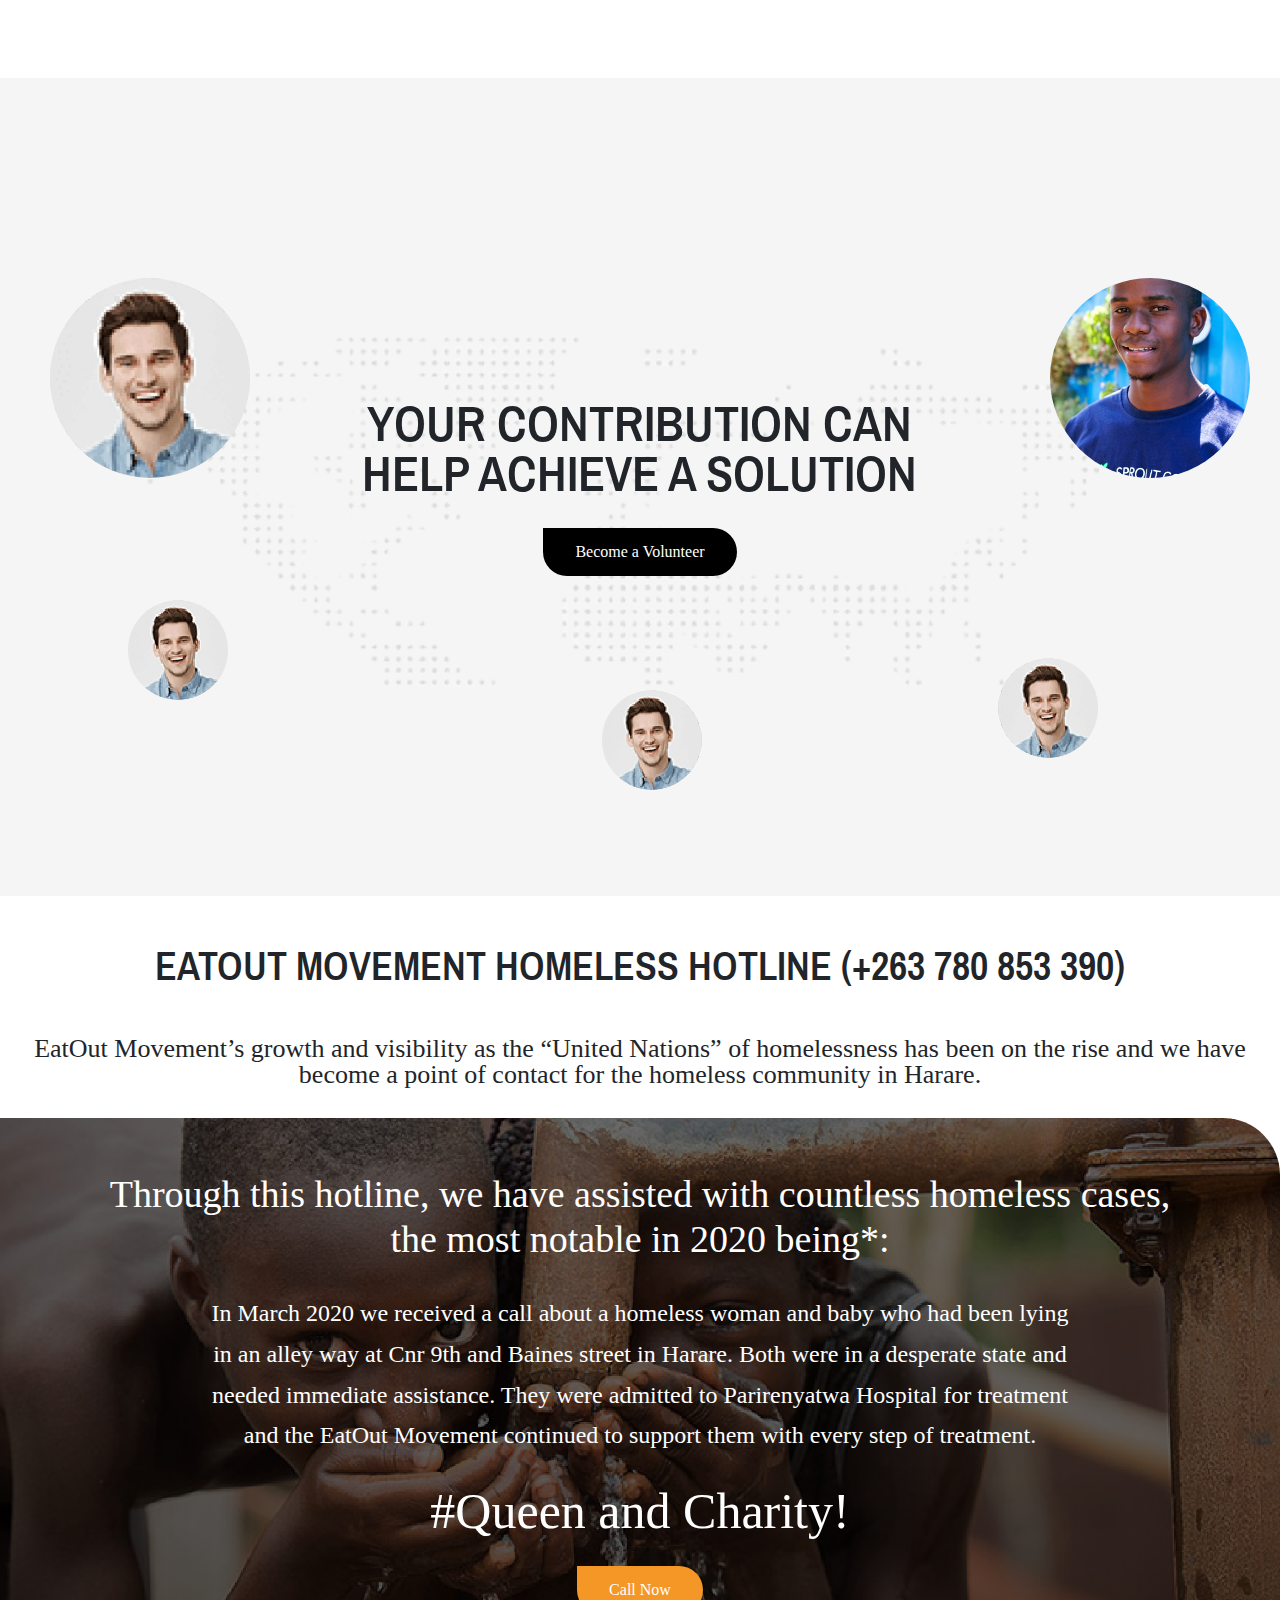
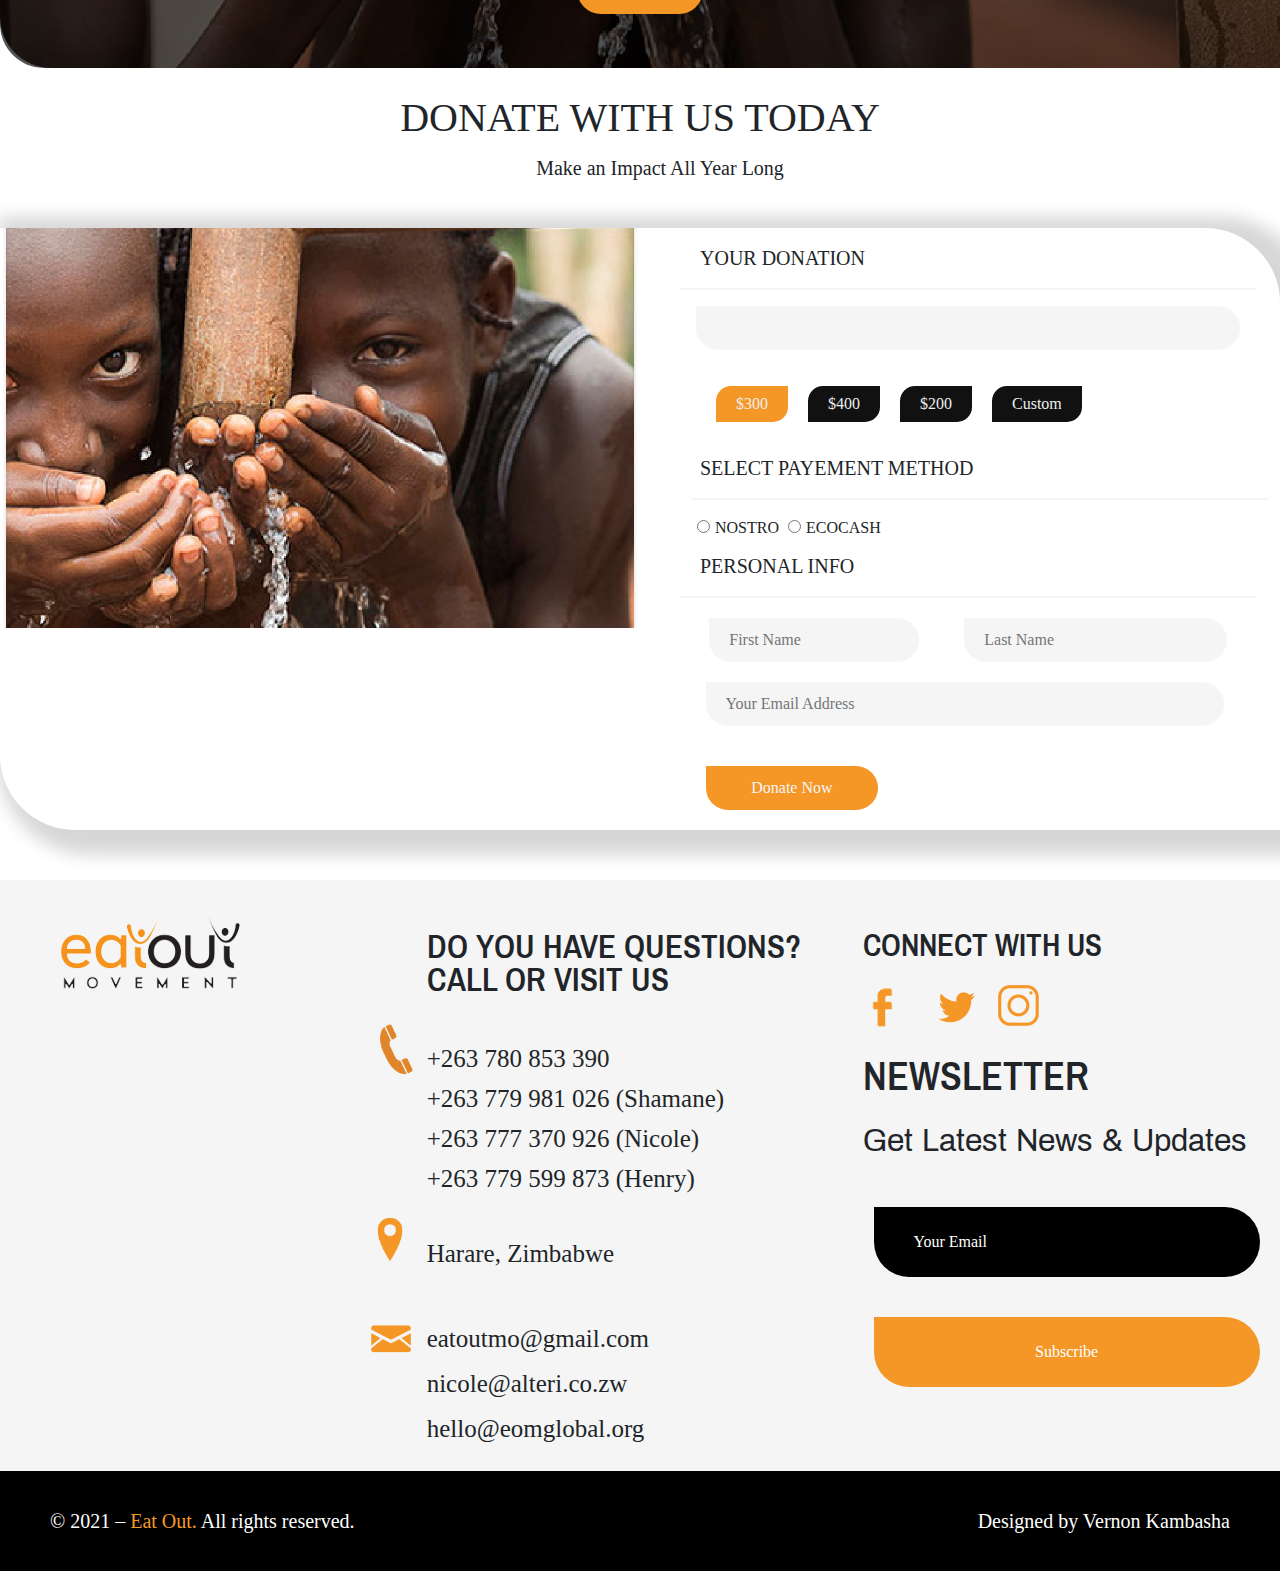
==== commit 8b99b34b: "who" ====
--- a/index.html
+++ b/index.html
@@ -24,9 +24,8 @@
                 <div class="dropdown">
                     <li><a href="./who.html" class="dropbtn">About</a></li>
                     <div class="dropdown-content">
-                      <a href="#">Link 1</a>
-                      <a href="#">Link 2</a>
-                      <a href="#">Link 3</a>
+                        <a href="./who.html">Who we are</a>
+                        <a href="./core values.html">Our Core Values</a>
                     </div>
                    
                   </div>
--- a/css/style.css
+++ b/css/style.css
@@ -259,7 +259,7 @@
       -ms-flex-align: center;
           align-items: center;
   width: 100%;
-  background-color: #f3fafec0;
+  background-color: rgba(255, 255, 255, 0.452);
   position: absolute;
   height: 100px;
   z-index: 1;
@@ -278,6 +278,7 @@
       -ms-flex-pack: justify;
           justify-content: space-between;
   z-index: 1;
+  margin: 20px;
 }
 
 .nav .nav-inner .links {
@@ -1728,6 +1729,7 @@
 @media (max-width: 991.98px) {
   .nav {
     position: unset;
+    background-color: white;
   }
   .banner {
     height: 45vh;
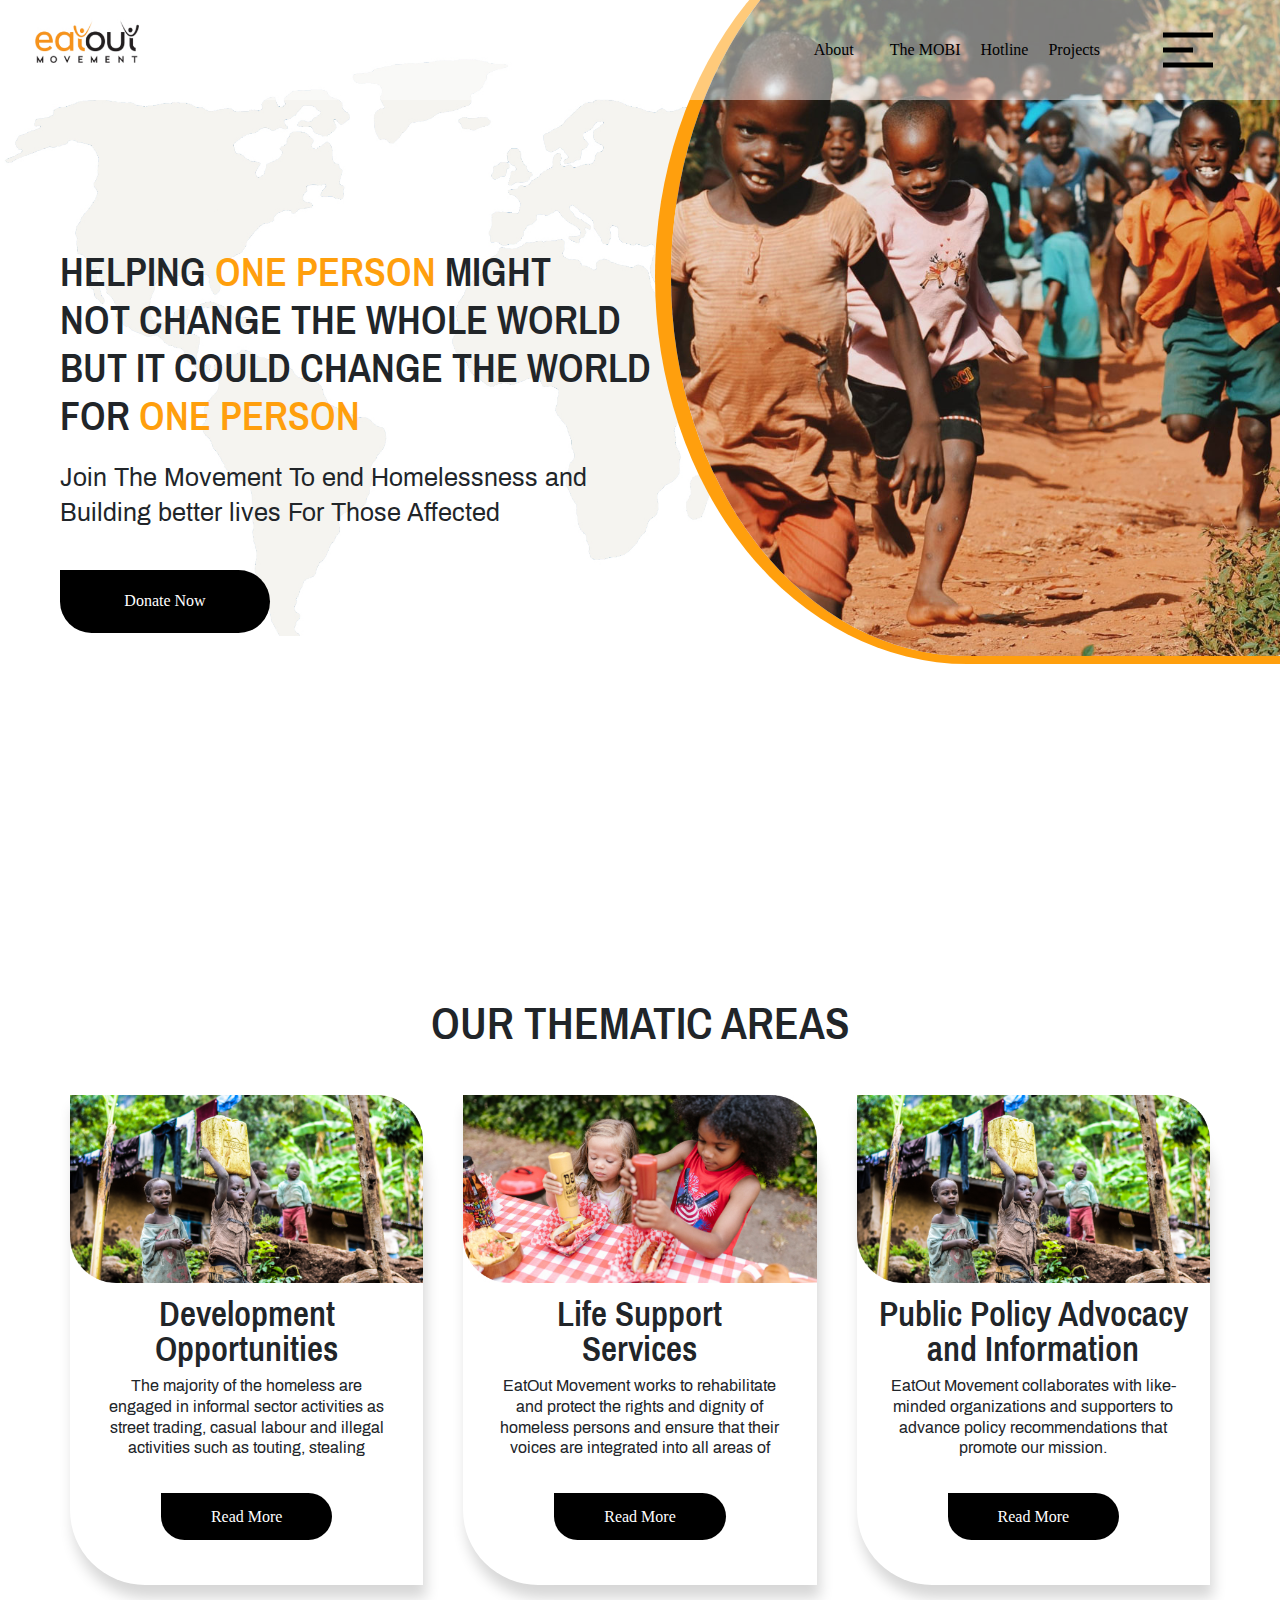
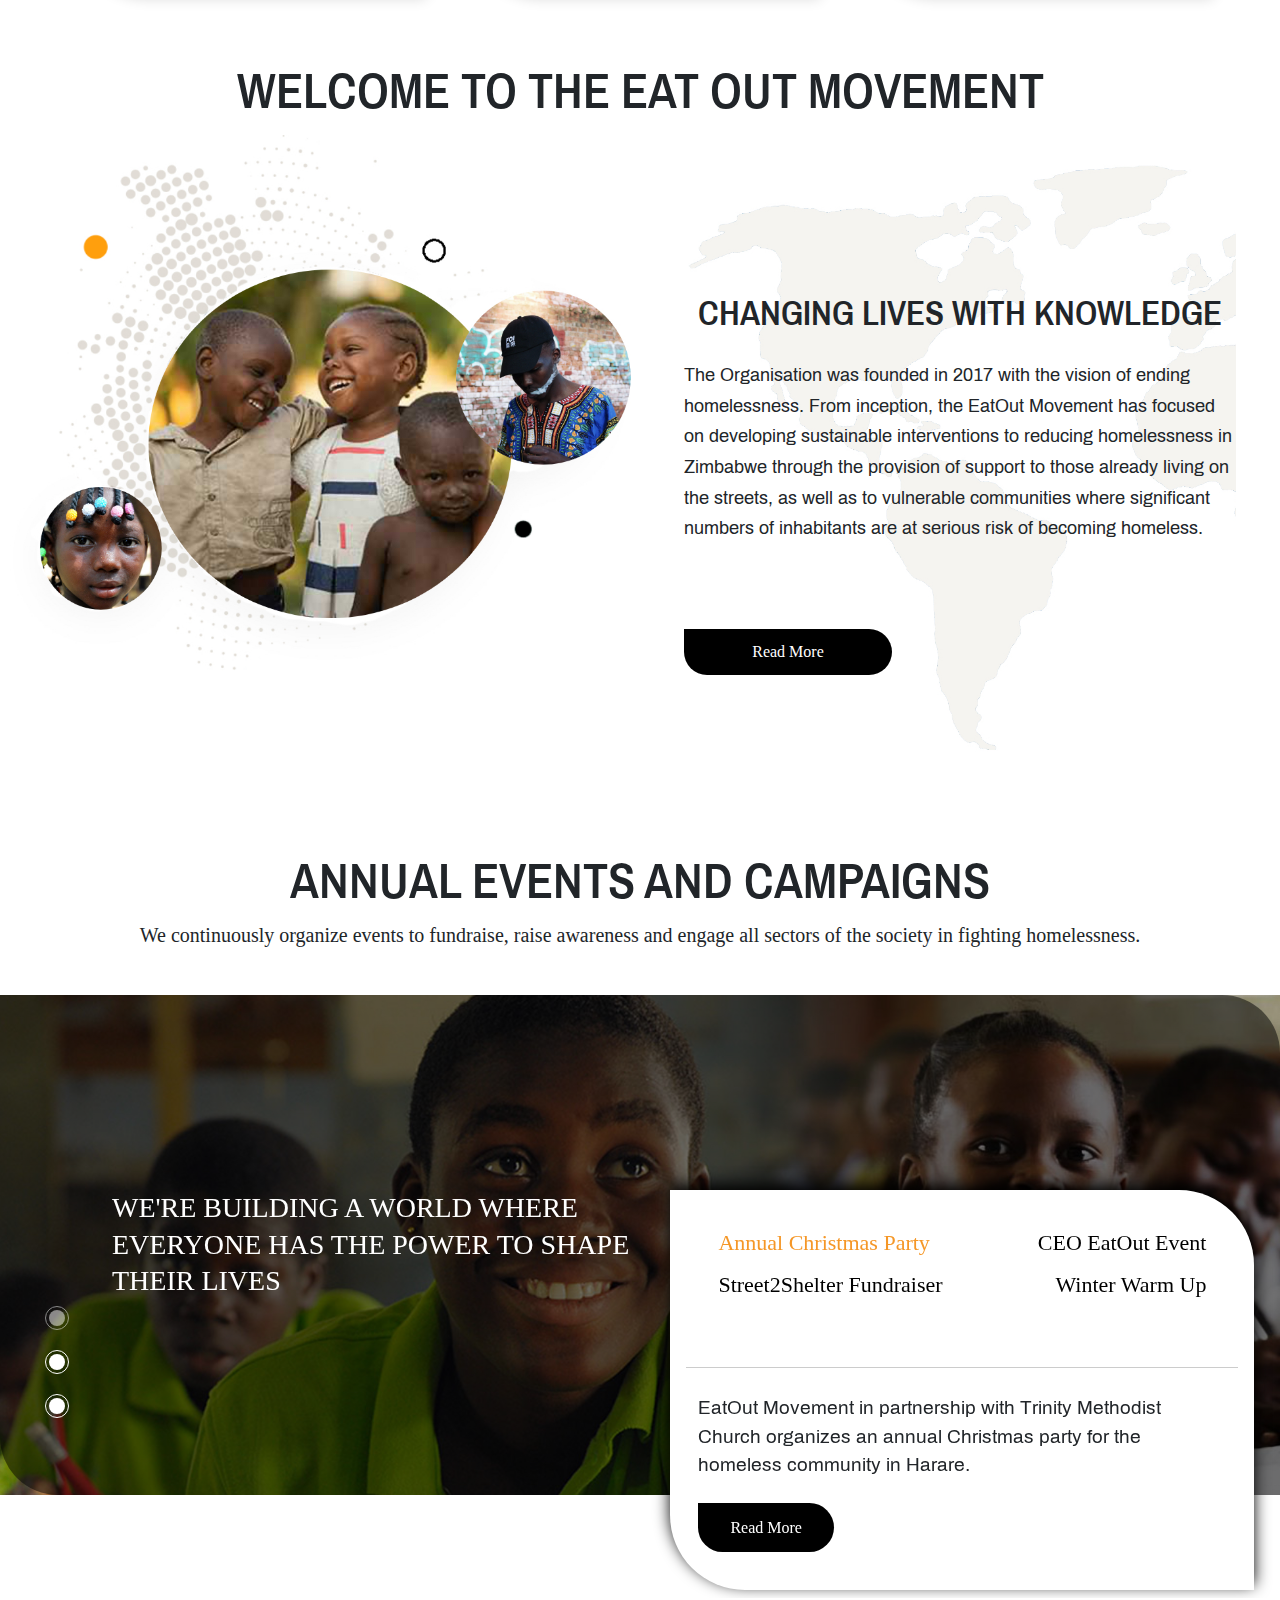
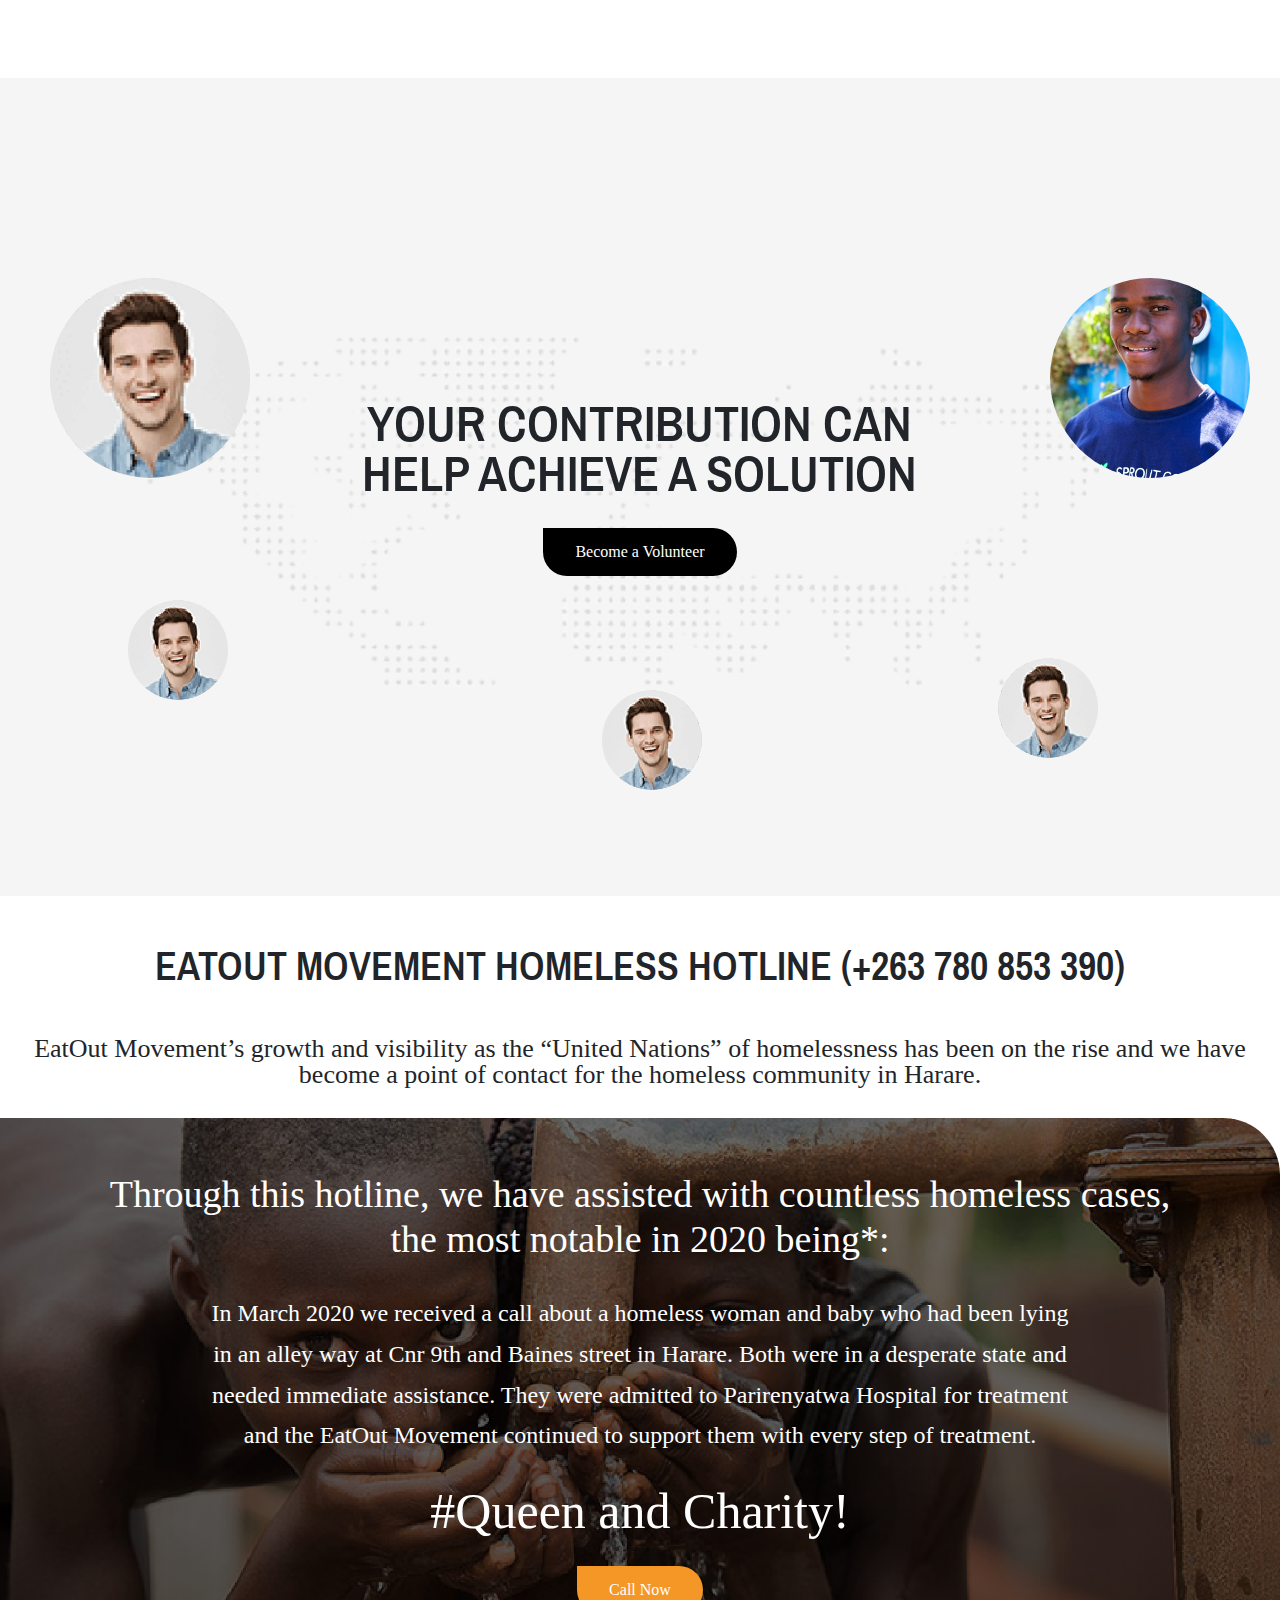
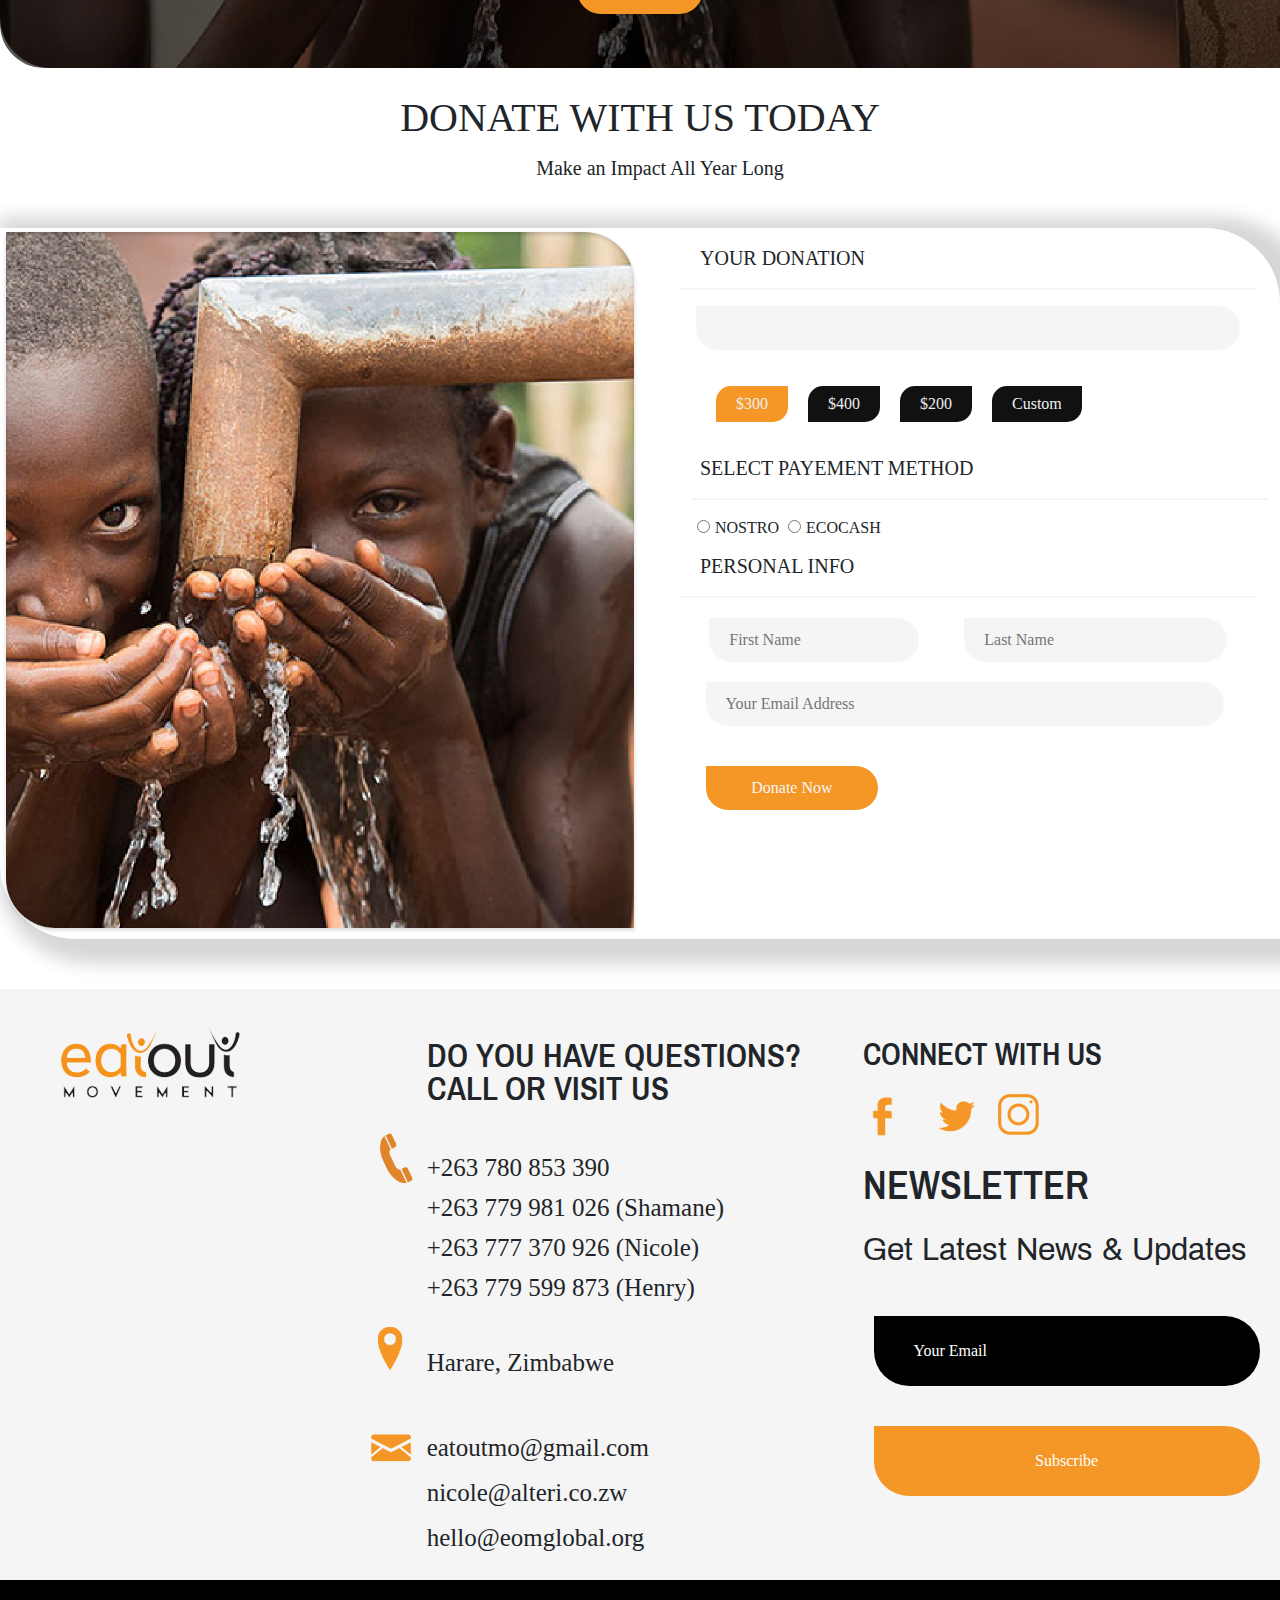
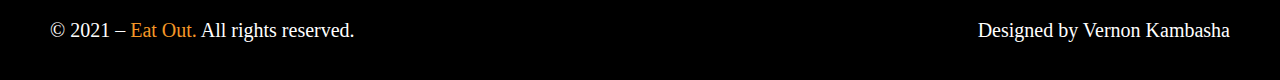
==== commit 19b68ec7: "change" ====
--- a/index.html
+++ b/index.html
@@ -45,11 +45,10 @@
       
 
             <div class="sidebar ">
-                <img src="./img/IMG-20210514-WA0071-removebg-preview.png">
                 <ul class="menu">
                     <li><a href="#">Home</a></li>
                     <li><a href="./who.html">About</a></li>
-                    <li><a href="#">Services</a></li>
+                    <li><a href="./core values.html">Our Core Value</a></li>
                     <li><a href="#">Portfolio</a></li>
                     <li><a href="#">Contact</a></li>
                 </ul>
--- a/css/style.css
+++ b/css/style.css
@@ -1052,10 +1052,13 @@
 }
 
 .donate .donate-inner .d-image img {
-  height: 400px;
+  height: 600px;
   width: 100%;
   -o-object-fit: cover;
      object-fit: cover;
+  min-height: -webkit-fit-content;
+  min-height: -moz-fit-content;
+  min-height: fit-content;
 }
 
 .donate .donate-inner .donate-info {
